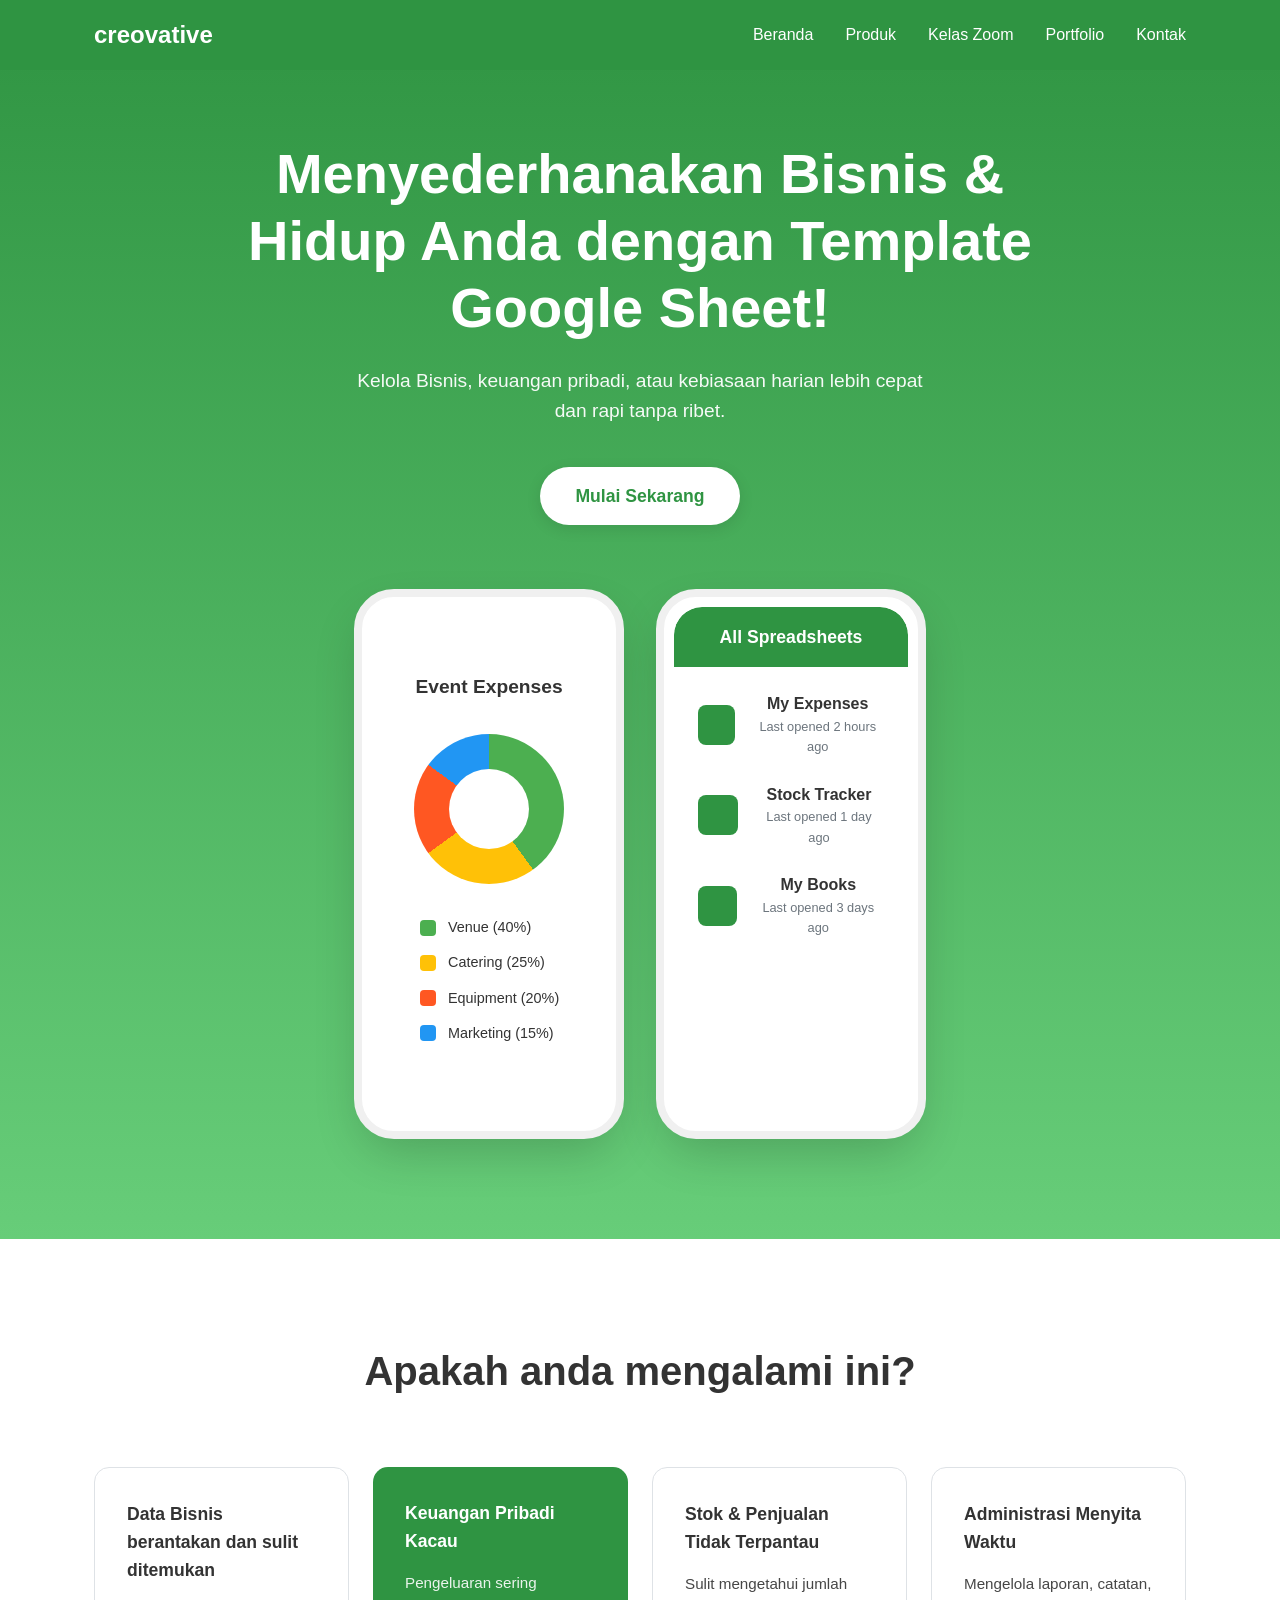
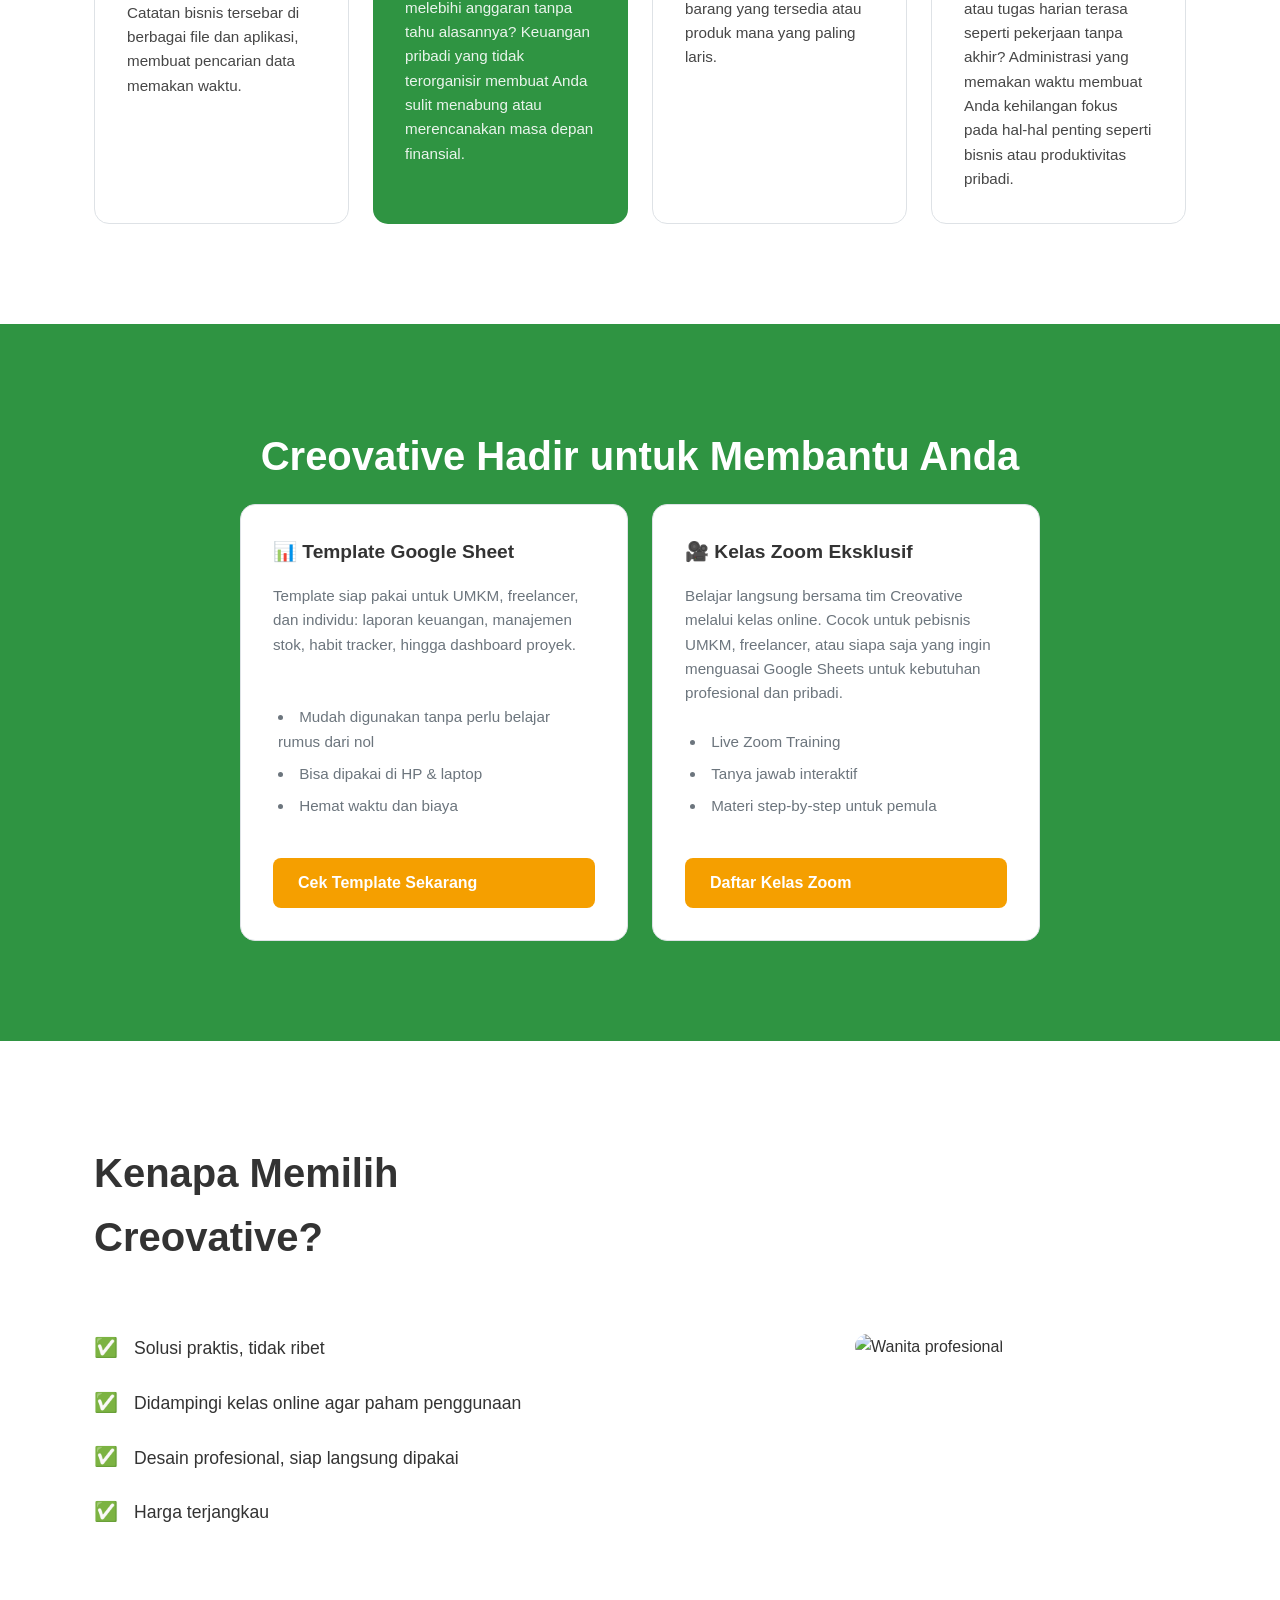
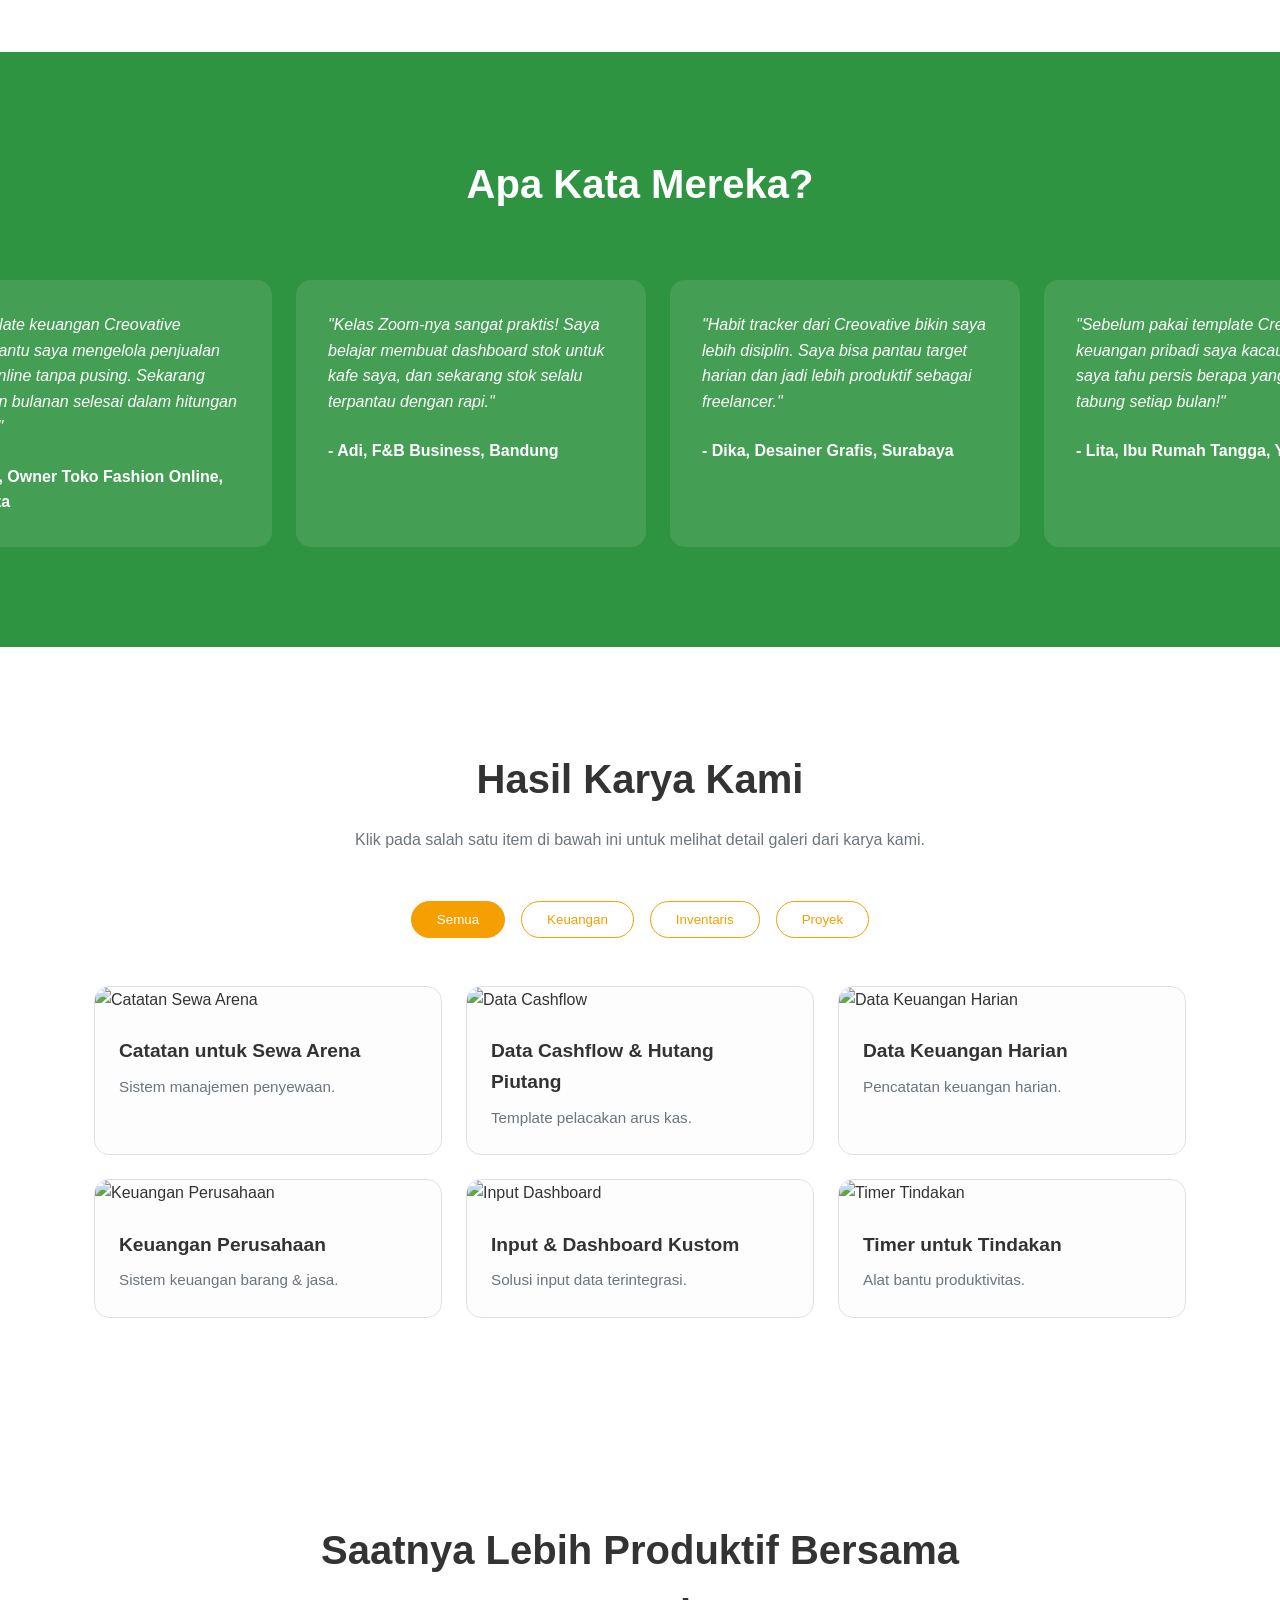
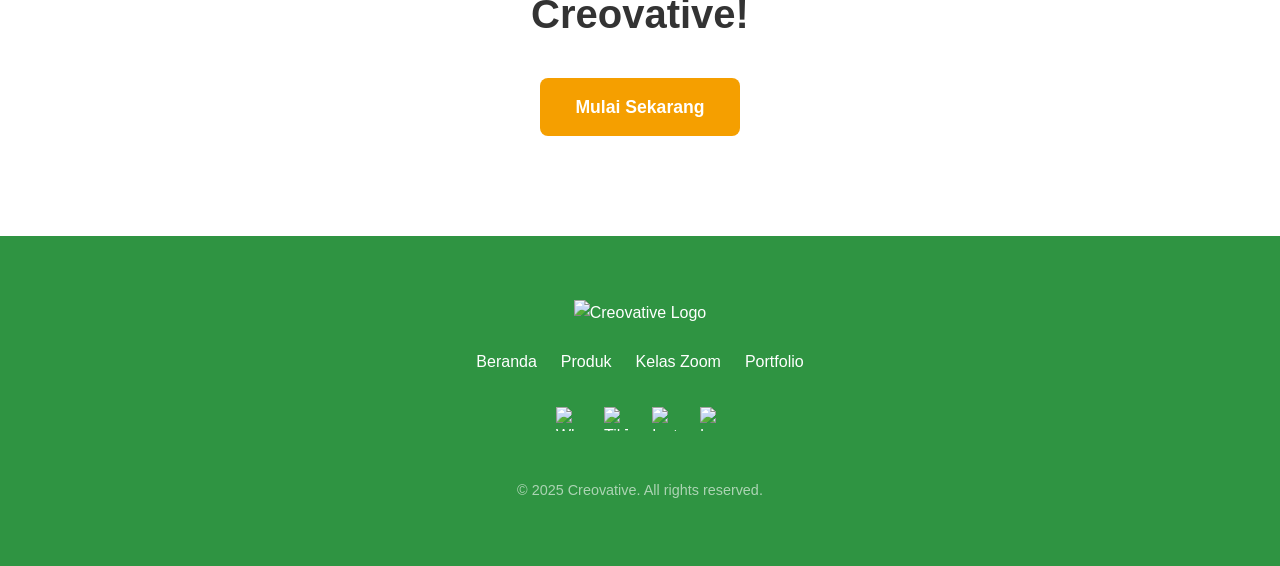
==== index.html @ 4f3e9b24 "Update index.html" ====
<!DOCTYPE html>
<html lang="id">
<head>
    <meta charset="UTF-8">
    <meta name="viewport" content="width=device-width, initial-scale=1.0">
    <title>Creovative - Lebih Produktif Bersama Template Google Sheet & Kelas Zoom</title>
    
    <!-- SEO Meta Tags -->
    <meta name="description" content="Kelola bisnis dengan lebih mudah melalui Template Google Sheet siap pakai dan Kelas Zoom interaktif. Solusi hemat biaya, cepat, dan efisien untuk usaha Anda.">
    <meta name="keywords" content="template google sheet, kelas zoom bisnis, dashboard keuangan, tracking stok, sistem bisnis, UMKM, produktivitas, laporan keuangan otomatis">
    <meta name="author" content="Creovative">
    
    <!-- Favicon & OG Image -->
    <link rel="icon" type="image/webp" href="https://raw.githubusercontent.com/creovative/creovative.github.io/refs/heads/main/img/creovative-logo2.webp">
    <meta property="og:image" content="https://raw.githubusercontent.com/creovative/creovative.github.io/refs/heads/main/img/creovative-logo2.webp">
    <meta name="twitter:image" content="https://raw.githubusercontent.com/creovative/creovative.github.io/refs/heads/main/img/creovative-logo2.webp">

    <style>
        :root {
            --green-dark: #2f9442;
            --orange-accent: #f59f00;
            --text-dark: #333;
            --text-light: #6c757d;
            --border-color: #dee2e6;
            --white: #fff;
        }

        @keyframes spin { from { transform: rotate(0deg); } to { transform: rotate(360deg); } }
        @keyframes modalFadeIn { from { opacity: 0; } to { opacity: 1; } }
        @keyframes modalContentSlideIn { from { transform: translateY(-30px); opacity: 0; } to { transform: translateY(0); opacity: 1; } }

        * { margin: 0; padding: 0; box-sizing: border-box; }
        html { scroll-behavior: smooth; }
        body { font-family: -apple-system, BlinkMacSystemFont, "Segoe UI", Roboto, "Helvetica Neue", Arial, sans-serif; line-height: 1.6; color: var(--text-dark); background-color: var(--white); overflow-x: hidden; }
        body.modal-open { overflow: hidden; }
        .container { max-width: 1140px; margin: 0 auto; padding: 0 1.5rem; }
        section { padding: 100px 0; }
        h2 { font-size: clamp(2rem, 5vw, 2.5rem); font-weight: 700; text-align: center; margin-bottom: 4rem; }

        /* --- HEADER --- */
        header { background: var(--green-dark); color: var(--white); padding: 1rem 0; position: fixed; width: 100%; top: 0; z-index: 1000; transition: box-shadow 0.3s ease; }
        header.scrolled { box-shadow: 0 2px 10px rgba(0,0,0,0.1); }
        nav { display: flex; justify-content: space-between; align-items: center; }
        .brand { font-size: 1.5rem; font-weight: 700; }
        .nav-links { display: flex; list-style: none; gap: 2rem; }
        .nav-links a { color: var(--white); text-decoration: none; font-weight: 500; transition: opacity 0.3s; }
        .nav-links a:hover { opacity: 0.8; }
        .menu-toggle { display: none; background: none; border: none; color: var(--white); font-size: 1.75rem; cursor: pointer; }

        /* --- HERO SECTION --- */
        .hero { background: linear-gradient(180deg, #2f9442 0%, #67cd79 100%); color: var(--white); text-align: center; padding: 140px 0 100px; min-height: 100vh; display: flex; align-items: center; justify-content: center; }
        .hero-content h1 { font-size: clamp(2.5rem, 6vw, 3.5rem); font-weight: 700; line-height: 1.2; margin-bottom: 1.5rem; max-width: 800px; margin-left: auto; margin-right: auto; }
        .hero-content p { font-size: 1.2rem; margin-bottom: 2.5rem; opacity: 0.95; max-width: 600px; margin-left: auto; margin-right: auto; }
        .hero .cta-button { background: var(--white); color: var(--green-dark); padding: 15px 35px; border-radius: 50px; font-size: 1.1rem; font-weight: 600; text-decoration: none; display: inline-block; box-shadow: 0 4px 15px rgba(0,0,0,0.1); transition: all 0.3s ease; }
        .hero .cta-button:hover { transform: translateY(-3px); box-shadow: 0 8px 25px rgba(0,0,0,0.2); }
        .phone-mockups { display: flex; gap: 2rem; margin-top: 4rem; justify-content: center; }
        .phone { width: 270px; height: 550px; background-color: var(--white); border: 8px solid #f0f0f0; border-radius: 40px; box-shadow: 0 20px 50px -10px rgba(0,0,0,0.2); flex-shrink: 0; padding: 10px; }
        .phone-screen { width: 100%; height: 100%; background: var(--white); border-radius: 28px; overflow: hidden; }
        .phone-screen.chart-screen { padding: 2rem; display: flex; flex-direction: column; align-items: center; justify-content: center; text-align: center; }
        .chart-title { font-size: 1.2rem; font-weight: 600; margin-bottom: 2rem; color: var(--text-dark); }
        .donut-chart { width: 150px; height: 150px; border-radius: 50%; background: conic-gradient(#4CAF50 0 144deg, #FFC107 144deg 234deg, #FF5722 234deg 306deg, #2196F3 306deg 360deg); position: relative; animation: spin 15s linear infinite; }
        .donut-chart::before { content: ''; position: absolute; top: 50%; left: 50%; transform: translate(-50%, -50%); width: 80px; height: 80px; background: var(--white); border-radius: 50%; }
        .legend { list-style: none; margin-top: 2rem; width: 100%; text-align: left; padding-left: 1rem; }
        .legend-item { display: flex; align-items: center; margin-bottom: 0.75rem; font-size: 0.9rem; color: var(--text-dark); }
        .legend-color { width: 16px; height: 16px; border-radius: 4px; margin-right: 12px; }
        .phone-screen.app-screen { padding: 0; }
        .app-header { background-color: var(--green-dark); color: var(--white); padding: 1rem 1.5rem; border-radius: 28px 28px 0 0; font-size: 1.1rem; font-weight: 600; text-align: center; }
        .app-content { padding: 1.5rem; }
        .app-item { display: flex; align-items: center; margin-bottom: 1.5rem; }
        .app-icon { width: 40px; height: 40px; background-color: var(--green-dark); border-radius: 8px; margin-right: 1rem; }
        .app-text div:first-child { font-weight: 600; color: var(--text-dark); }
        .app-text div:last-child { font-size: 0.8rem; color: var(--text-light); }
        
        /* --- FEATURES & SOLUTIONS (KONTEN) --- */
        .features { background-color: var(--white); }
        .features-grid { display: grid; grid-template-columns: repeat(4, 1fr); gap: 1.5rem; }
        .feature-card { background: var(--white); padding: 2rem; border-radius: 15px; border: 1px solid var(--border-color); transition: all 0.3s ease; }
        .feature-card:hover { transform: translateY(-5px); box-shadow: 0 10px 25px rgba(0,0,0,0.07); }
        .feature-card.featured { background: var(--green-dark); color: var(--white); border: none; }
        .feature-card h3 { font-size: 1.1rem; margin-bottom: 1rem; font-weight: 600; }
        .feature-card p { font-size: 0.95rem; opacity: 0.9; line-height: 1.6; }
        .solutions { background-color: var(--green-dark); }
        .solutions-content { max-width: 800px; margin: 0 auto; text-align: center; }
        .solutions-content h2 { color: var(--white); margin-bottom: 1rem; }
        .solutions-content p.intro { color: rgba(255, 255, 255, 0.9); font-size: 1.1rem; margin-bottom: 2.5rem; }
        .solution-cards { display: grid; grid-template-columns: 1fr 1fr; gap: 1.5rem; text-align: left; }
        .solution-card { background: var(--white); padding: 2rem; border-radius: 15px; border: 1px solid var(--border-color); transition: all 0.3s ease; display: flex; flex-direction: column; }
        .solution-card:hover { transform: translateY(-5px); box-shadow: 0 10px 25px rgba(0,0,0,0.07); }
        .solution-card h3 { font-size: 1.2rem; margin-bottom: 1rem; font-weight: 600; }
        .solution-card p { font-size: 0.95rem; color: var(--text-light); margin-bottom: 1.5rem; flex-grow: 1; }
        .solution-card ul { list-style-position: inside; padding-left: 5px; margin-bottom: 2rem; }
        .solution-card li { font-size: 0.95rem; color: var(--text-light); margin-bottom: 0.5rem; }
        .btn-orange { background: var(--orange-accent); color: var(--white); padding: 12px 25px; border: none; border-radius: 8px; font-size: 1rem; font-weight: 600; cursor: pointer; text-decoration: none; transition: all 0.3s ease; display: inline-block; }
        .btn-orange:hover { opacity: 0.9; transform: translateY(-2px); }

        /* --- WHY CHOOSE & TESTIMONIALS --- */
        .why-choose { background-color: var(--white); }
        .why-choose .container { display: flex; align-items: center; gap: 4rem; }
        .why-choose-content { flex: 1; }
        .why-choose-content h2 { text-align: left; }
        .benefits-list { list-style: none; }
        .benefits-list li { display: flex; align-items: center; margin-bottom: 1.5rem; font-size: 1.1rem; }
        .check-icon { margin-right: 1rem; font-size: 1.2rem; color: var(--green-dark); }
        .why-choose-image { flex: 1; text-align: center; }
        .why-choose-image img { max-width: 100%; height: auto; border-radius: 15px; }
        .testimonials { background: var(--green-dark); color: var(--white); padding: 100px 0; overflow: hidden; }
        .slider-container { cursor: grab; overflow: hidden; position: relative; width: 100%; user-select: none; }
        .slider-container.active { cursor: grabbing; }
        .slider-track { display: flex; gap: 1.5rem; }
        .testimonial-card { background: rgba(255, 255, 255, 0.1); padding: 2rem; border-radius: 15px; text-align: left; flex-shrink: 0; width: 350px; }
        .testimonial-card p { font-size: 1rem; margin-bottom: 1.5rem; font-style: italic; }
        .testimonial-card .author { font-weight: 600; }

        /* --- PORTFOLIO & MODAL --- */
        .portfolio { background-color: var(--white); }
        .portfolio h2 { margin-bottom: 1rem; }
        .portfolio .subtitle { max-width: 600px; margin: 0 auto 3rem; color: var(--text-light); text-align: center; }
        .portfolio-categories { display: flex; justify-content: center; gap: 1rem; margin-bottom: 3rem; flex-wrap: wrap; }
        .category-btn { background: var(--white); color: var(--orange-accent); border: 1px solid var(--orange-accent); padding: 10px 25px; border-radius: 50px; cursor: pointer; font-weight: 500; transition: all 0.3s ease; flex-shrink: 0; }
        .category-btn.active, .category-btn:hover { background: var(--orange-accent); color: var(--white); }
        .portfolio-grid { display: grid; grid-template-columns: repeat(3, 1fr); gap: 1.5rem; }
        .portfolio-item { border-radius: 15px; overflow: hidden; border: 1px solid var(--border-color); background: #fdfdfd; text-align: left; transition: all 0.4s ease; cursor: pointer; }
        .portfolio-item.hidden { transform: scale(0.8); opacity: 0; font-size: 0; height: 0; padding: 0; margin: 0; border: 0; overflow: hidden; }
        .portfolio-item:hover { transform: translateY(-5px); box-shadow: 0 10px 25px rgba(0,0,0,0.07); }
        .portfolio-item img { width: 100%; height: auto; aspect-ratio: 4 / 3; object-fit: cover; }
        .portfolio-item-content { padding: 1.5rem; }
        .portfolio-item-content h3 { font-size: 1.2rem; margin-bottom: 0.5rem; }
        .portfolio-item-content p { color: var(--text-light); font-size: 0.95rem; }
        .modal { display: none; position: fixed; z-index: 2000; left: 0; top: 0; width: 100%; height: 100%; overflow: auto; background-color: rgba(0,0,0,0.7); backdrop-filter: blur(5px); animation: modalFadeIn 0.3s ease; }
        .modal-content { background-color: var(--white); margin: 5% auto; padding: 2rem; border-radius: 15px; width: 90%; max-width: 800px; position: relative; animation: modalContentSlideIn 0.4s ease; }
        .close-button { color: #aaa; position: absolute; top: 1rem; right: 1.5rem; font-size: 2rem; font-weight: bold; cursor: pointer; }
        .close-button:hover { color: var(--text-dark); }
        #modal-title { margin-bottom: 0.5rem; }
        #modal-description { margin-bottom: 2rem; color: var(--text-light); }
        .gallery-grid { display: grid; grid-template-columns: repeat(2, 1fr); gap: 1rem; }
        .gallery-grid img { width: 100%; border-radius: 8px; }

        /* --- FINAL CTA & FOOTER --- */
        .final-cta { text-align: center; background-color: var(--white); }
        .final-cta .container { max-width: 800px; }
        .final-cta h2 { margin-bottom: 2rem; }
        .final-cta .btn-orange { padding: 15px 35px; font-size: 1.1rem; }
        footer { background: var(--green-dark); color: var(--white); text-align: center; padding: 4rem 1rem; }
        .footer-logo { max-width: 150px; margin-bottom: 1.5rem; }
        .footer-nav { list-style: none; display: flex; justify-content: center; gap: 1.5rem; flex-wrap: wrap; margin-bottom: 2rem; }
        .footer-nav a { color: var(--white); text-decoration: none; transition: opacity 0.3s ease; }
        .footer-nav a:hover { opacity: 0.8; }
        .social-links { display: flex; justify-content: center; align-items: center; gap: 1.5rem; flex-wrap: wrap; }
        .social-link { display: flex; align-items: center; gap: 0.5rem; text-decoration: none; color: var(--white); transition: opacity 0.3s ease; }
        .social-link:hover { opacity: 0.8; }
        .social-icon { width: 24px; height: 24px; }
        .copyright { margin-top: 3rem; font-size: 0.9rem; opacity: 0.6; }

        /* --- RESPONSIVE STYLES --- */
        @media (max-width: 1024px) {
            .container { padding: 0 2rem; }
            .features-grid { grid-template-columns: repeat(2, 1fr); }
            .solution-cards { grid-template-columns: 1fr; }
            .why-choose .container { flex-direction: column; gap: 3rem; }
            .why-choose-content h2 { text-align: center; }
            .why-choose-image { order: -1; }
            .portfolio-grid { grid-template-columns: repeat(2, 1fr); }
        }
        @media (max-width: 768px) {
            section { padding: 60px 0; }
            h2 { margin-bottom: 2.5rem; }
            .container { padding: 0 1rem; }
            .menu-toggle { display: block; }
            .nav-links { display: none; position: absolute; top: 100%; left: 0; width: 100%; background: var(--green-dark); flex-direction: column; padding: 1rem 0; box-shadow: 0 4px 10px rgba(0,0,0,0.1); }
            .nav-links.active { display: flex; }
            .nav-links li { text-align: center; padding: 0.75rem 0; }
            .features-grid, .solution-cards { grid-template-columns: 1fr; }
            .gallery-grid { grid-template-columns: 1fr; }
            
            .hero .container { padding: 0 1rem; }
            .hero-content { width: 100%; }
            .phone.phone2 { display: none; }
            .phone.phone1 { width: 250px; height: auto; border-width: 8px; border-radius: 30px; padding: 8px; }
            
            .portfolio-categories { justify-content: center; }
            .portfolio-grid { grid-template-columns: repeat(2, 1fr); gap: 1rem; }
        }
    </style>
</head>
<body>

    <header id="header">
        <div class="container"><nav><div class="brand">creovative</div><ul class="nav-links"><li><a href="#beranda">Beranda</a></li><li><a href="#produk">Produk</a></li><li><a href="#produk">Kelas Zoom</a></li><li><a href="#portfolio">Portfolio</a></li><li><a href="#kontak">Kontak</a></li></ul><button class="menu-toggle" aria-label="Toggle navigation menu">&#9776;</button></nav></div>
    </header>

    <main>
        <section class="hero" id="beranda">
            <div class="container">
                <div class="hero-content">
                    <h1>Menyederhanakan Bisnis & Hidup Anda dengan Template Google Sheet!</h1>
                    <p>Kelola Bisnis, keuangan pribadi, atau kebiasaan harian lebih cepat dan rapi tanpa ribet.</p>
                    <a href="#produk" class="cta-button">Mulai Sekarang</a>
                    <div class="phone-mockups">
                        <div class="phone phone1">
                            <div class="phone-screen chart-screen">
                                <h3 class="chart-title">Event Expenses</h3>
                                <div class="donut-chart"></div>
                                <ul class="legend">
                                    <li class="legend-item"><div class="legend-color" style="background: #4CAF50;"></div>Venue (40%)</li>
                                    <li class="legend-item"><div class="legend-color" style="background: #FFC107;"></div>Catering (25%)</li>
                                    <li class="legend-item"><div class="legend-color" style="background: #FF5722;"></div>Equipment (20%)</li>
                                    <li class="legend-item"><div class="legend-color" style="background: #2196F3;"></div>Marketing (15%)</li>
                                </ul>
                            </div>
                        </div>
                        <div class="phone phone2">
                            <div class="phone-screen app-screen">
                                <div class="app-header">All Spreadsheets</div>
                                <div class="app-content">
                                    <div class="app-item"><div class="app-icon"></div><div class="app-text"><div>My Expenses</div><div>Last opened 2 hours ago</div></div></div>
                                    <div class="app-item"><div class="app-icon"></div><div class="app-text"><div>Stock Tracker</div><div>Last opened 1 day ago</div></div></div>
                                    <div class="app-item"><div class="app-icon"></div><div class="app-text"><div>My Books</div><div>Last opened 3 days ago</div></div></div>
                                </div>
                            </div>
                        </div>
                    </div>
                </div>
            </div>
        </section>

        <section class="features">
            <div class="container">
                <h2>Apakah anda mengalami ini?</h2>
                <div class="features-grid">
                    <div class="feature-card"><h3>Data Bisnis berantakan dan sulit ditemukan</h3><p>Catatan bisnis tersebar di berbagai file dan aplikasi, membuat pencarian data memakan waktu.</p></div>
                    <div class="feature-card featured"><h3>Keuangan Pribadi Kacau</h3><p>Pengeluaran sering melebihi anggaran tanpa tahu alasannya? Keuangan pribadi yang tidak terorganisir membuat Anda sulit menabung atau merencanakan masa depan finansial.</p></div>
                    <div class="feature-card"><h3>Stok & Penjualan Tidak Terpantau</h3><p>Sulit mengetahui jumlah barang yang tersedia atau produk mana yang paling laris.</p></div>
                    <div class="feature-card"><h3>Administrasi Menyita Waktu</h3><p>Mengelola laporan, catatan, atau tugas harian terasa seperti pekerjaan tanpa akhir? Administrasi yang memakan waktu membuat Anda kehilangan fokus pada hal-hal penting seperti bisnis atau produktivitas pribadi.</p></div>
                </div>
            </div>
        </section>

        <section class="solutions" id="produk">
            <div class="container">
                <div class="solutions-content">
                    <h2>Creovative Hadir untuk Membantu Anda</h2>
                    <div class="solution-cards">
                        <div class="solution-card">
                            <h3>📊 Template Google Sheet</h3>
                            <p>Template siap pakai untuk UMKM, freelancer, dan individu: laporan keuangan, manajemen stok, habit tracker, hingga dashboard proyek.</p>
                            <ul>
                                <li>Mudah digunakan tanpa perlu belajar rumus dari nol</li>
                                <li>Bisa dipakai di HP & laptop</li>
                                <li>Hemat waktu dan biaya</li>
                            </ul>
                            <a href="https://lynk.id/creovative" target="_blank" class="btn-orange">Cek Template Sekarang</a>
                        </div>
                        <div class="solution-card">
                            <h3>🎥 Kelas Zoom Eksklusif</h3>
                            <p>Belajar langsung bersama tim Creovative melalui kelas online. Cocok untuk pebisnis UMKM, freelancer, atau siapa saja yang ingin menguasai Google Sheets untuk kebutuhan profesional dan pribadi.</p>
                            <ul>
                                <li>Live Zoom Training</li>
                                <li>Tanya jawab interaktif</li>
                                <li>Materi step-by-step untuk pemula</li>
                            </ul>
                            <a href="https://wa.me/62881080606200?text=Halo%20Creovative%2C%20saya%20mau%20mendaftar%20Kelas%20Zoom%20Eksklusif.%20Bagaimana%20caranya%20ya%3F" target="_blank" class="btn-orange">Daftar Kelas Zoom</a>
                        </div>
                    </div>
                </div>
            </div>
        </section>
        
        <section class="why-choose" id="tentang-kami">
            <div class="container"><div class="why-choose-content"><h2>Kenapa Memilih Creovative?</h2><ul class="benefits-list"><li><span class="check-icon">✅</span><span>Solusi praktis, tidak ribet</span></li><li><span class="check-icon">✅</span><span>Didampingi kelas online agar paham penggunaan</span></li><li><span class="check-icon">✅</span><span>Desain profesional, siap langsung dipakai</span></li><li><span class="check-icon">✅</span><span>Harga terjangkau</span></li></ul></div><div class="why-choose-image"><img src="https://raw.githubusercontent.com/creovative/creovative.github.io/refs/heads/main/img/model.png" alt="Wanita profesional"></div></div>
        </section>

        <section class="testimonials">
            <div class="container"><h2>Apa Kata Mereka?</h2></div>
            <div class="slider-container">
                <div class="slider-track">
                    <div class="testimonial-card"><p>"Template keuangan Creovative membantu saya mengelola penjualan toko online tanpa pusing. Sekarang laporan bulanan selesai dalam hitungan menit!"</p><div class="author">- Rina, Owner Toko Fashion Online, Jakarta</div></div>
                    <div class="testimonial-card"><p>"Kelas Zoom-nya sangat praktis! Saya belajar membuat dashboard stok untuk kafe saya, dan sekarang stok selalu terpantau dengan rapi."</p><div class="author">- Adi, F&B Business, Bandung</div></div>
                    <div class="testimonial-card"><p>"Habit tracker dari Creovative bikin saya lebih disiplin. Saya bisa pantau target harian dan jadi lebih produktif sebagai freelancer."</p><div class="author">- Dika, Desainer Grafis, Surabaya</div></div>
                    <div class="testimonial-card"><p>"Sebelum pakai template Creovative, keuangan pribadi saya kacau. Sekarang saya tahu persis berapa yang saya tabung setiap bulan!"</p><div class="author">- Lita, Ibu Rumah Tangga, Yogyakarta</div></div>
                    <div class="testimonial-card"><p>"Template proyek Creovative membantu saya mengatur deadline klien dengan mudah. Tidak ada lagi proyek yang terlambat!"</p><div class="author">- Fajar, Konsultan Digital Marketing, Bali</div></div>
                    <div class="testimonial-card"><p>"Kelas Zoom Creovative sangat interaktif. Saya belajar cara bikin laporan keuangan otomatis untuk UMKM saya. Hemat waktu banget!"</p><div class="author">- Siti, F&B Business, Semarang</div></div>
                    <div class="testimonial-card"><p>"Template stok dari Creovative bikin bisnis saya lebih teratur. Saya tahu kapan harus restock tanpa takut kehabisan barang."</p><div class="author">- Bima, Owner Toko Grosir, Medan</div></div>
                    <div class="testimonial-card"><p>"Saya pakai template keuangan pribadi untuk ngatur anggaran bulanan. Sekarang saya bisa sisihkan dana untuk liburan!"</p><div class="author">- Maya, Karyawan Swasta, Makassar</div></div>
                    <div class="testimonial-card"><p>"Creovative membantu saya mengelola tugas harian dengan habit tracker. Produktivitas saya meningkat drastis!"</p><div class="author">- Arif, Content Creator, Surabaya</div></div>
                    <div class="testimonial-card"><p>"Template dan kelas Zoom Creovative bikin administrasi UMKM saya jauh lebih cepat. Sekarang saya fokus ke strategi bisnis!"</p><div class="author">- Dewi, Owner Katering, Solo</div></div>
                </div>
            </div>
        </section>

        <section class="portfolio" id="portfolio">
            <div class="container">
                <h2>Hasil Karya Kami</h2>
                <p class="subtitle">Klik pada salah satu item di bawah ini untuk melihat detail galeri dari karya kami.</p>
                <div class="portfolio-categories">
                    <button class="category-btn active" data-category="all">Semua</button>
                    <button class="category-btn" data-category="keuangan">Keuangan</button>
                    <button class="category-btn" data-category="inventaris">Inventaris</button>
                    <button class="category-btn" data-category="proyek">Proyek</button>
                </div>
                <!-- REVISI: Konten portofolio diperbarui -->
                <div class="portfolio-grid">
                    <div class="portfolio-item" data-category="proyek" data-title="Catatan untuk Sewa Arena" data-description="Sistem pencatatan dan manajemen untuk penyewaan arena atau tempat." data-images="https://raw.githubusercontent.com/creovative/creovative.github.io/refs/heads/main/img/porto%20img/CATATAN%20UNTUK%20SEWA%20ARENA/UNTUK%20PORTO_Screenshot%202025-08-23%20212642.jpg,https://raw.githubusercontent.com/creovative/creovative.github.io/refs/heads/main/img/porto%20img/CATATAN%20UNTUK%20SEWA%20ARENA/UNTUK%20PORTO_Screenshot%202025-08-23%20212709.jpg,https://raw.githubusercontent.com/creovative/creovative.github.io/refs/heads/main/img/porto%20img/CATATAN%20UNTUK%20SEWA%20ARENA/UNTUK%20PORTO_Screenshot%202025-08-23%20212723.jpg">
                        <img src="https://raw.githubusercontent.com/creovative/creovative.github.io/refs/heads/main/img/porto%20img/CATATAN%20UNTUK%20SEWA%20ARENA/UNTUK%20PORTO_Screenshot%202025-08-23%20212642.jpg" alt="Catatan Sewa Arena"><div class="portfolio-item-content"><h3>Catatan untuk Sewa Arena</h3><p>Sistem manajemen penyewaan.</p></div></div>
                    <div class="portfolio-item" data-category="keuangan" data-title="Data Cashflow & Hutang Piutang" data-description="Template komprehensif untuk melacak arus kas, hutang, dan piutang bisnis." data-images="https://raw.githubusercontent.com/creovative/creovative.github.io/refs/heads/main/img/porto%20img/DATA%20CASHFLOW%20HUTANG%20PIUTANG/UNTUK%20PORTO_Screenshot%202025-08-23%20214024.jpg,https://raw.githubusercontent.com/creovative/creovative.github.io/refs/heads/main/img/porto%20img/DATA%20CASHFLOW%20HUTANG%20PIUTANG/UNTUK%20PORTO_Screenshot%202025-08-23%20214010.jpg">
                        <img src="https://raw.githubusercontent.com/creovative/creovative.github.io/refs/heads/main/img/porto%20img/DATA%20CASHFLOW%20HUTANG%20PIUTANG/UNTUK%20PORTO_Screenshot%202025-08-23%20214024.jpg" alt="Data Cashflow"><div class="portfolio-item-content"><h3>Data Cashflow & Hutang Piutang</h3><p>Template pelacakan arus kas.</p></div></div>
                    <div class="portfolio-item" data-category="keuangan" data-title="Data Keuangan Harian" data-description="Pencatatan keuangan harian yang simpel dan mudah digunakan untuk personal atau bisnis." data-images="https://raw.githubusercontent.com/creovative/creovative.github.io/refs/heads/main/img/porto%20img/DATA%20KEUANGAN%20HARIAN/UNTUK%20PORTO_Screenshot%202025-08-23%20214422.jpg,https://raw.githubusercontent.com/creovative/creovative.github.io/refs/heads/main/img/porto%20img/DATA%20KEUANGAN%20HARIAN/UNTUK%20PORTO_Screenshot%202025-08-23%20214435.jpg,https://raw.githubusercontent.com/creovative/creovative.github.io/refs/heads/main/img/porto%20img/DATA%20KEUANGAN%20HARIAN/UNTUK%20PORTO_Screenshot%202025-08-23%20214449.jpg">
                        <img src="https://raw.githubusercontent.com/creovative/creovative.github.io/refs/heads/main/img/porto%20img/DATA%20KEUANGAN%20HARIAN/UNTUK%20PORTO_Screenshot%202025-08-23%20214422.jpg" alt="Data Keuangan Harian"><div class="portfolio-item-content"><h3>Data Keuangan Harian</h3><p>Pencatatan keuangan harian.</p></div></div>
                    <div class="portfolio-item" data-category="keuangan" data-title="Keuangan Perusahaan Barang & Jasa" data-description="Sistem keuangan lengkap untuk perusahaan yang bergerak di bidang barang dan jasa." data-images="https://raw.githubusercontent.com/creovative/creovative.github.io/refs/heads/main/img/porto%20img/DATA%20KEUANGAN%20PERUSAHAAN%20BARANG-JASA/UNTUK%20PORTO_Screenshot%202025-08-23%20212300.jpg,https://raw.githubusercontent.com/creovative/creovative.github.io/refs/heads/main/img/porto%20img/DATA%20KEUANGAN%20PERUSAHAAN%20BARANG-JASA/UNTUK%20PORTO_Screenshot%202025-08-23%20212314.jpg,https://raw.githubusercontent.com/creovative/creovative.github.io/refs/heads/main/img/porto%20img/DATA%20KEUANGAN%20PERUSAHAAN%20BARANG-JASA/UNTUK%20PORTO_Screenshot%202025-08-23%20212324.jpg,https://raw.githubusercontent.com/creovative/creovative.github.io/refs/heads/main/img/porto%20img/DATA%20KEUANGAN%20PERUSAHAAN%20BARANG-JASA/UNTUK%20PORTO_Screenshot%202025-08-23%20212349.jpg">
                        <img src="https://raw.githubusercontent.com/creovative/creovative.github.io/refs/heads/main/img/porto%20img/DATA%20KEUANGAN%20PERUSAHAAN%20BARANG-JASA/UNTUK%20PORTO_Screenshot%202025-08-23%20212300.jpg" alt="Keuangan Perusahaan"><div class="portfolio-item-content"><h3>Keuangan Perusahaan</h3><p>Sistem keuangan barang & jasa.</p></div></div>
                    <div class="portfolio-item" data-category="proyek" data-title="Input & Dashboard Kustom" data-description="Solusi input data yang terintegrasi dengan dashboard visual untuk monitoring." data-images="https://raw.githubusercontent.com/creovative/creovative.github.io/refs/heads/main/img/porto%20img/INPUT-DASHBOARD/UNTUK%20PORTO_Screenshot%202025-08-23%20215615.jpg,https://raw.githubusercontent.com/creovative/creovative.github.io/refs/heads/main/img/porto%20img/INPUT-DASHBOARD/UNTUK%20PORTO_Screenshot%202025-08-23%20215442.jpg,https://raw.githubusercontent.com/creovative/creovative.github.io/refs/heads/main/img/porto%20img/INPUT-DASHBOARD/UNTUK%20PORTO_Screenshot%202025-08-23%20215435.jpg">
                        <img src="https://raw.githubusercontent.com/creovative/creovative.github.io/refs/heads/main/img/porto%20img/INPUT-DASHBOARD/UNTUK%20PORTO_Screenshot%202025-08-23%20215615.jpg" alt="Input Dashboard"><div class="portfolio-item-content"><h3>Input & Dashboard Kustom</h3><p>Solusi input data terintegrasi.</p></div></div>
                    <div class="portfolio-item" data-category="proyek" data-title="Timer untuk Tindakan" data-description="Alat bantu produktivitas untuk melacak waktu pada setiap tindakan atau tugas." data-images="https://raw.githubusercontent.com/creovative/creovative.github.io/refs/heads/main/img/porto%20img/TIMER%20UNTUK%20TINDAKAN/UNTUK%20PORTO_Screenshot%202025-08-23%20211038.jpg,https://raw.githubusercontent.com/creovative/creovative.github.io/refs/heads/main/img/porto%20img/TIMER%20UNTUK%20TINDAKAN/UNTUK%20PORTO_Screenshot%202025-08-23%20211053.jpg,https://raw.githubusercontent.com/creovative/creovative.github.io/refs/heads/main/img/porto%20img/TIMER%20UNTUK%20TINDAKAN/UNTUK%20PORTO_Screenshot%202025-08-23%20211810.jpg,https://raw.githubusercontent.com/creovative/creovative.github.io/refs/heads/main/img/porto%20img/TIMER%20UNTUK%20TINDAKAN/UNTUK%20PORTO_Screenshot%202025-08-23%20211022.jpg">
                        <img src="https://raw.githubusercontent.com/creovative/creovative.github.io/refs/heads/main/img/porto%20img/TIMER%20UNTUK%20TINDAKAN/UNTUK%20PORTO_Screenshot%202025-08-23%20211038.jpg" alt="Timer Tindakan"><div class="portfolio-item-content"><h3>Timer untuk Tindakan</h3><p>Alat bantu produktivitas.</p></div></div>
                </div>
            </div>
        </section>

        <section class="final-cta">
             <div class="container"><h2 >Saatnya Lebih Produktif Bersama Creovative!</h2><a href="https://creovative.art/form-customer/" class="btn-orange">Mulai Sekarang</a></div>
        </section>
    </main>

    <footer id="kontak">
        <div class="container">
            <img src="https://raw.githubusercontent.com/creovative/creovative.github.io/refs/heads/main/img/creo-land.webp" alt="Creovative Logo" class="footer-logo">
            <ul class="footer-nav">
                <li><a href="#beranda">Beranda</a></li>
                <li><a href="#produk">Produk</a></li>
                <li><a href="#produk">Kelas Zoom</a></li>
                <li><a href="#portfolio">Portfolio</a></li>
            </ul>
            <div class="social-links">
                <a href="https://wa.me/62881080606200?text=hai%20kak%20saya%20mau%20konsultasi%20spreadsheet" target="_blank" class="social-link">
                    <img src="https://raw.githubusercontent.com/creovative/creovative.github.io/refs/heads/main/img/logo-wa.webp" alt="WhatsApp" class="social-icon">
                </a>
                <a href="https://www.tiktok.com/@creovativee" target="_blank" class="social-link">
                    <img src="https://raw.githubusercontent.com/creovative/creovative.github.io/refs/heads/main/img/logo-tiktok.webp" alt="TikTok" class="social-icon">
                </a>
                <a href="https://www.instagram.com/creovative_/" target="_blank" class="social-link">
                    <img src="https://raw.githubusercontent.com/creovative/creovative.github.io/refs/heads/main/img/logo-ig.webp" alt="Instagram" class="social-icon">
                </a>
                <a href="https://lynk.id/creovative" target="_blank" class="social-link">
                    <img src="https://raw.githubusercontent.com/creovative/creovative.github.io/refs/heads/main/img/logo-lynk.webp" alt="Lynk.id" class="social-icon">
                </a>
            </div>
            <div class="copyright">&copy; 2025 Creovative. All rights reserved.</div>
        </div>
    </footer>

    <div id="portfolio-modal" class="modal">
        <div class="modal-content"><span class="close-button">&times;</span><h3 id="modal-title"></h3><p id="modal-description"></p><div id="modal-gallery" class="gallery-grid"></div></div>
    </div>

    <script>
        document.addEventListener('DOMContentLoaded', function() {
            // --- Efek scroll pada header & Menu Mobile ---
            const header = document.getElementById('header');
            window.addEventListener('scroll', () => { header.classList.toggle('scrolled', window.scrollY > 50); });
            const menuToggle = document.querySelector('.menu-toggle');
            const navLinks = document.querySelector('.nav-links');
            menuToggle.addEventListener('click', () => { navLinks.classList.toggle('active'); });
            document.querySelectorAll('.nav-links a').forEach(link => {
                link.addEventListener('click', () => { if (navLinks.classList.contains('active')) { navLinks.classList.remove('active'); } });
            });

            // --- Fungsionalitas Slider Testimoni (Otomatis & Manual) ---
            const sliderContainer = document.querySelector('.slider-container');
            if (sliderContainer) {
                const sliderTrack = sliderContainer.querySelector('.slider-track');
                let isDown = false;
                let startX;
                let scrollLeft;
                let autoScrollInterval;

                // Duplikasi item untuk loop
                sliderTrack.innerHTML += sliderTrack.innerHTML;
                const items = sliderTrack.querySelectorAll('.testimonial-card');
                const itemWidth = items[0].offsetWidth + parseFloat(getComputedStyle(items[0]).marginRight || 0);
                const totalWidth = itemWidth * (items.length / 2);

                const startAutoScroll = () => {
                    stopAutoScroll(); // Hentikan interval sebelumnya
                    autoScrollInterval = setInterval(() => {
                        sliderContainer.scrollLeft += 1;
                        if (sliderContainer.scrollLeft >= totalWidth) {
                            sliderContainer.scrollLeft = 0;
                        }
                    }, 25); // Kecepatan scroll
                };

                const stopAutoScroll = () => {
                    clearInterval(autoScrollInterval);
                };

                const handleInteractionStart = (e) => {
                    isDown = true;
                    sliderContainer.classList.add('active');
                    startX = (e.pageX || e.touches[0].pageX) - sliderContainer.offsetLeft;
                    scrollLeft = sliderContainer.scrollLeft;
                    stopAutoScroll();
                };

                const handleInteractionEnd = () => {
                    isDown = false;
                    sliderContainer.classList.remove('active');
                    setTimeout(startAutoScroll, 3000); // Mulai lagi setelah 3 detik
                };

                const handleInteractionMove = (e) => {
                    if (!isDown) return;
                    e.preventDefault();
                    const x = (e.pageX || e.touches[0].pageX) - sliderContainer.offsetLeft;
                    const walk = (x - startX) * 2;
                    sliderContainer.scrollLeft = scrollLeft - walk;
                };

                sliderContainer.addEventListener('mousedown', handleInteractionStart);
                sliderContainer.addEventListener('mouseleave', handleInteractionEnd);
                sliderContainer.addEventListener('mouseup', handleInteractionEnd);
                sliderContainer.addEventListener('mousemove', handleInteractionMove);
                sliderContainer.addEventListener('touchstart', handleInteractionStart, { passive: true });
                sliderContainer.addEventListener('touchend', handleInteractionEnd);
                sliderContainer.addEventListener('touchmove', handleInteractionMove, { passive: true });
                
                startAutoScroll();
            }


            // --- Fungsionalitas Filter Portofolio ---
            const filterButtons = document.querySelectorAll('.category-btn');
            const portfolioItems = document.querySelectorAll('.portfolio-item');
            if(filterButtons.length > 0 && portfolioItems.length > 0) {
                filterButtons.forEach(button => {
                    button.addEventListener('click', () => {
                        const category = button.getAttribute('data-category');
                        filterButtons.forEach(btn => btn.classList.remove('active'));
                        button.classList.add('active');
                        portfolioItems.forEach(item => {
                            const itemCategory = item.getAttribute('data-category');
                            if (category === 'all' || itemCategory === category) {
                                item.classList.remove('hidden');
                            } else {
                                item.classList.add('hidden');
                            }
                        });
                    });
                });
            }

            // --- Fungsionalitas Modal Galeri Portofolio ---
            const modal = document.getElementById('portfolio-modal');
            const modalTitle = document.getElementById('modal-title');
            const modalDescription = document.getElementById('modal-description');
            const modalGallery = document.getElementById('modal-gallery');
            const closeButton = document.querySelector('.close-button');
            
            if (modal) {
                portfolioItems.forEach(item => {
                    item.addEventListener('click', () => {
                        const title = item.getAttribute('data-title');
                        const description = item.getAttribute('data-description');
                        const imagesAttr = item.getAttribute('data-images');
                        if (!title || !description || !imagesAttr) return;

                        const images = imagesAttr.split(',');
                        modalTitle.textContent = title;
                        modalDescription.textContent = description;
                        modalGallery.innerHTML = '';
                        images.forEach(imgUrl => {
                            const imgElement = document.createElement('img');
                            imgElement.src = imgUrl.trim();
                            imgElement.alt = "Gambar Galeri " + title;
                            modalGallery.appendChild(imgElement);
                        });
                        modal.style.display = 'block';
                        document.body.classList.add('modal-open');
                    });
                });
                const closeModal = () => {
                    modal.style.display = 'none';
                    document.body.classList.remove('modal-open');
                };
                closeButton.addEventListener('click', closeModal);
                modal.addEventListener('click', (event) => {
                    if (event.target === modal) { closeModal(); }
                });
            }
        });
    </script>

</body>
</html>
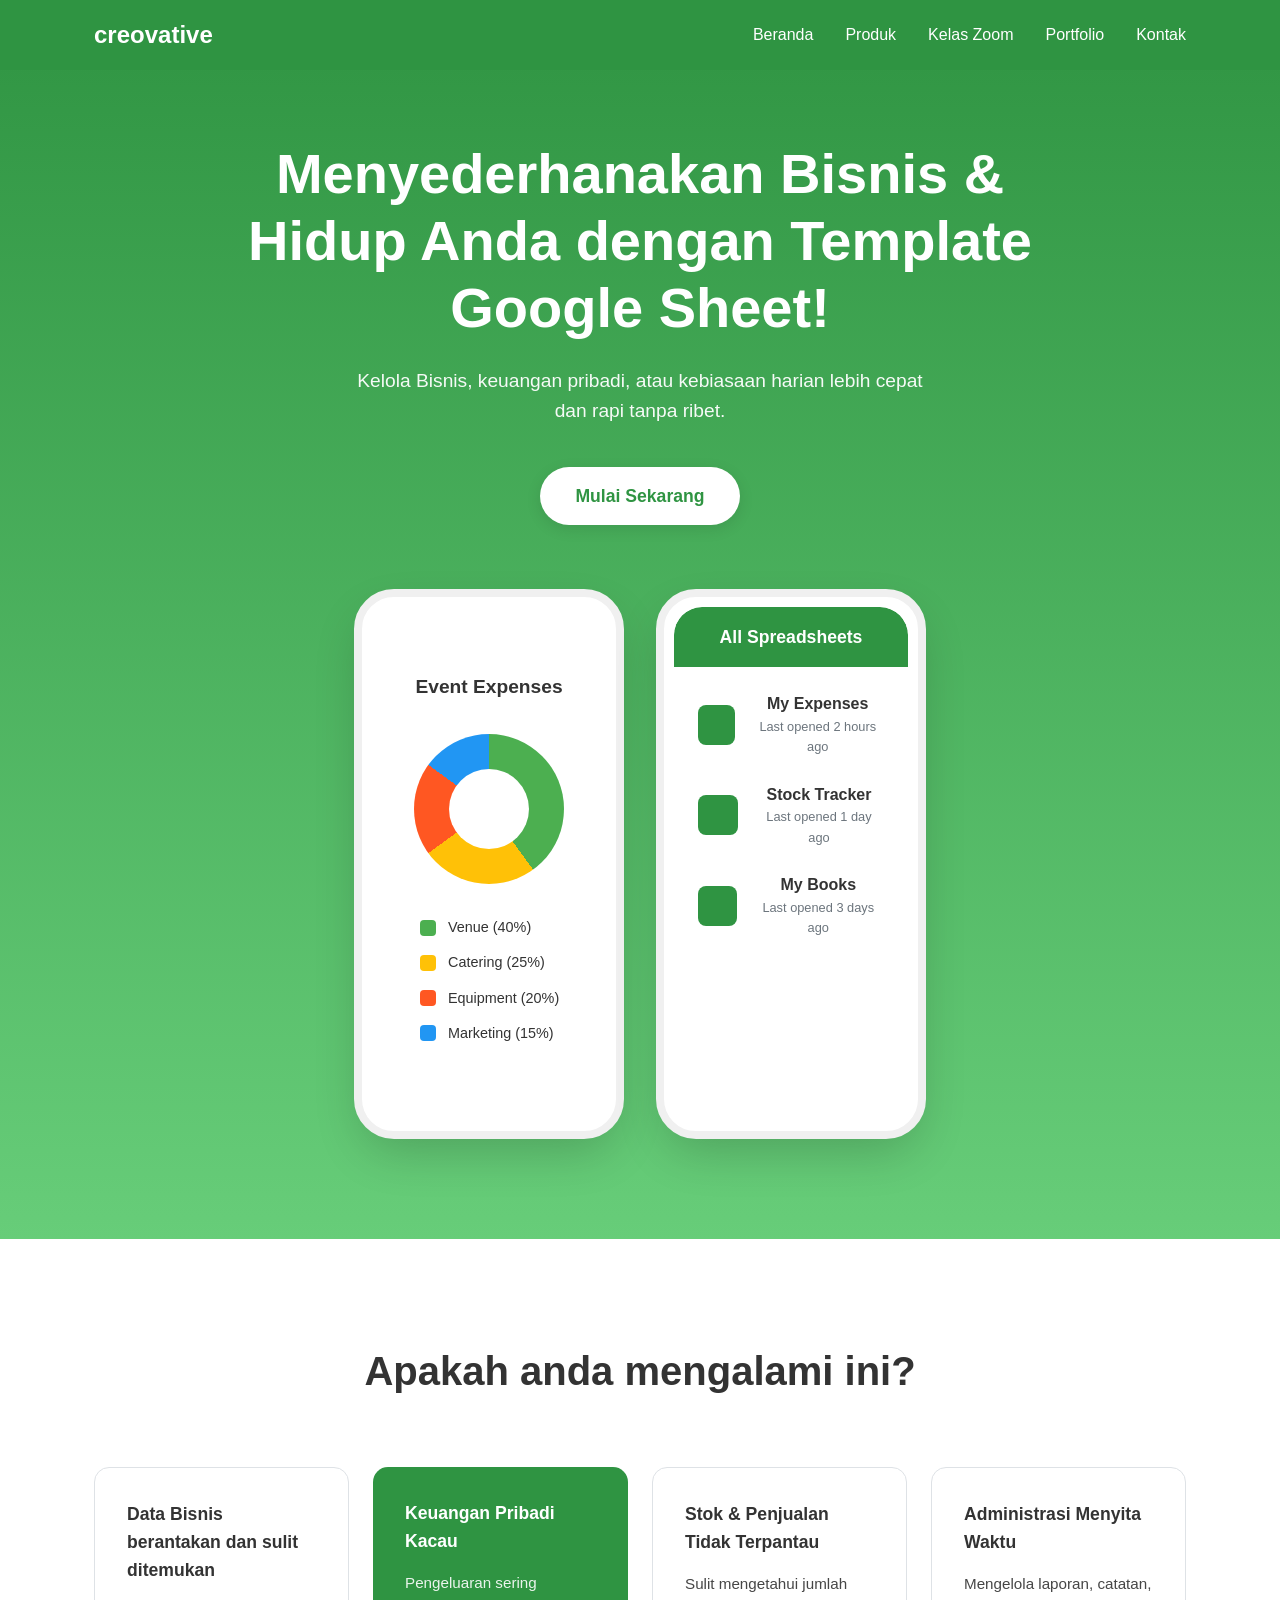
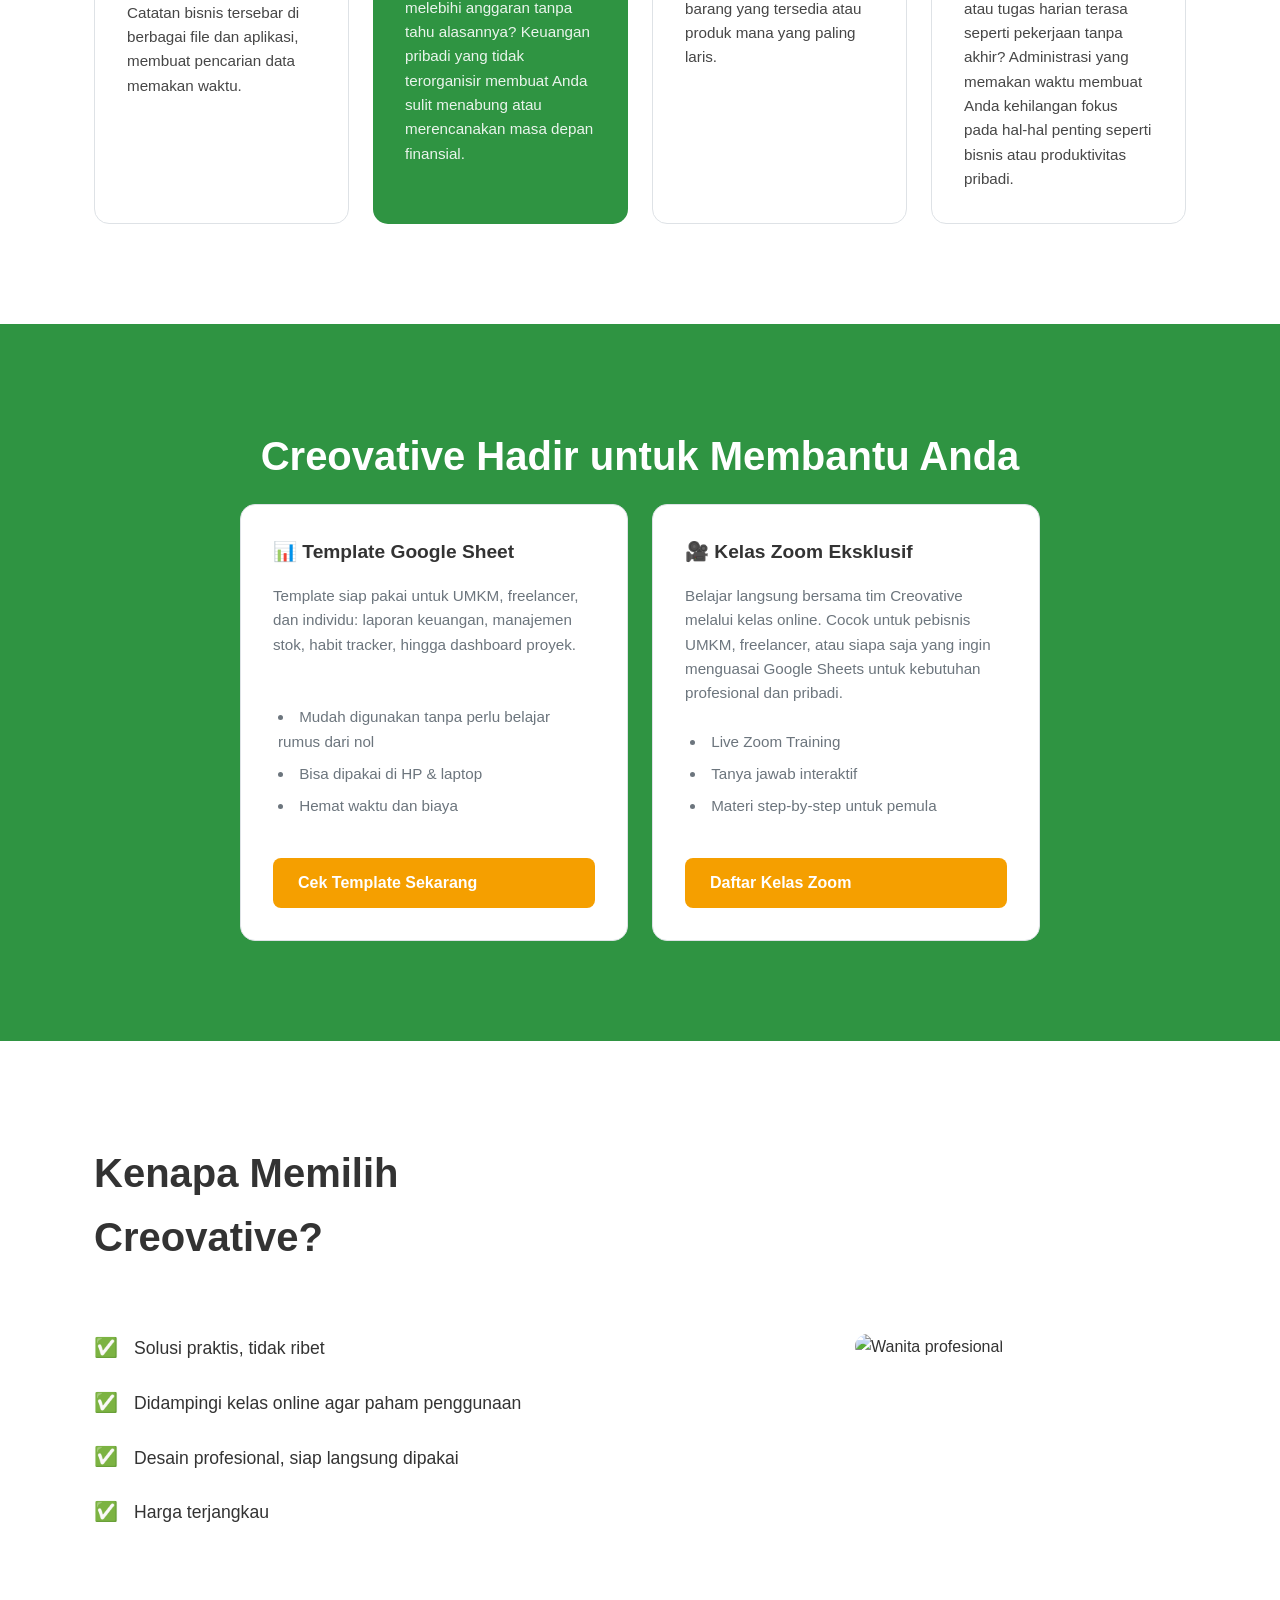
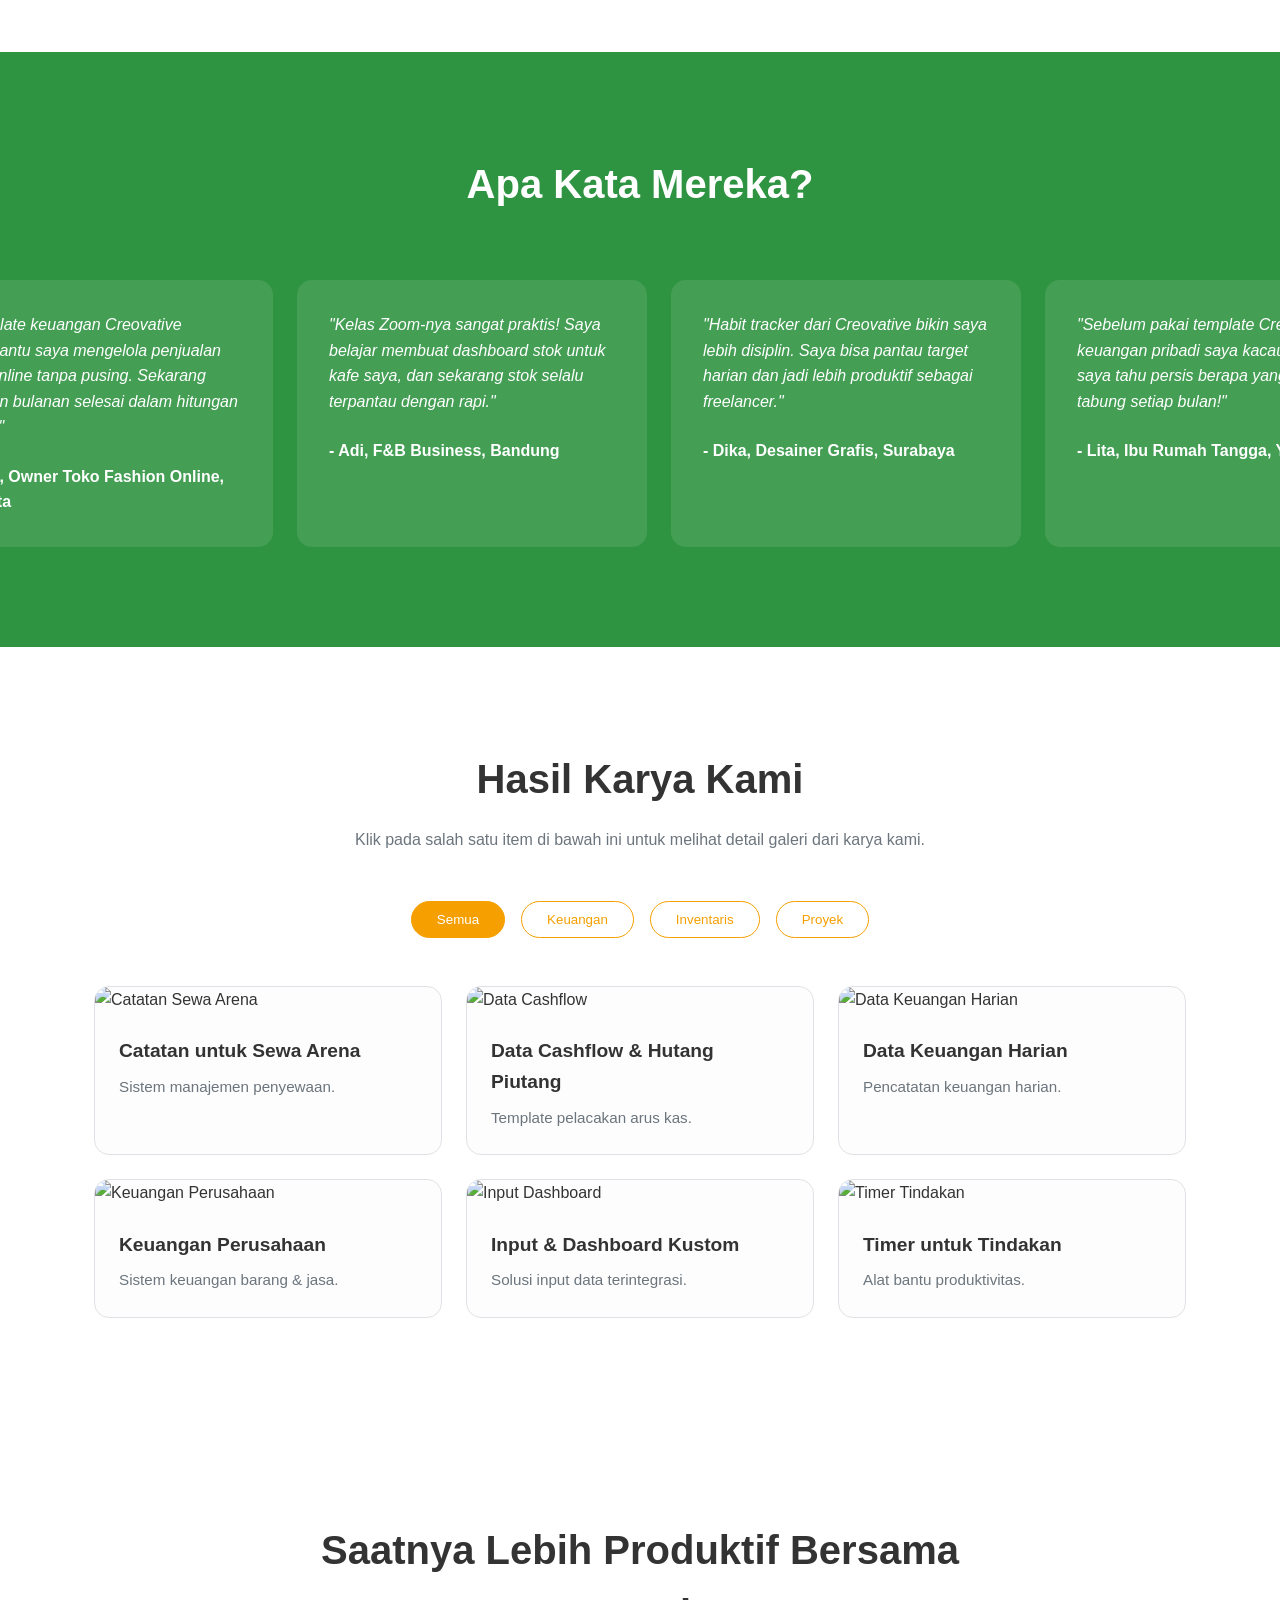
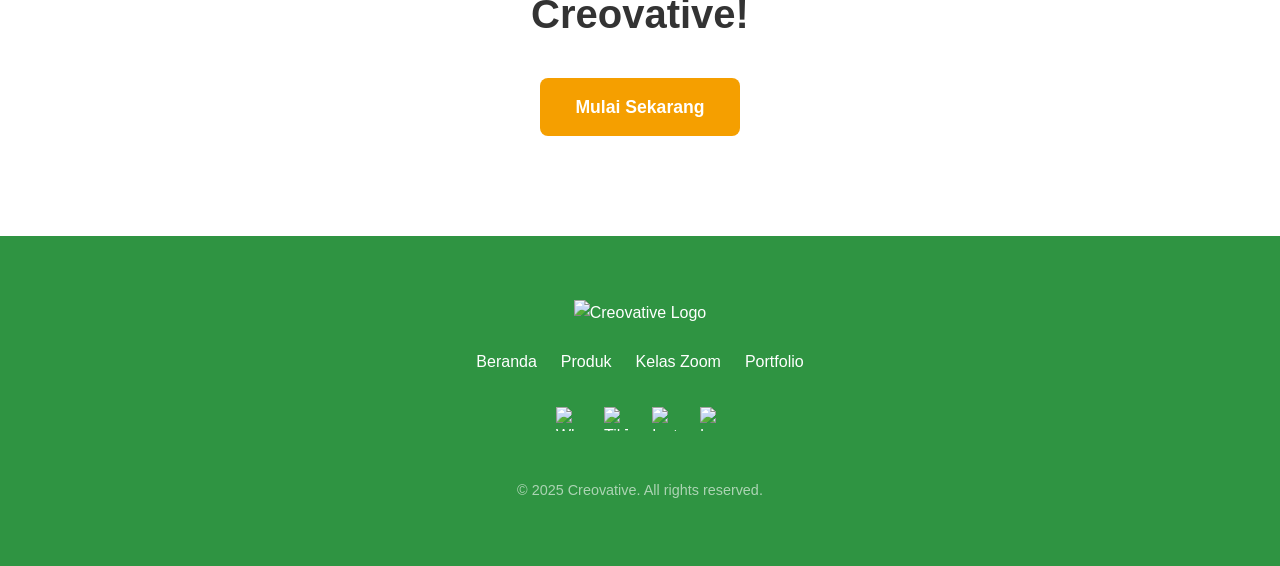
==== commit 4edbeab3: "Update index.html" ====
--- a/index.html
+++ b/index.html
@@ -9,6 +9,11 @@
     <meta name="description" content="Kelola bisnis dengan lebih mudah melalui Template Google Sheet siap pakai dan Kelas Zoom interaktif. Solusi hemat biaya, cepat, dan efisien untuk usaha Anda.">
     <meta name="keywords" content="template google sheet, kelas zoom bisnis, dashboard keuangan, tracking stok, sistem bisnis, UMKM, produktivitas, laporan keuangan otomatis">
     <meta name="author" content="Creovative">
+
+    <!-- Meta tags untuk warna UI browser mobile -->
+    <meta name="theme-color" content="#2f9442"/> 
+    <meta name="apple-mobile-web-app-status-bar-style" content="black-translucent"/> 
+    <meta name="msapplication-navbutton-color" content="#2f9442"/>
     
     <!-- Favicon & OG Image -->
     <link rel="icon" type="image/webp" href="https://raw.githubusercontent.com/creovative/creovative.github.io/refs/heads/main/img/creovative-logo2.webp">
@@ -490,3 +495,4 @@
 
 </body>
 </html>
+
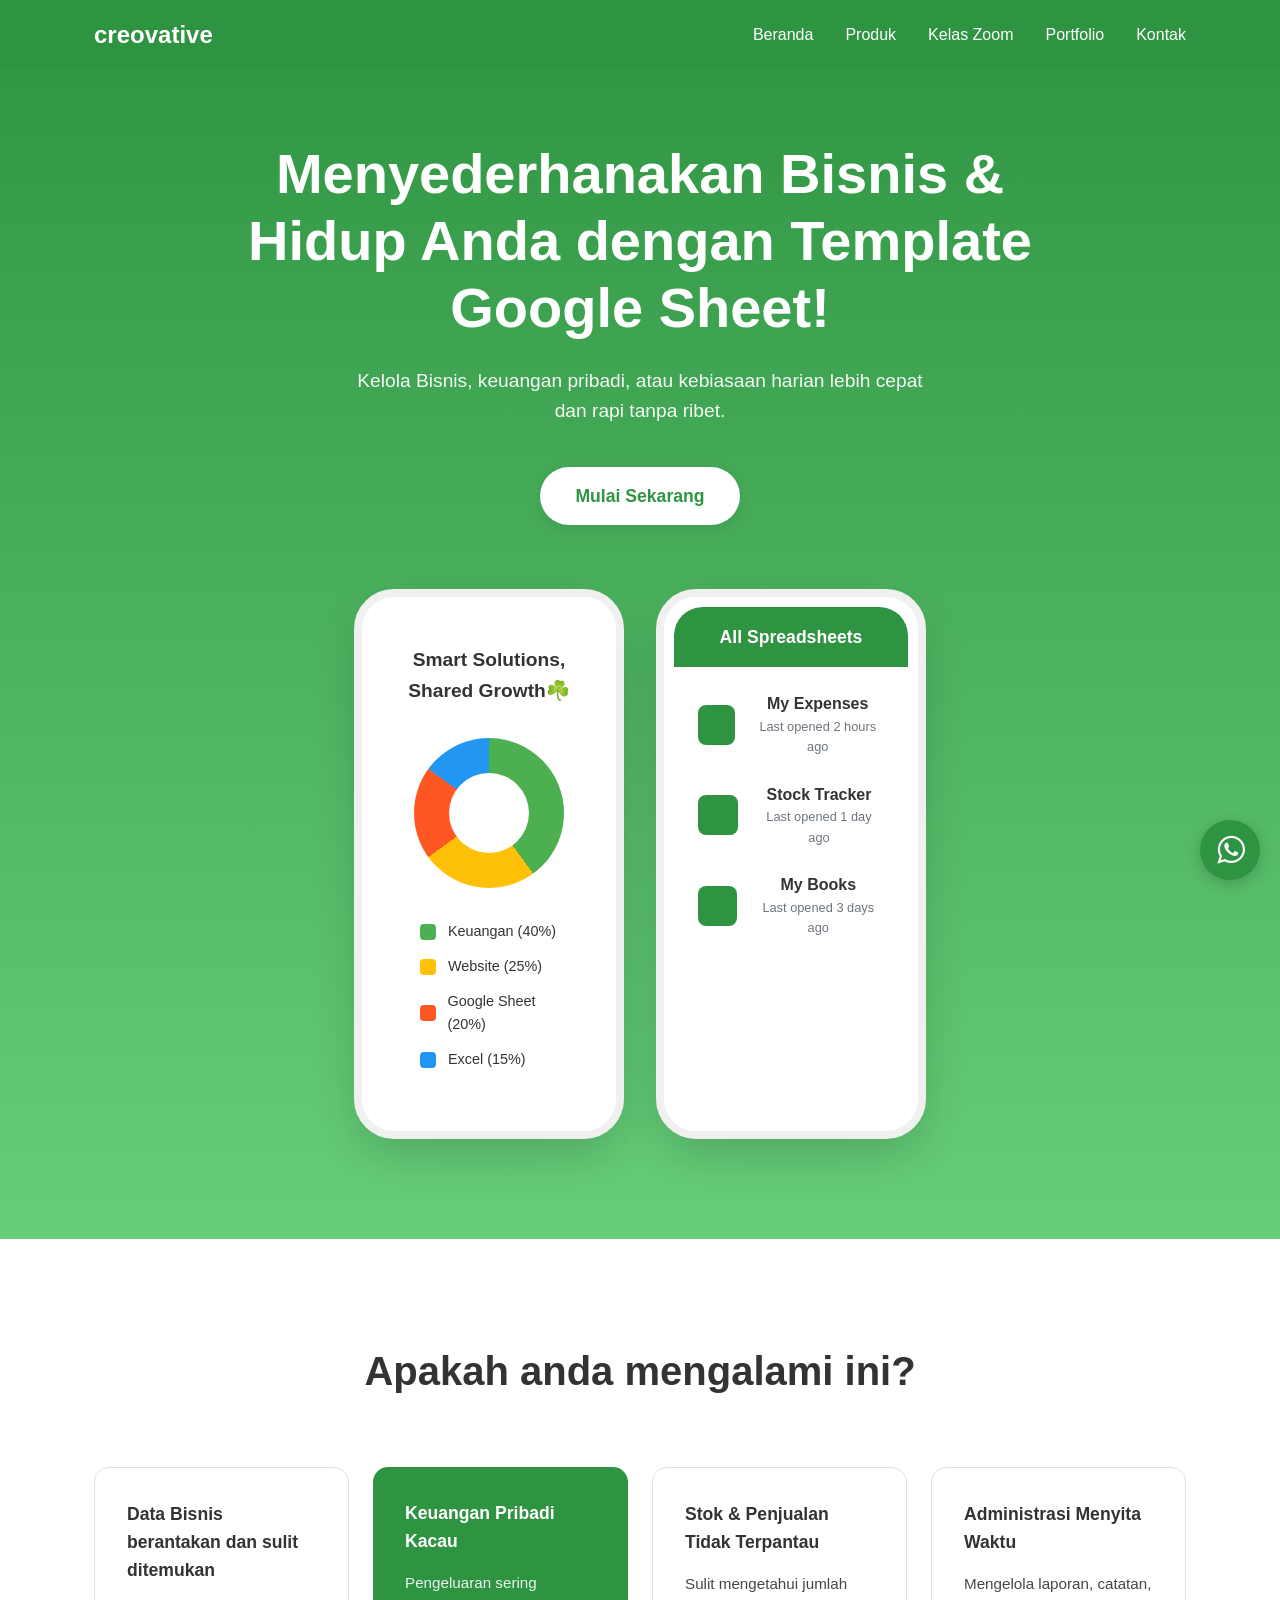
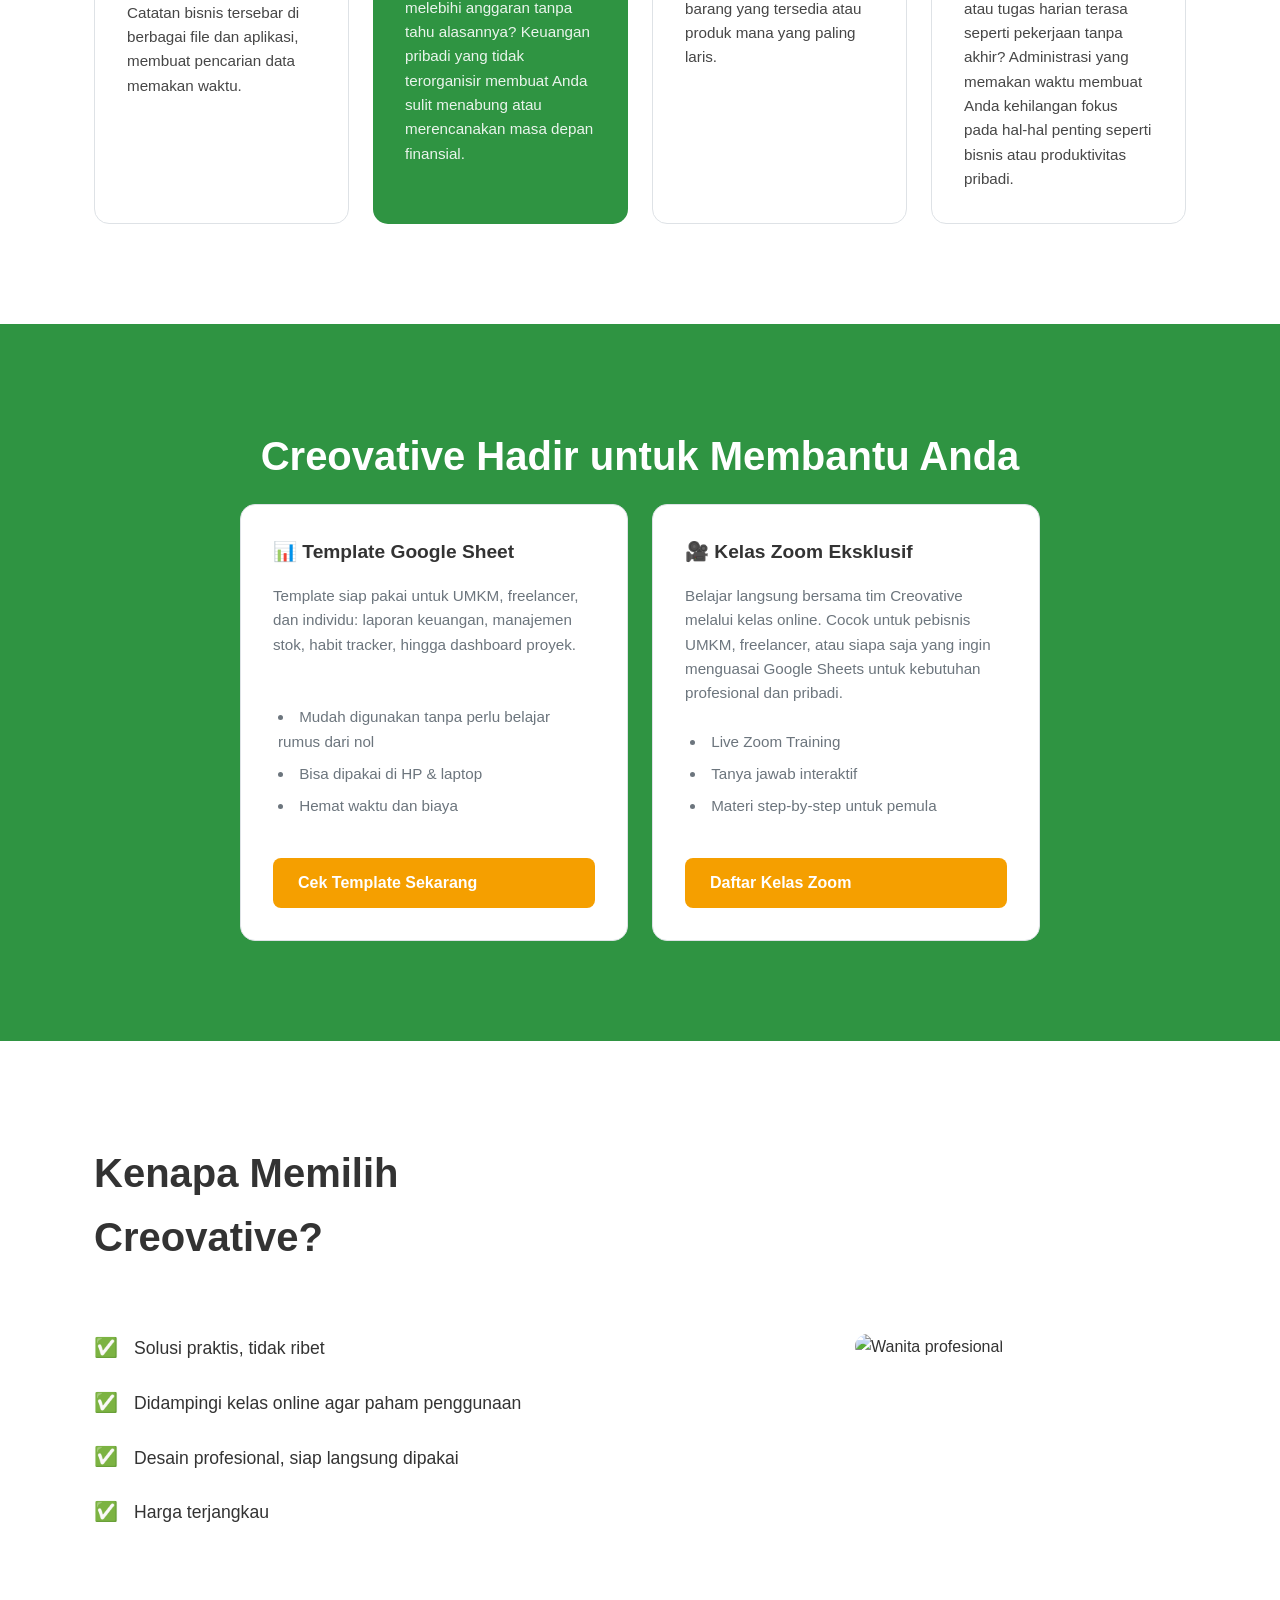
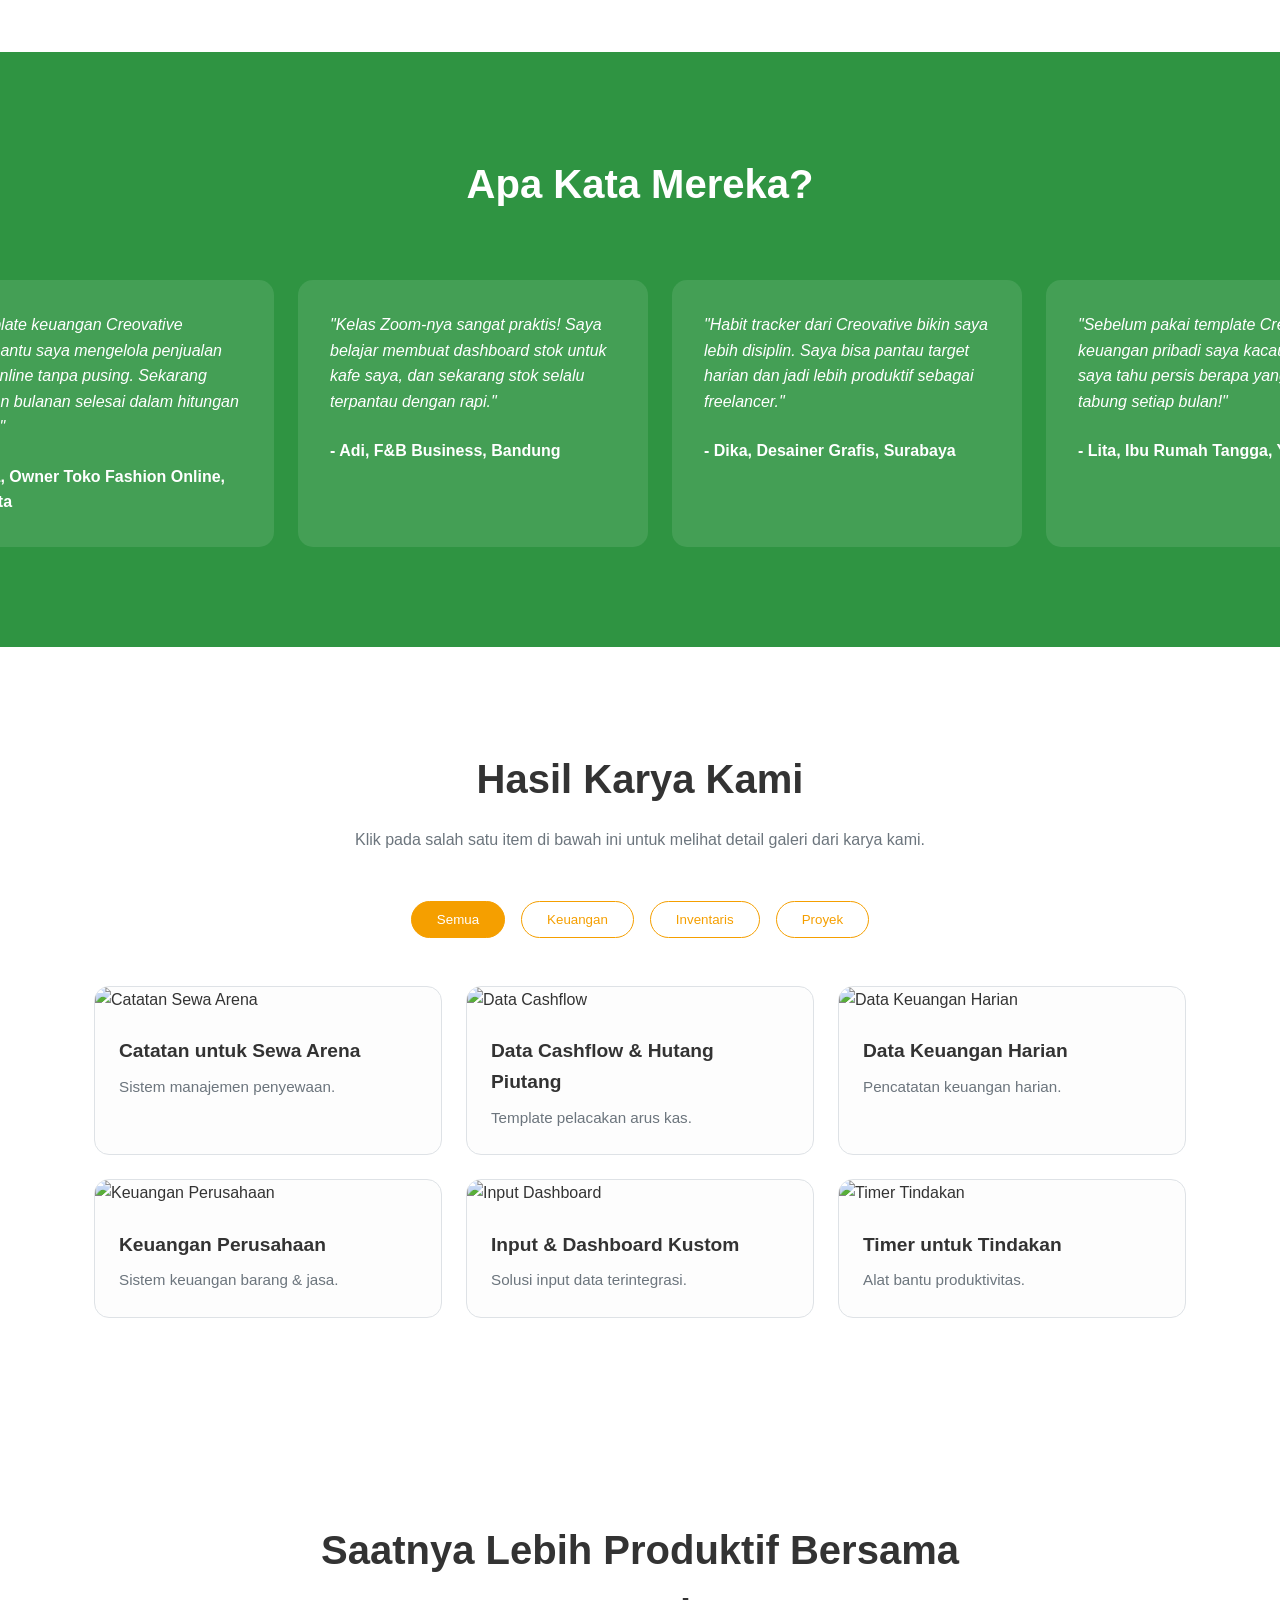
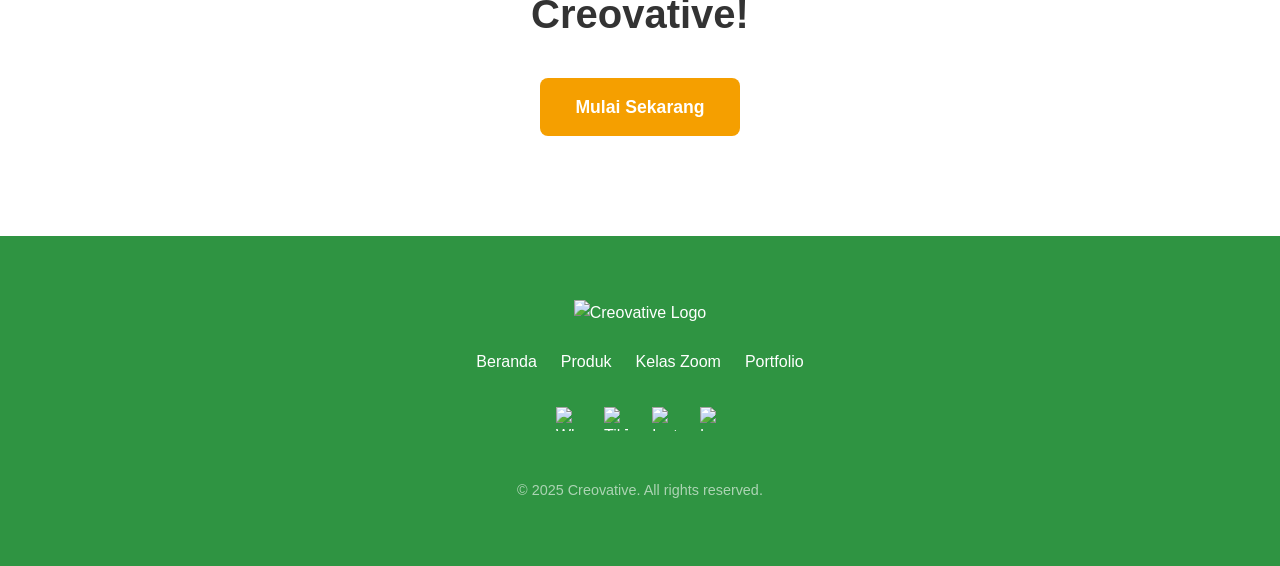
==== commit 1cb33433: "Update index.html" ====
--- a/index.html
+++ b/index.html
@@ -3,13 +3,13 @@
 <head>
     <meta charset="UTF-8">
     <meta name="viewport" content="width=device-width, initial-scale=1.0">
-    <title>Creovative - Lebih Produktif Bersama Template Google Sheet & Kelas Zoom</title>
+    <title>Creovative - Keuangan, Google Sheet, Website Dev</title>
     
     <!-- SEO Meta Tags -->
-    <meta name="description" content="Kelola bisnis dengan lebih mudah melalui Template Google Sheet siap pakai dan Kelas Zoom interaktif. Solusi hemat biaya, cepat, dan efisien untuk usaha Anda.">
+    <meta name="description" content="Kelola bisnis dengan lebih mudah melalui Template Google Sheet siap pakai. Solusi hemat biaya, cepat, dan efisien untuk usaha Anda.">
     <meta name="keywords" content="template google sheet, kelas zoom bisnis, dashboard keuangan, tracking stok, sistem bisnis, UMKM, produktivitas, laporan keuangan otomatis">
     <meta name="author" content="Creovative">
-
+    
     <!-- Meta tags untuk warna UI browser mobile -->
     <meta name="theme-color" content="#2f9442"/> 
     <meta name="apple-mobile-web-app-status-bar-style" content="black-translucent"/> 
@@ -20,6 +20,9 @@
     <meta property="og:image" content="https://raw.githubusercontent.com/creovative/creovative.github.io/refs/heads/main/img/creovative-logo2.webp">
     <meta name="twitter:image" content="https://raw.githubusercontent.com/creovative/creovative.github.io/refs/heads/main/img/creovative-logo2.webp">
 
+    <!-- REVISI: Font Awesome Stylesheet ditambahkan -->
+    <link rel="stylesheet" href="https://cdnjs.cloudflare.com/ajax/libs/font-awesome/4.7.0/css/font-awesome.min.css">
+
     <style>
         :root {
             --green-dark: #2f9442;
@@ -33,6 +36,9 @@
         @keyframes spin { from { transform: rotate(0deg); } to { transform: rotate(360deg); } }
         @keyframes modalFadeIn { from { opacity: 0; } to { opacity: 1; } }
         @keyframes modalContentSlideIn { from { transform: translateY(-30px); opacity: 0; } to { transform: translateY(0); opacity: 1; } }
+        /* Animasi untuk chat widget */
+        @keyframes widgetFadeIn { from { opacity: 0; transform: translateY(20px); } to { opacity: 1; transform: translateY(0); } }
+
 
         * { margin: 0; padding: 0; box-sizing: border-box; }
         html { scroll-behavior: smooth; }
@@ -156,6 +162,78 @@
         .social-icon { width: 24px; height: 24px; }
         .copyright { margin-top: 3rem; font-size: 0.9rem; opacity: 0.6; }
 
+        /* --- WHATSAPP CHAT WIDGET --- */
+        .whatsapp-fab {
+            position: fixed;
+            bottom: 20px;
+            right: 20px;
+            background-color: var(--green-dark);
+            color: var(--white);
+            width: 60px;
+            height: 60px;
+            border-radius: 50%;
+            display: flex;
+            align-items: center;
+            justify-content: center;
+            box-shadow: 0 4px 15px rgba(0,0,0,0.2);
+            cursor: pointer;
+            z-index: 1001;
+            transition: transform 0.3s ease;
+        }
+        .whatsapp-fab:hover { transform: scale(1.1); }
+        .whatsapp-fab .fa { font-size: 32px; } /* REVISI: Ukuran ikon Font Awesome */
+
+        .chat-widget {
+            position: fixed;
+            bottom: 100px;
+            right: 20px;
+            width: 350px;
+            background-color: var(--white);
+            border-radius: 15px;
+            box-shadow: 0 5px 25px rgba(0,0,0,0.15);
+            overflow: hidden;
+            z-index: 1000;
+            display: none; /* Hidden by default */
+            animation: widgetFadeIn 0.3s ease-out;
+        }
+        .chat-widget.active { display: block; }
+        .chat-header {
+            background-color: var(--green-dark);
+            color: var(--white);
+            padding: 1rem;
+            display: flex;
+            justify-content: space-between;
+            align-items: center;
+        }
+        .chat-header h3 { font-size: 1.1rem; margin: 0; }
+        .chat-close-btn { background: none; border: none; color: var(--white); font-size: 1.5rem; cursor: pointer; line-height: 1; }
+        .chat-body { padding: 1.5rem; }
+        .chat-body textarea {
+            width: 100%;
+            height: 100px;
+            padding: 10px;
+            border: 1px solid var(--border-color);
+            border-radius: 8px;
+            resize: none;
+            font-family: inherit;
+            font-size: 1rem;
+            margin-bottom: 1rem;
+        }
+        .chat-body textarea:focus { outline: none; border-color: var(--green-dark); box-shadow: 0 0 8px rgba(47, 148, 66, 0.2); }
+        .chat-body .btn-send {
+            background-color: var(--green-dark);
+            color: var(--white);
+            border: none;
+            padding: 12px 20px;
+            width: 100%;
+            border-radius: 8px;
+            font-size: 1rem;
+            font-weight: 600;
+            cursor: pointer;
+            transition: opacity 0.3s ease;
+        }
+        .chat-body .btn-send:hover { opacity: 0.9; }
+
         /* --- RESPONSIVE STYLES --- */
         @media (max-width: 1024px) {
             .container { padding: 0 2rem; }
@@ -184,6 +262,8 @@
             
             .portfolio-categories { justify-content: center; }
             .portfolio-grid { grid-template-columns: repeat(2, 1fr); gap: 1rem; }
+
+            .chat-widget { width: calc(100% - 40px); }
         }
     </style>
 </head>
@@ -203,13 +283,13 @@
                     <div class="phone-mockups">
                         <div class="phone phone1">
                             <div class="phone-screen chart-screen">
-                                <h3 class="chart-title">Event Expenses</h3>
+                                <h3 class="chart-title">Smart Solutions, Shared Growth☘️</h3>
                                 <div class="donut-chart"></div>
                                 <ul class="legend">
-                                    <li class="legend-item"><div class="legend-color" style="background: #4CAF50;"></div>Venue (40%)</li>
-                                    <li class="legend-item"><div class="legend-color" style="background: #FFC107;"></div>Catering (25%)</li>
-                                    <li class="legend-item"><div class="legend-color" style="background: #FF5722;"></div>Equipment (20%)</li>
-                                    <li class="legend-item"><div class="legend-color" style="background: #2196F3;"></div>Marketing (15%)</li>
+                                    <li class="legend-item"><div class="legend-color" style="background: #4CAF50;"></div>Keuangan (40%)</li>
+                                    <li class="legend-item"><div class="legend-color" style="background: #FFC107;"></div>Website (25%)</li>
+                                    <li class="legend-item"><div class="legend-color" style="background: #FF5722;"></div>Google Sheet (20%)</li>
+                                    <li class="legend-item"><div class="legend-color" style="background: #2196F3;"></div>Excel (15%)</li>
                                 </ul>
                             </div>
                         </div>
@@ -263,7 +343,7 @@
                                 <li>Tanya jawab interaktif</li>
                                 <li>Materi step-by-step untuk pemula</li>
                             </ul>
-                            <a href="https://wa.me/62881080606200?text=Halo%20Creovative%2C%20saya%20mau%20mendaftar%20Kelas%20Zoom%20Eksklusif.%20Bagaimana%20caranya%20ya%3F" target="_blank" class="btn-orange">Daftar Kelas Zoom</a>
+                            <a href="https://wa.me/62881080606200?text=Hai%20kak%20saya%20mau%20konsultasi%20kelas%20zoom%20eksklusif" target="_blank" class="btn-orange">Daftar Kelas Zoom</a>
                         </div>
                     </div>
                 </div>
@@ -302,7 +382,6 @@
                     <button class="category-btn" data-category="inventaris">Inventaris</button>
                     <button class="category-btn" data-category="proyek">Proyek</button>
                 </div>
-                <!-- REVISI: Konten portofolio diperbarui -->
                 <div class="portfolio-grid">
                     <div class="portfolio-item" data-category="proyek" data-title="Catatan untuk Sewa Arena" data-description="Sistem pencatatan dan manajemen untuk penyewaan arena atau tempat." data-images="https://raw.githubusercontent.com/creovative/creovative.github.io/refs/heads/main/img/porto%20img/CATATAN%20UNTUK%20SEWA%20ARENA/UNTUK%20PORTO_Screenshot%202025-08-23%20212642.jpg,https://raw.githubusercontent.com/creovative/creovative.github.io/refs/heads/main/img/porto%20img/CATATAN%20UNTUK%20SEWA%20ARENA/UNTUK%20PORTO_Screenshot%202025-08-23%20212709.jpg,https://raw.githubusercontent.com/creovative/creovative.github.io/refs/heads/main/img/porto%20img/CATATAN%20UNTUK%20SEWA%20ARENA/UNTUK%20PORTO_Screenshot%202025-08-23%20212723.jpg">
                         <img src="https://raw.githubusercontent.com/creovative/creovative.github.io/refs/heads/main/img/porto%20img/CATATAN%20UNTUK%20SEWA%20ARENA/UNTUK%20PORTO_Screenshot%202025-08-23%20212642.jpg" alt="Catatan Sewa Arena"><div class="portfolio-item-content"><h3>Catatan untuk Sewa Arena</h3><p>Sistem manajemen penyewaan.</p></div></div>
@@ -356,6 +435,24 @@
         <div class="modal-content"><span class="close-button">&times;</span><h3 id="modal-title"></h3><p id="modal-description"></p><div id="modal-gallery" class="gallery-grid"></div></div>
     </div>
 
+    <!-- Tombol dan Widget Chat WhatsApp -->
+    <div class="whatsapp-fab" id="whatsapp-fab">
+        <!-- REVISI: Ikon SVG diganti dengan Font Awesome -->
+        <i class="fa fa-whatsapp"></i>
+    </div>
+
+    <div class="chat-widget" id="chat-widget">
+        <div class="chat-header">
+            <h3>Hai, ada yang bisa kami bantu?</h3>
+            <button class="chat-close-btn" id="chat-close-btn">&times;</button>
+        </div>
+        <div class="chat-body">
+            <textarea id="chat-message" placeholder="hai kak saya pengen order sheet"></textarea>
+            <button class="btn-send" id="send-chat-btn">Mulai Chat</button>
+        </div>
+    </div>
+
+
     <script>
         document.addEventListener('DOMContentLoaded', function() {
             // --- Efek scroll pada header & Menu Mobile ---
@@ -490,9 +587,33 @@
                     if (event.target === modal) { closeModal(); }
                 });
             }
+
+            // --- Fungsionalitas Chat Widget ---
+            const fab = document.getElementById('whatsapp-fab');
+            const widget = document.getElementById('chat-widget');
+            const closeWidgetBtn = document.getElementById('chat-close-btn');
+            const sendChatBtn = document.getElementById('send-chat-btn');
+            const chatMessage = document.getElementById('chat-message');
+
+            fab.addEventListener('click', () => {
+                widget.classList.toggle('active');
+            });
+
+            closeWidgetBtn.addEventListener('click', () => {
+                widget.classList.remove('active');
+            });
+
+            sendChatBtn.addEventListener('click', () => {
+                const message = chatMessage.value.trim();
+                if (message) {
+                    const whatsappNumber = '62881080606200';
+                    const whatsappUrl = `https://wa.me/${whatsappNumber}?text=${encodeURIComponent(message)}`;
+                    window.open(whatsappUrl, '_blank');
+                    widget.classList.remove('active');
+                }
+            });
         });
     </script>
 
 </body>
 </html>
-
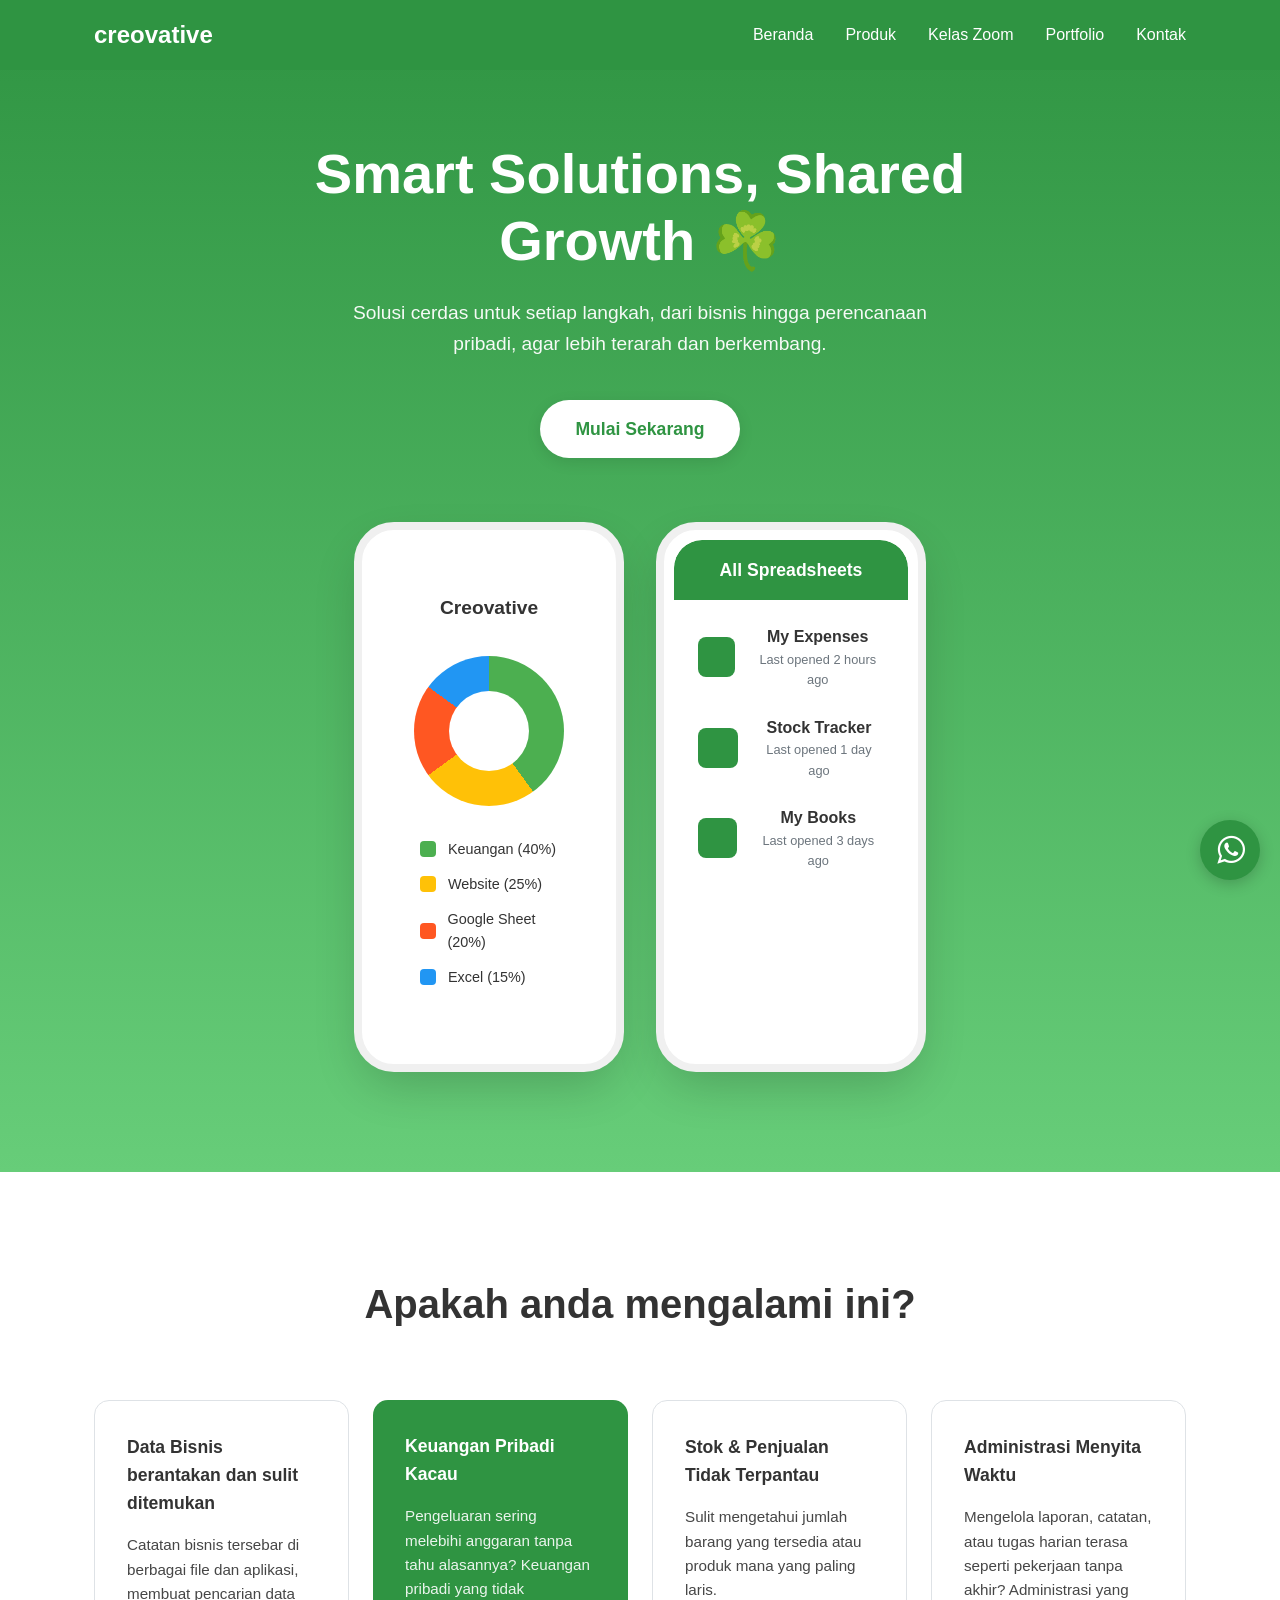
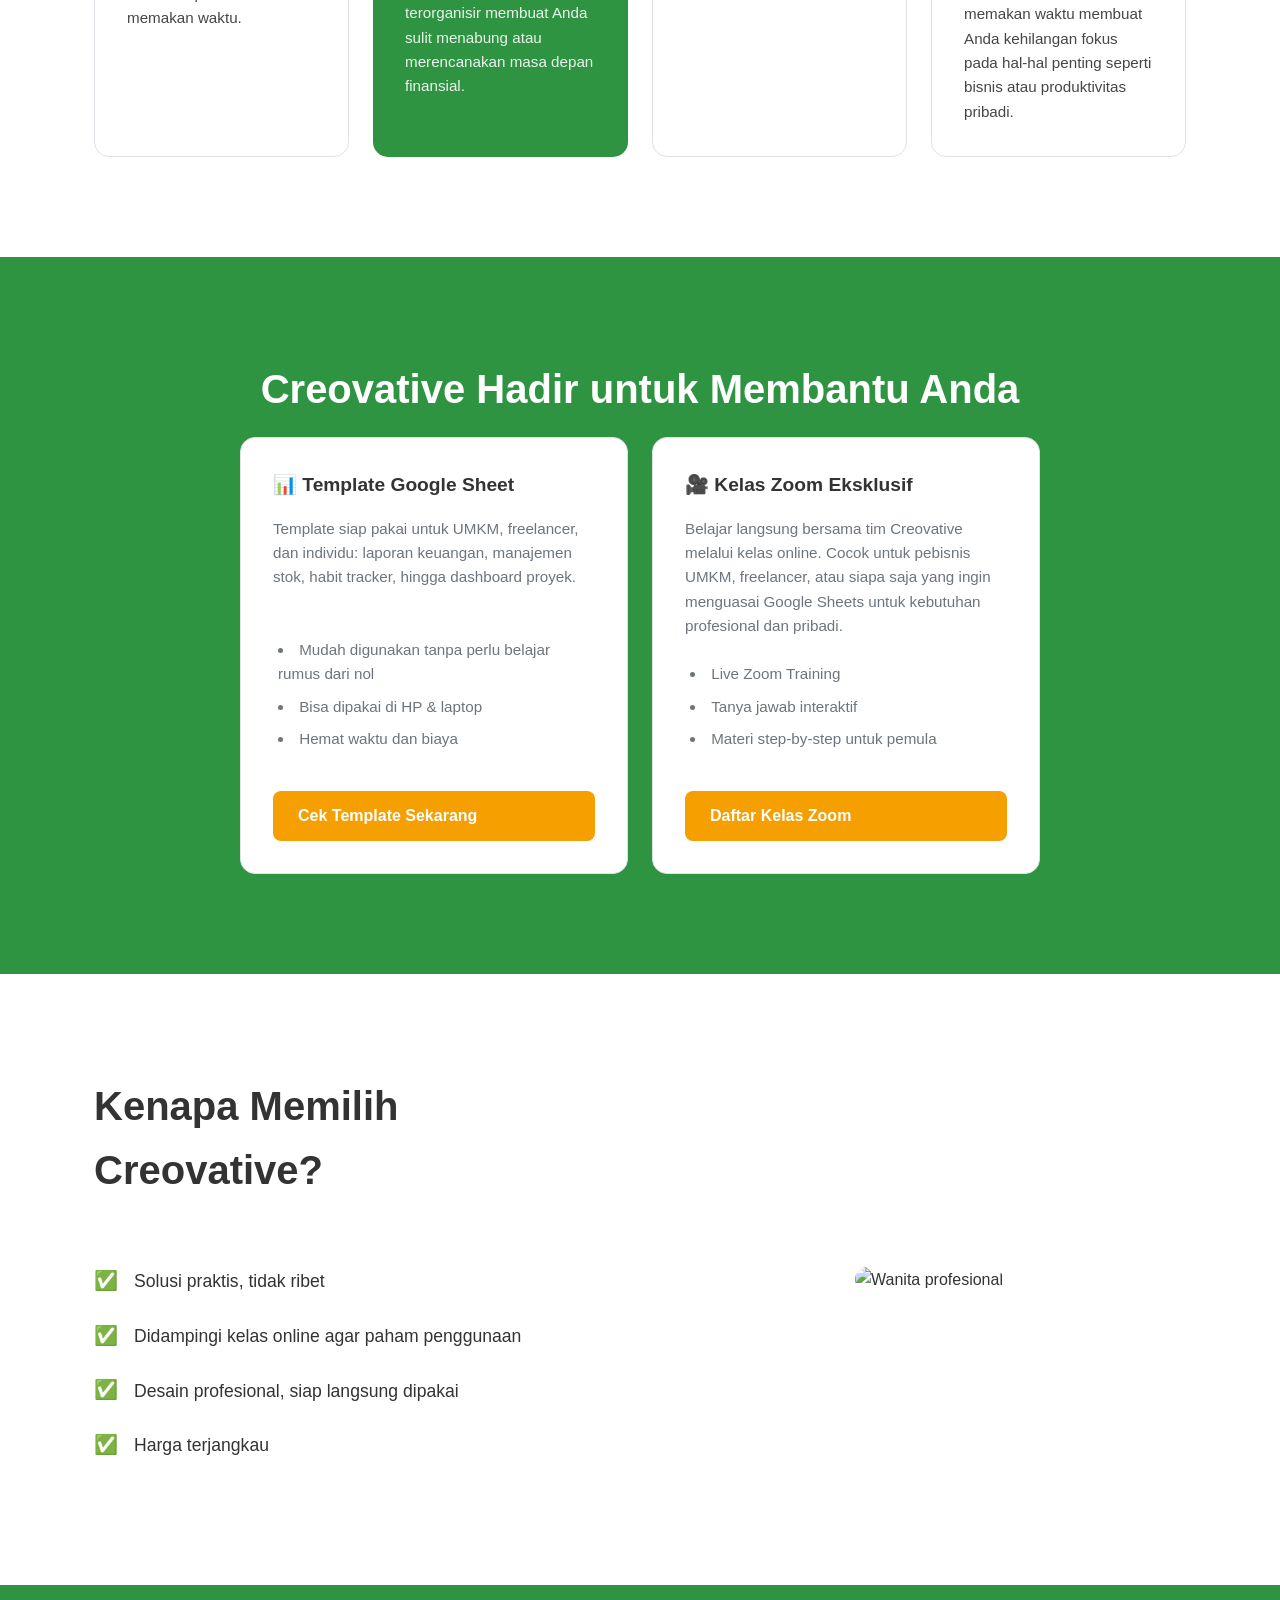
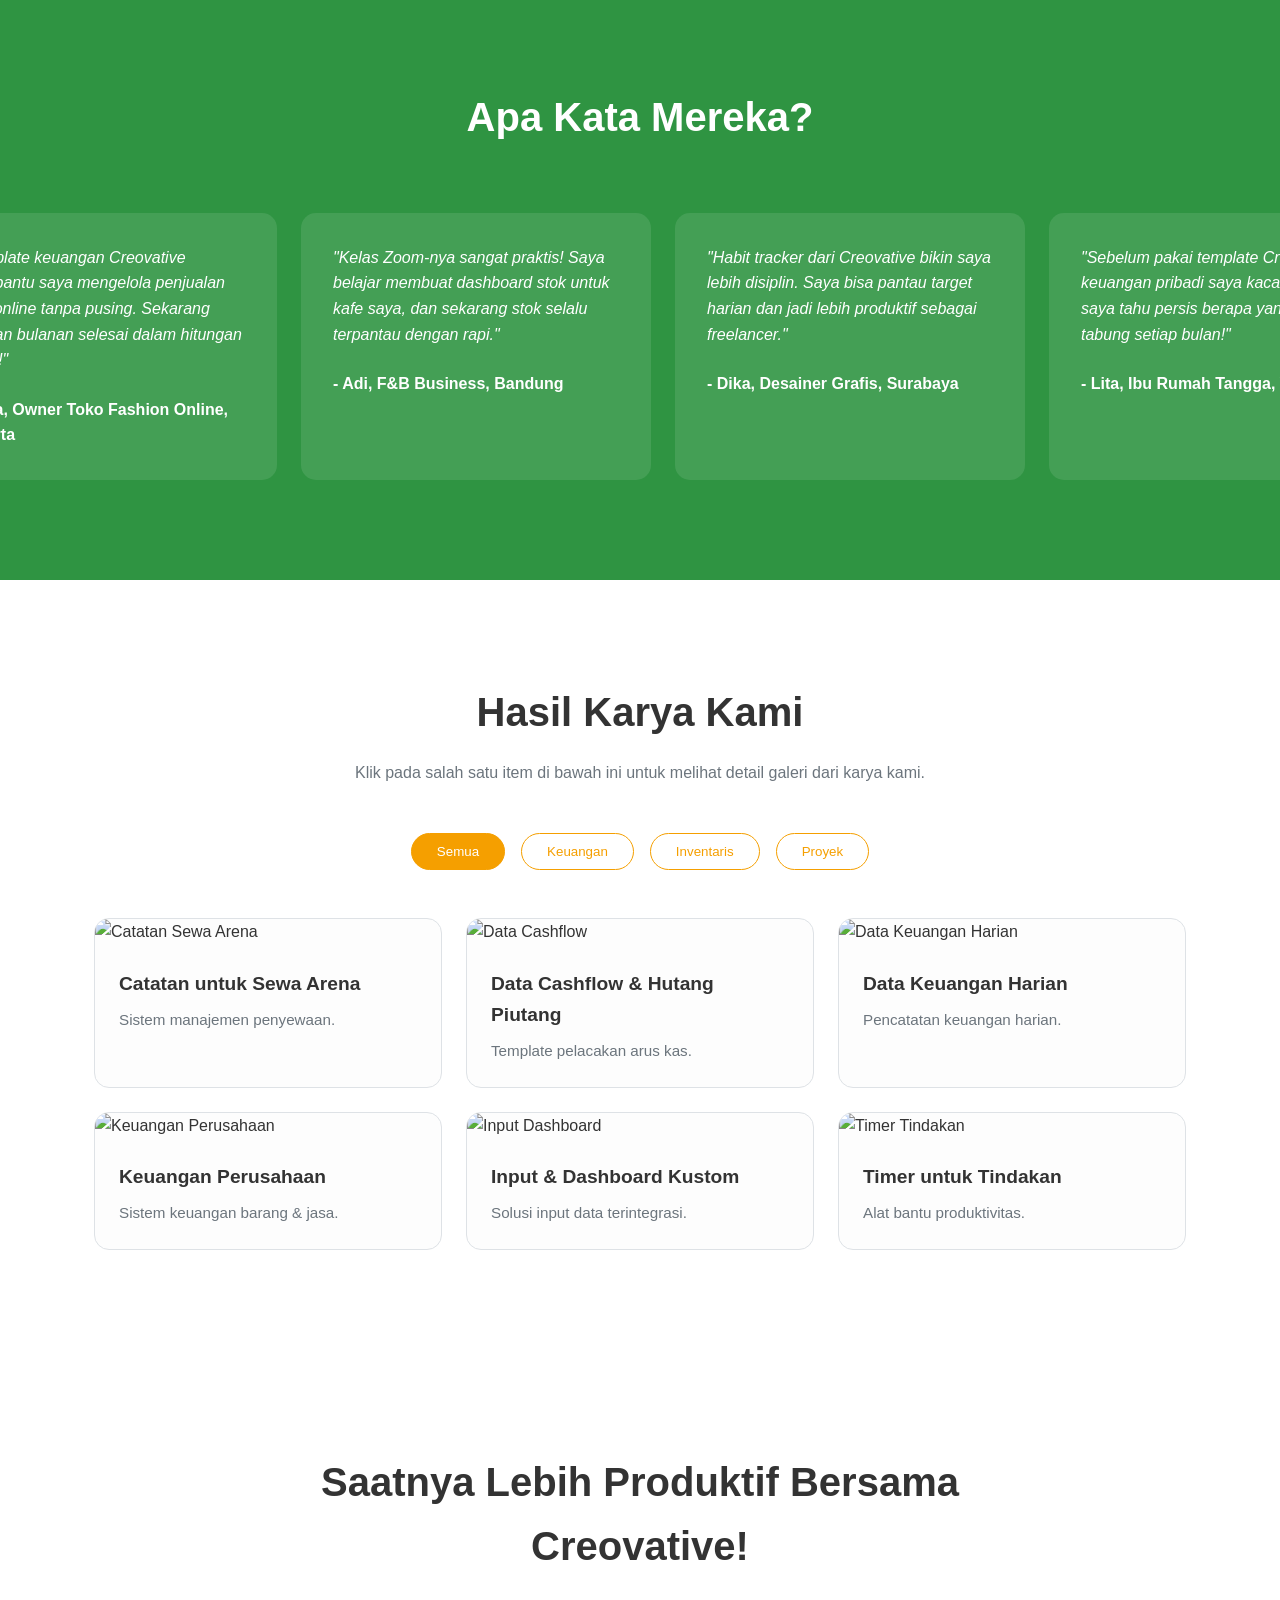
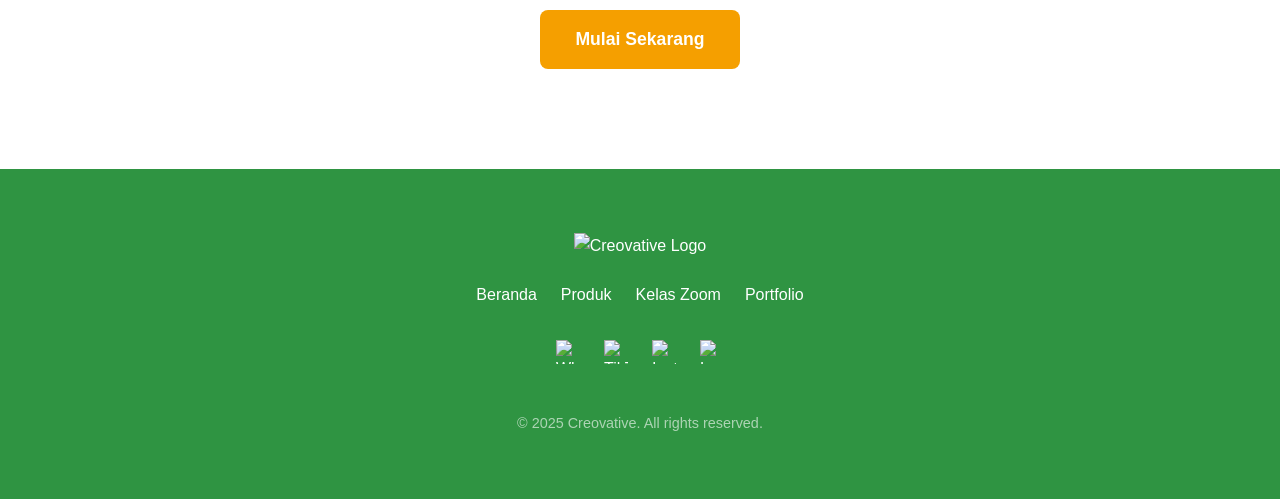
==== commit cf99d468: "Update index.html" ====
--- a/index.html
+++ b/index.html
@@ -277,13 +277,13 @@
         <section class="hero" id="beranda">
             <div class="container">
                 <div class="hero-content">
-                    <h1>Menyederhanakan Bisnis & Hidup Anda dengan Template Google Sheet!</h1>
-                    <p>Kelola Bisnis, keuangan pribadi, atau kebiasaan harian lebih cepat dan rapi tanpa ribet.</p>
+                    <h1>Smart Solutions, Shared Growth ☘️</h1>
+                    <p>Solusi cerdas untuk setiap langkah, dari bisnis hingga perencanaan pribadi, agar lebih terarah dan berkembang.</p>
                     <a href="#produk" class="cta-button">Mulai Sekarang</a>
                     <div class="phone-mockups">
                         <div class="phone phone1">
                             <div class="phone-screen chart-screen">
-                                <h3 class="chart-title">Smart Solutions, Shared Growth☘️</h3>
+                                <h3 class="chart-title">Creovative</h3>
                                 <div class="donut-chart"></div>
                                 <ul class="legend">
                                     <li class="legend-item"><div class="legend-color" style="background: #4CAF50;"></div>Keuangan (40%)</li>
@@ -617,3 +617,4 @@
 
 </body>
 </html>
+
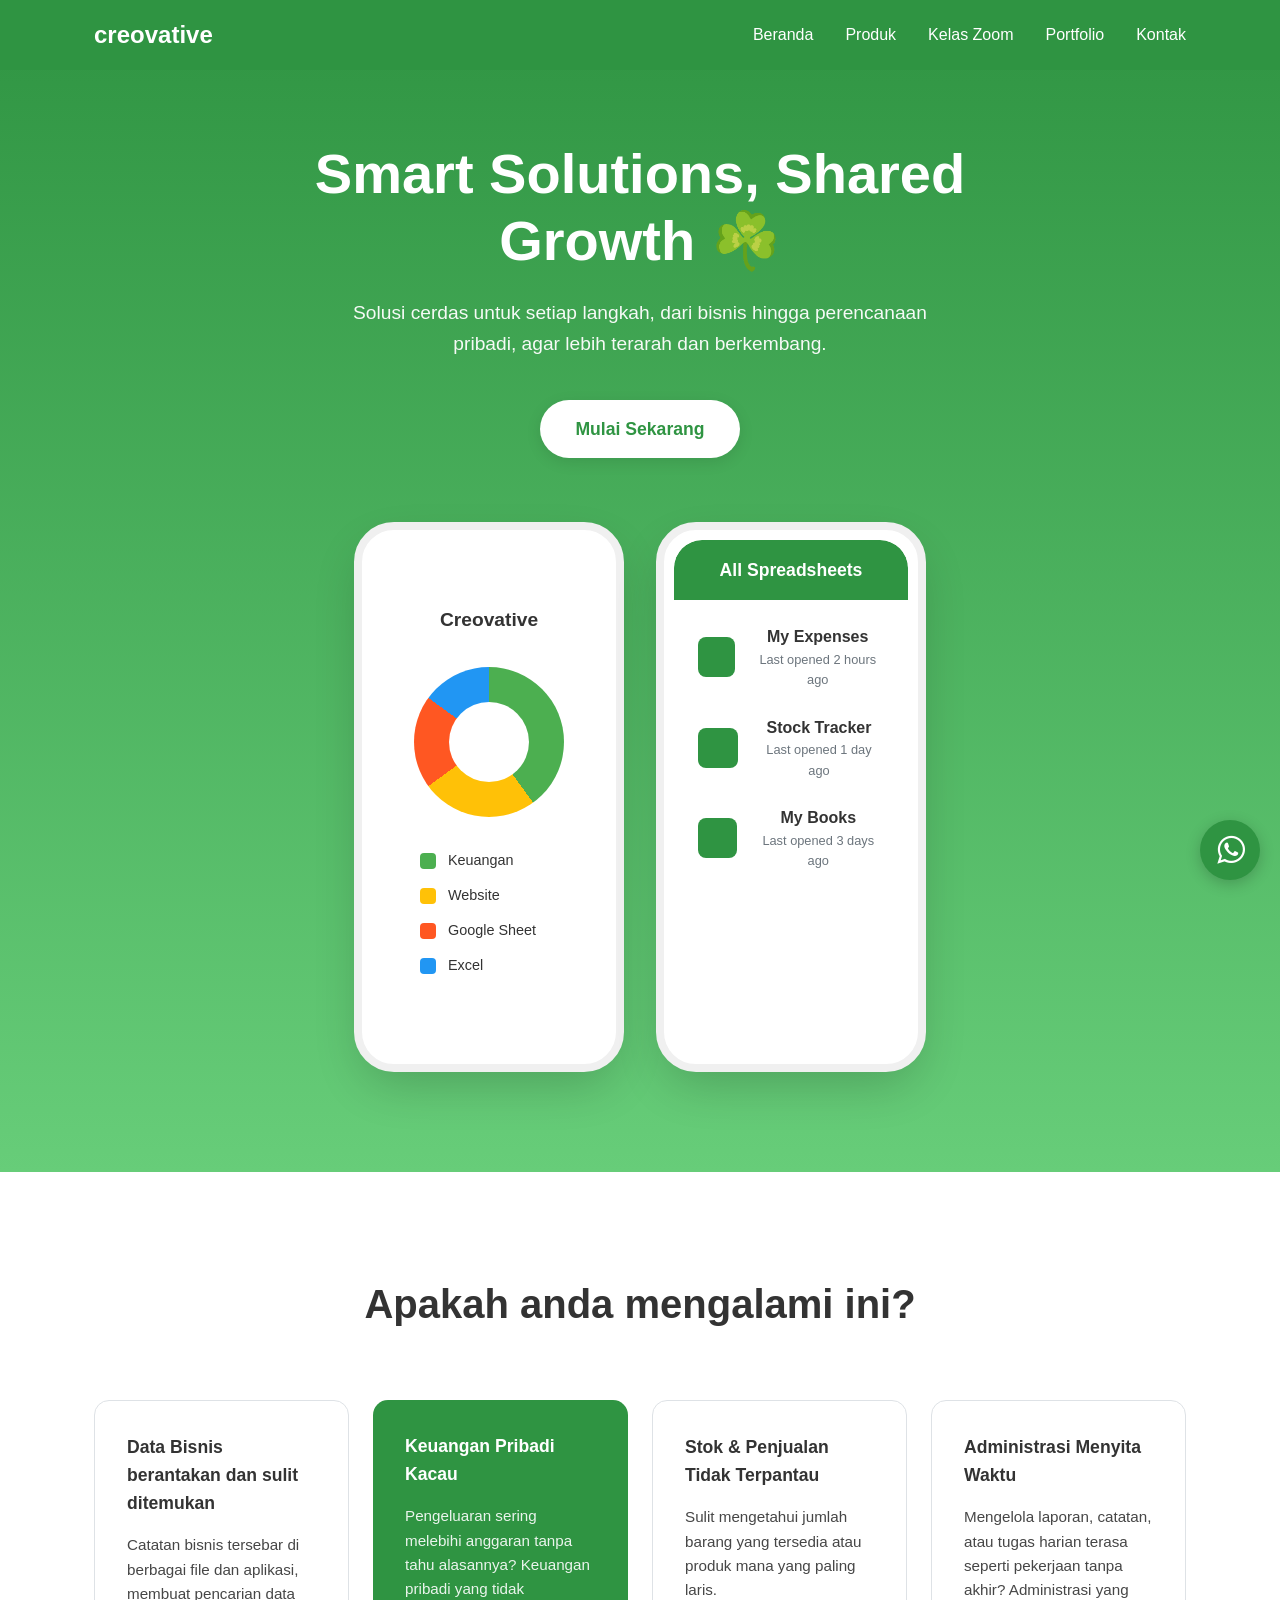
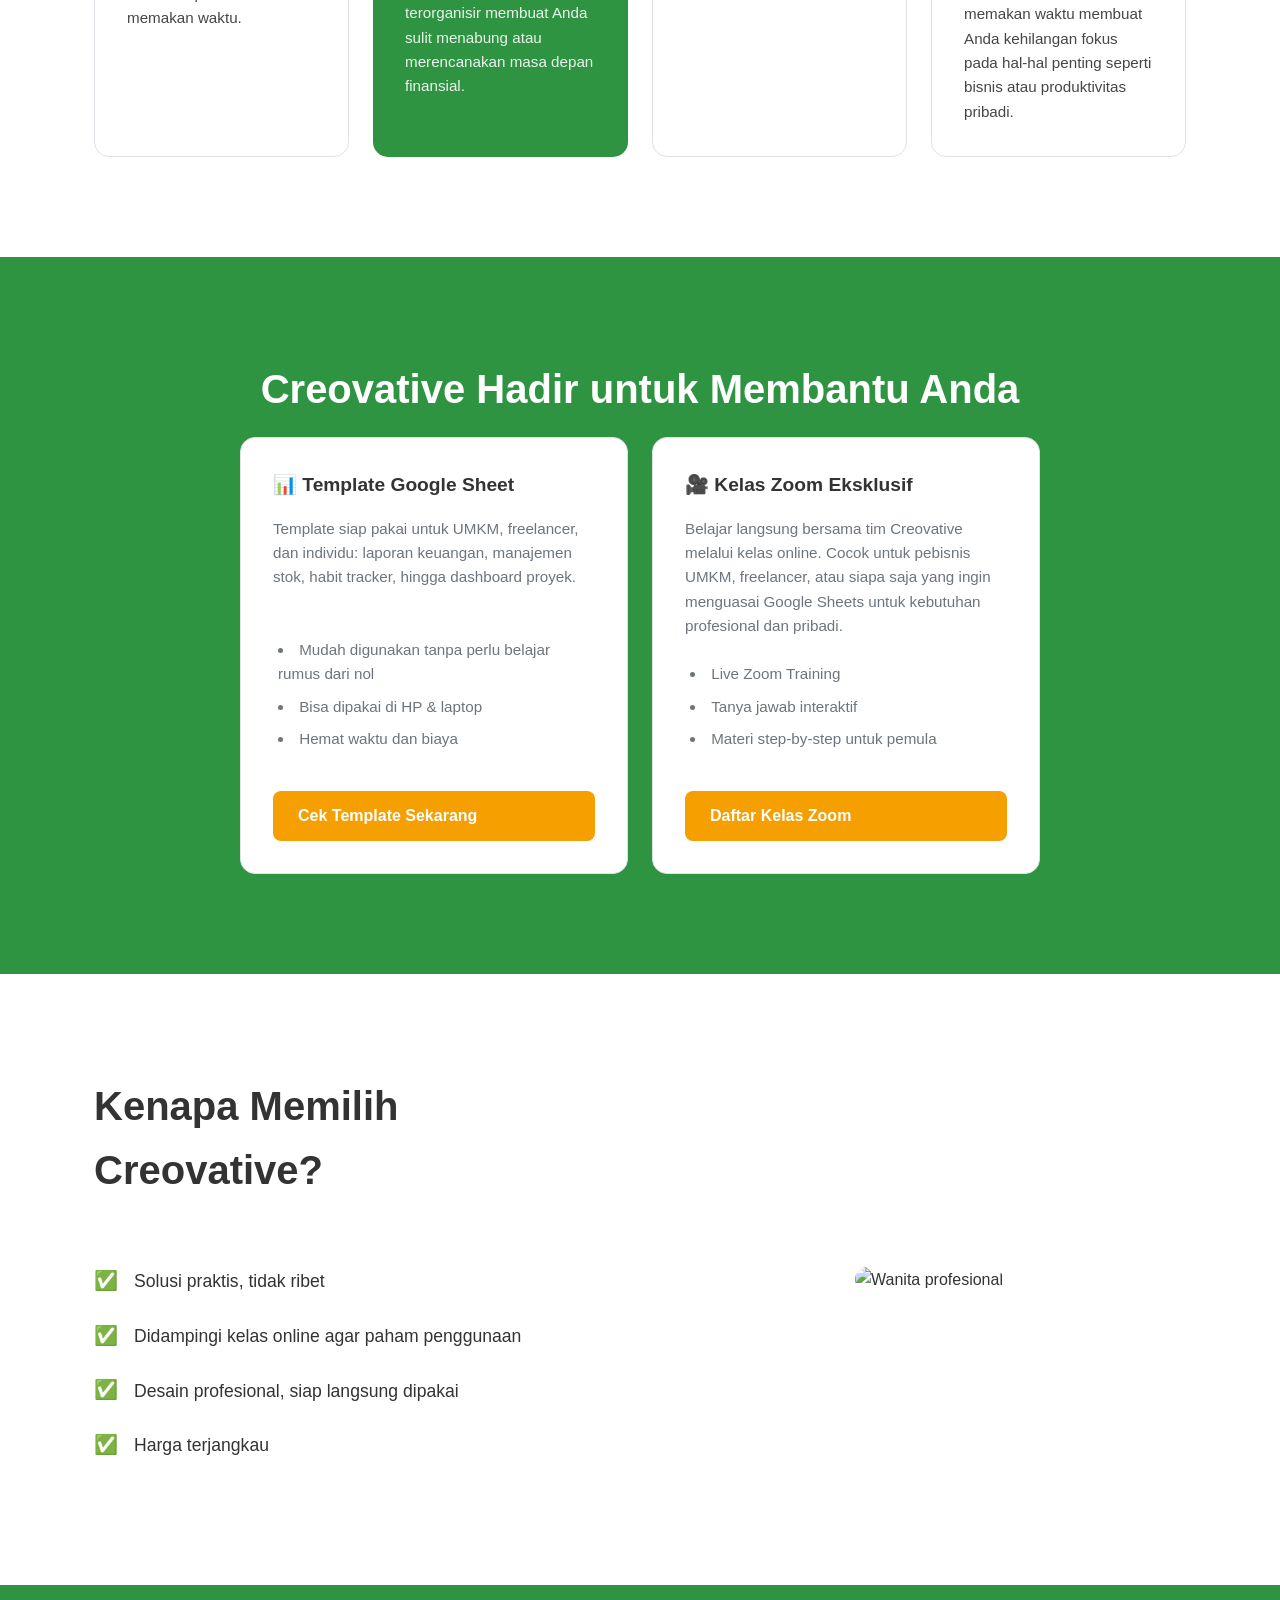
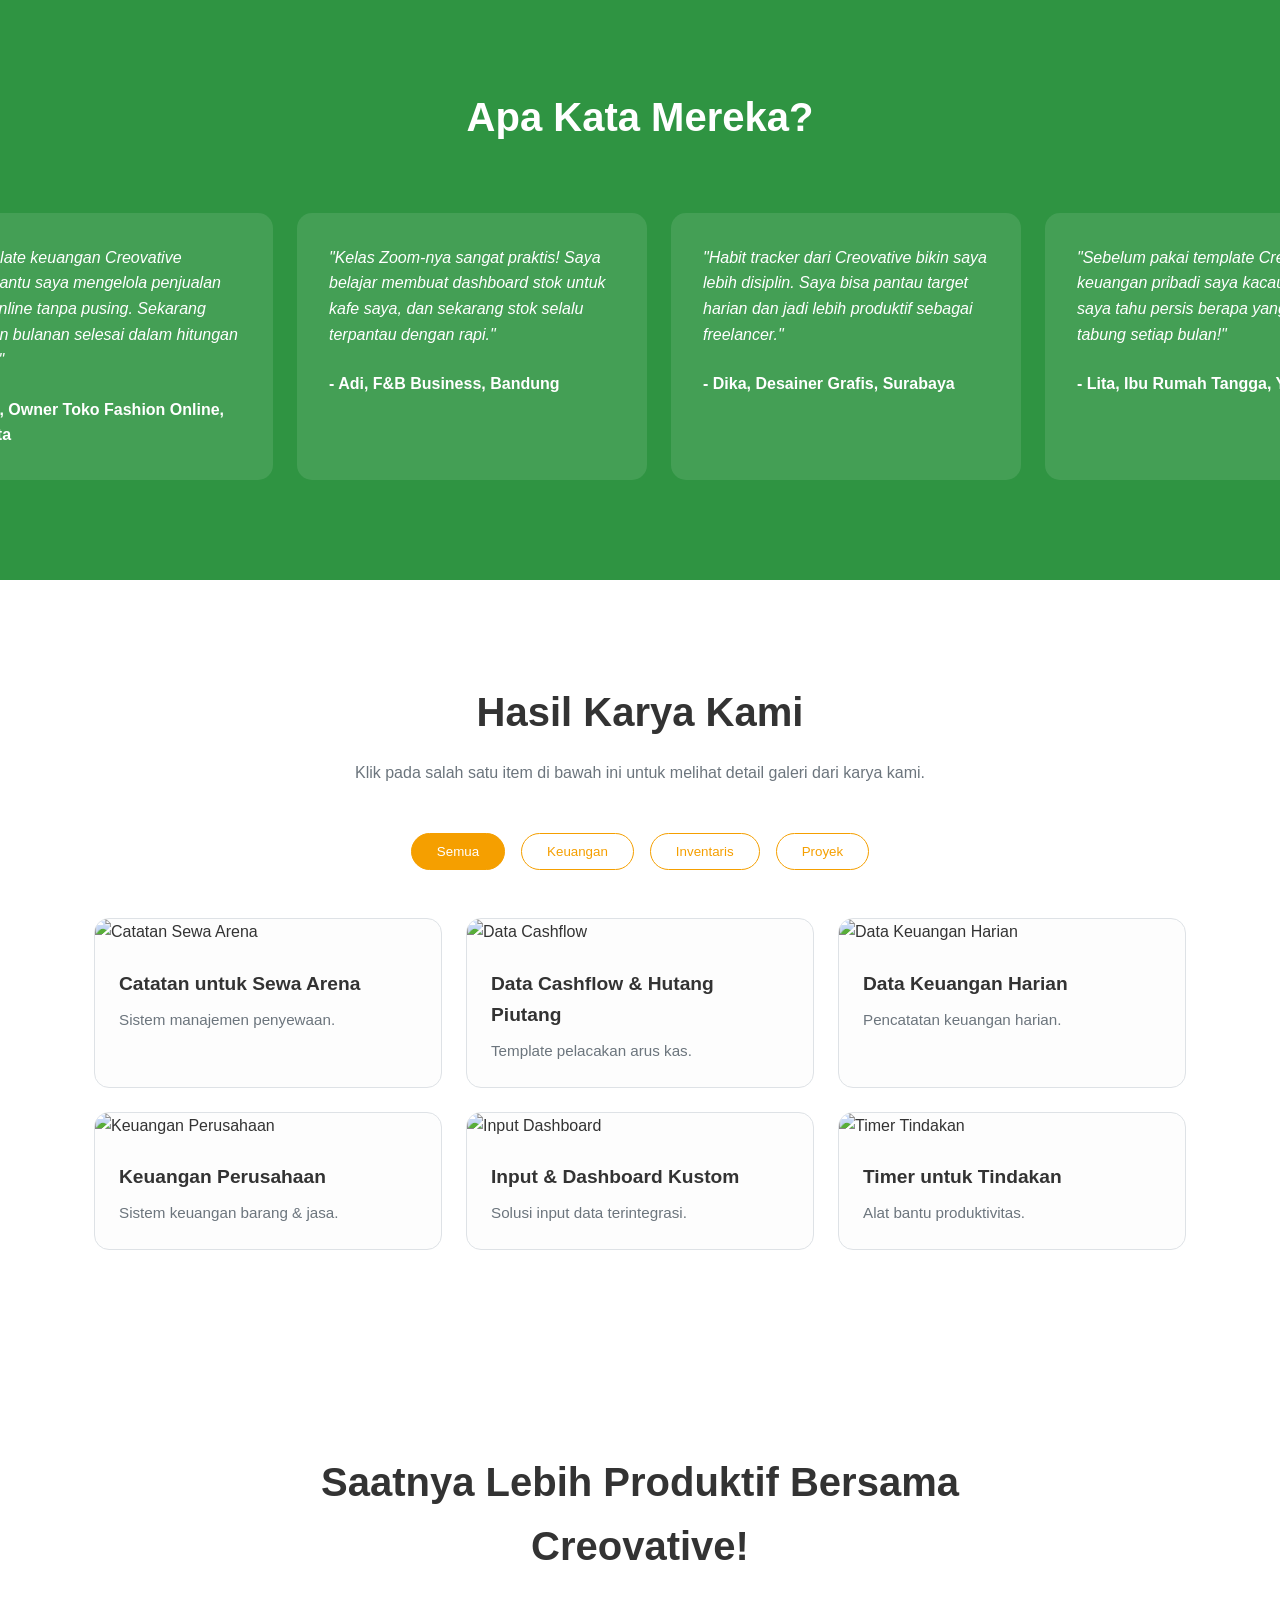
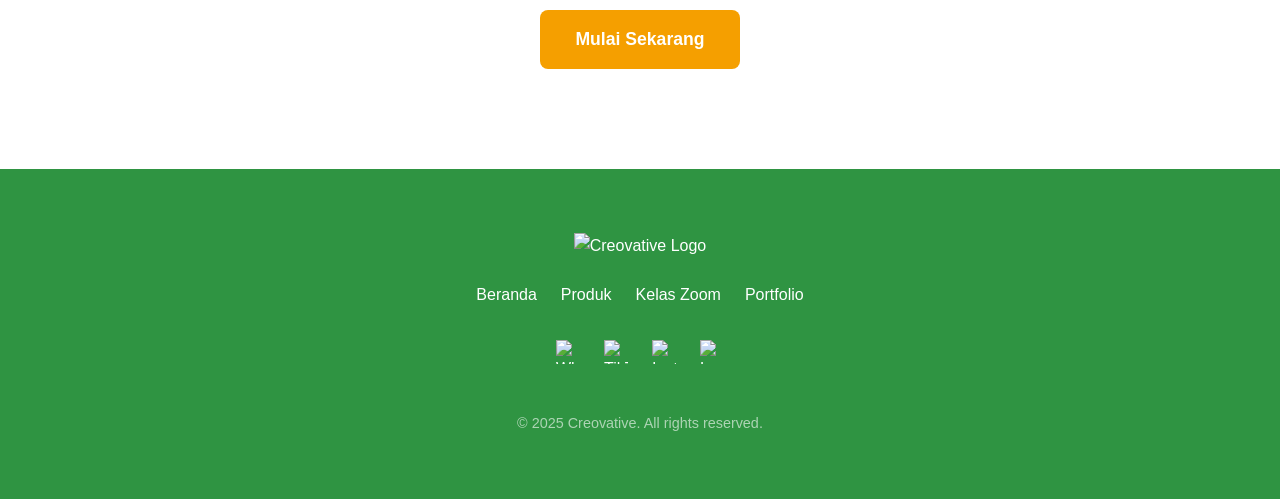
==== commit b4ac40f0: "Update index.html" ====
--- a/index.html
+++ b/index.html
@@ -286,10 +286,10 @@
                                 <h3 class="chart-title">Creovative</h3>
                                 <div class="donut-chart"></div>
                                 <ul class="legend">
-                                    <li class="legend-item"><div class="legend-color" style="background: #4CAF50;"></div>Keuangan (40%)</li>
-                                    <li class="legend-item"><div class="legend-color" style="background: #FFC107;"></div>Website (25%)</li>
-                                    <li class="legend-item"><div class="legend-color" style="background: #FF5722;"></div>Google Sheet (20%)</li>
-                                    <li class="legend-item"><div class="legend-color" style="background: #2196F3;"></div>Excel (15%)</li>
+                                    <li class="legend-item"><div class="legend-color" style="background: #4CAF50;"></div>Keuangan</li>
+                                    <li class="legend-item"><div class="legend-color" style="background: #FFC107;"></div>Website</li>
+                                    <li class="legend-item"><div class="legend-color" style="background: #FF5722;"></div>Google Sheet</li>
+                                    <li class="legend-item"><div class="legend-color" style="background: #2196F3;"></div>Excel</li>
                                 </ul>
                             </div>
                         </div>
@@ -618,3 +618,4 @@
 </body>
 </html>
 
+
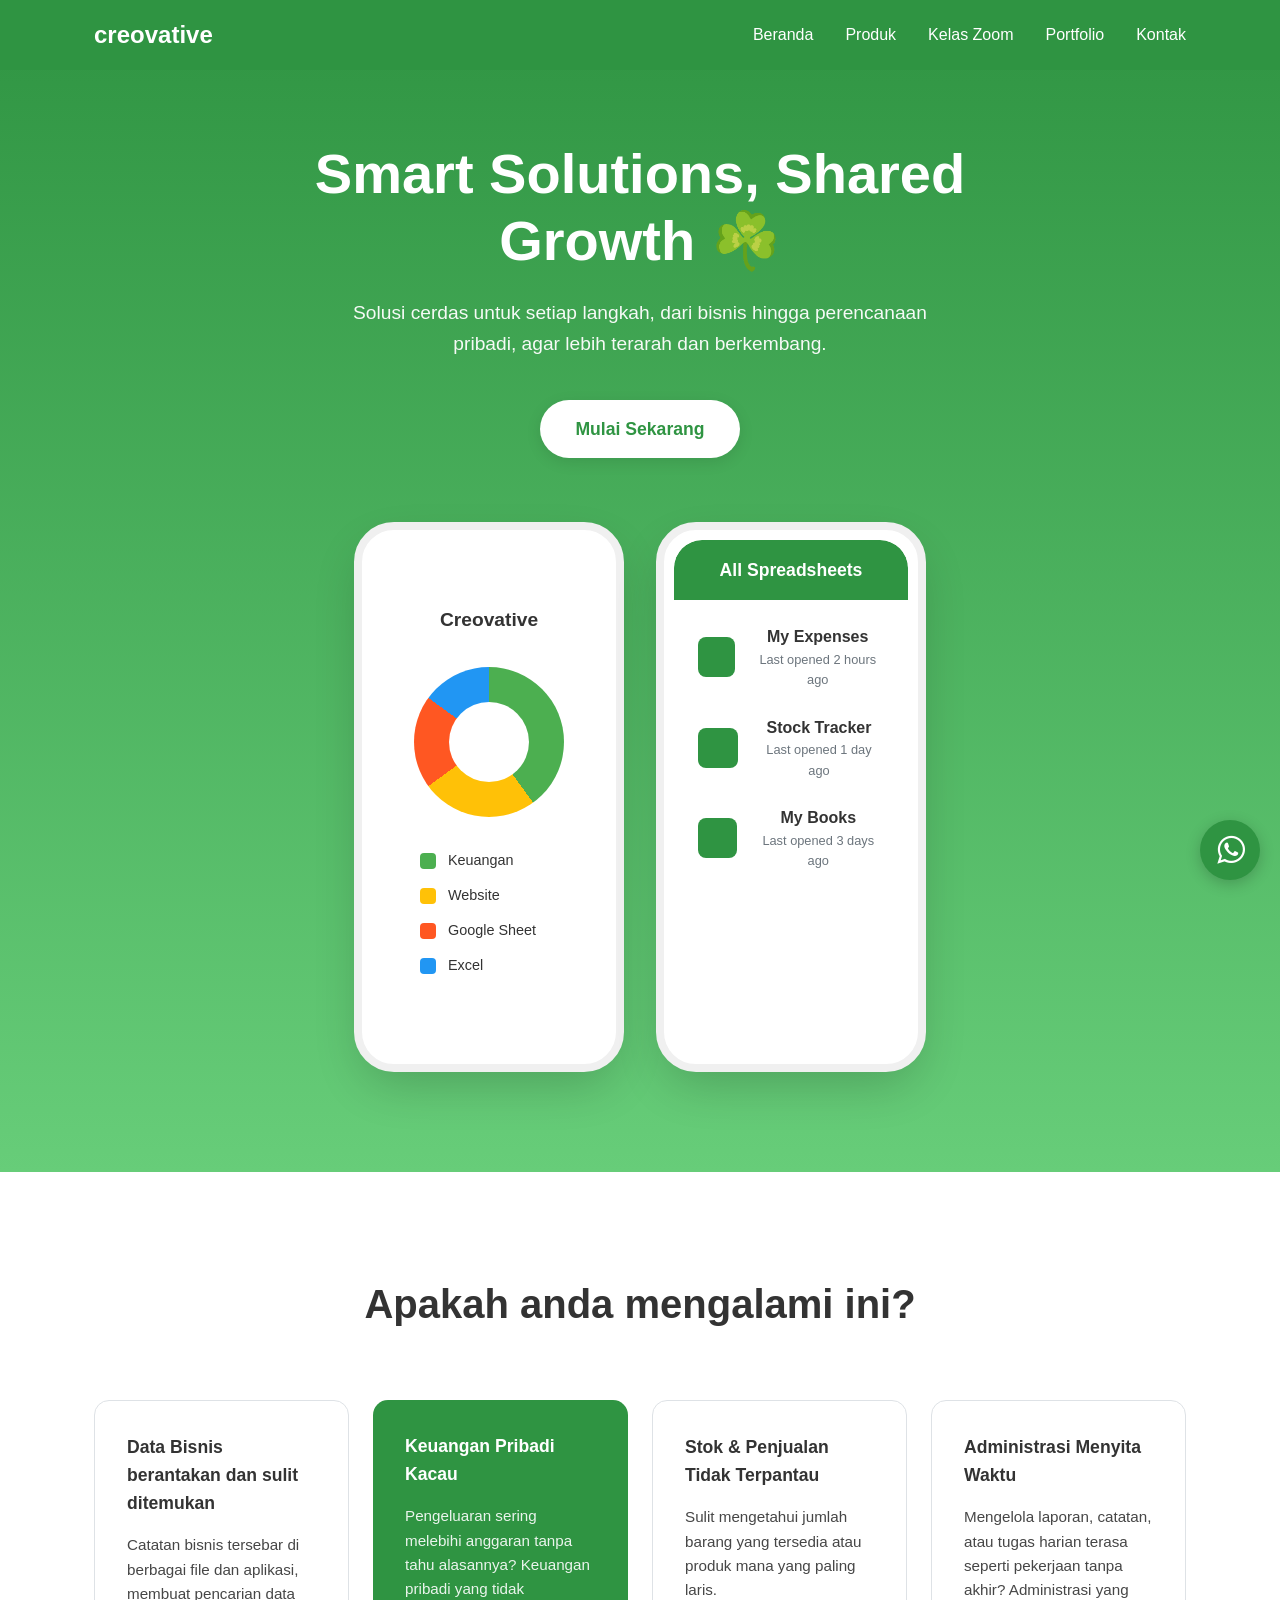
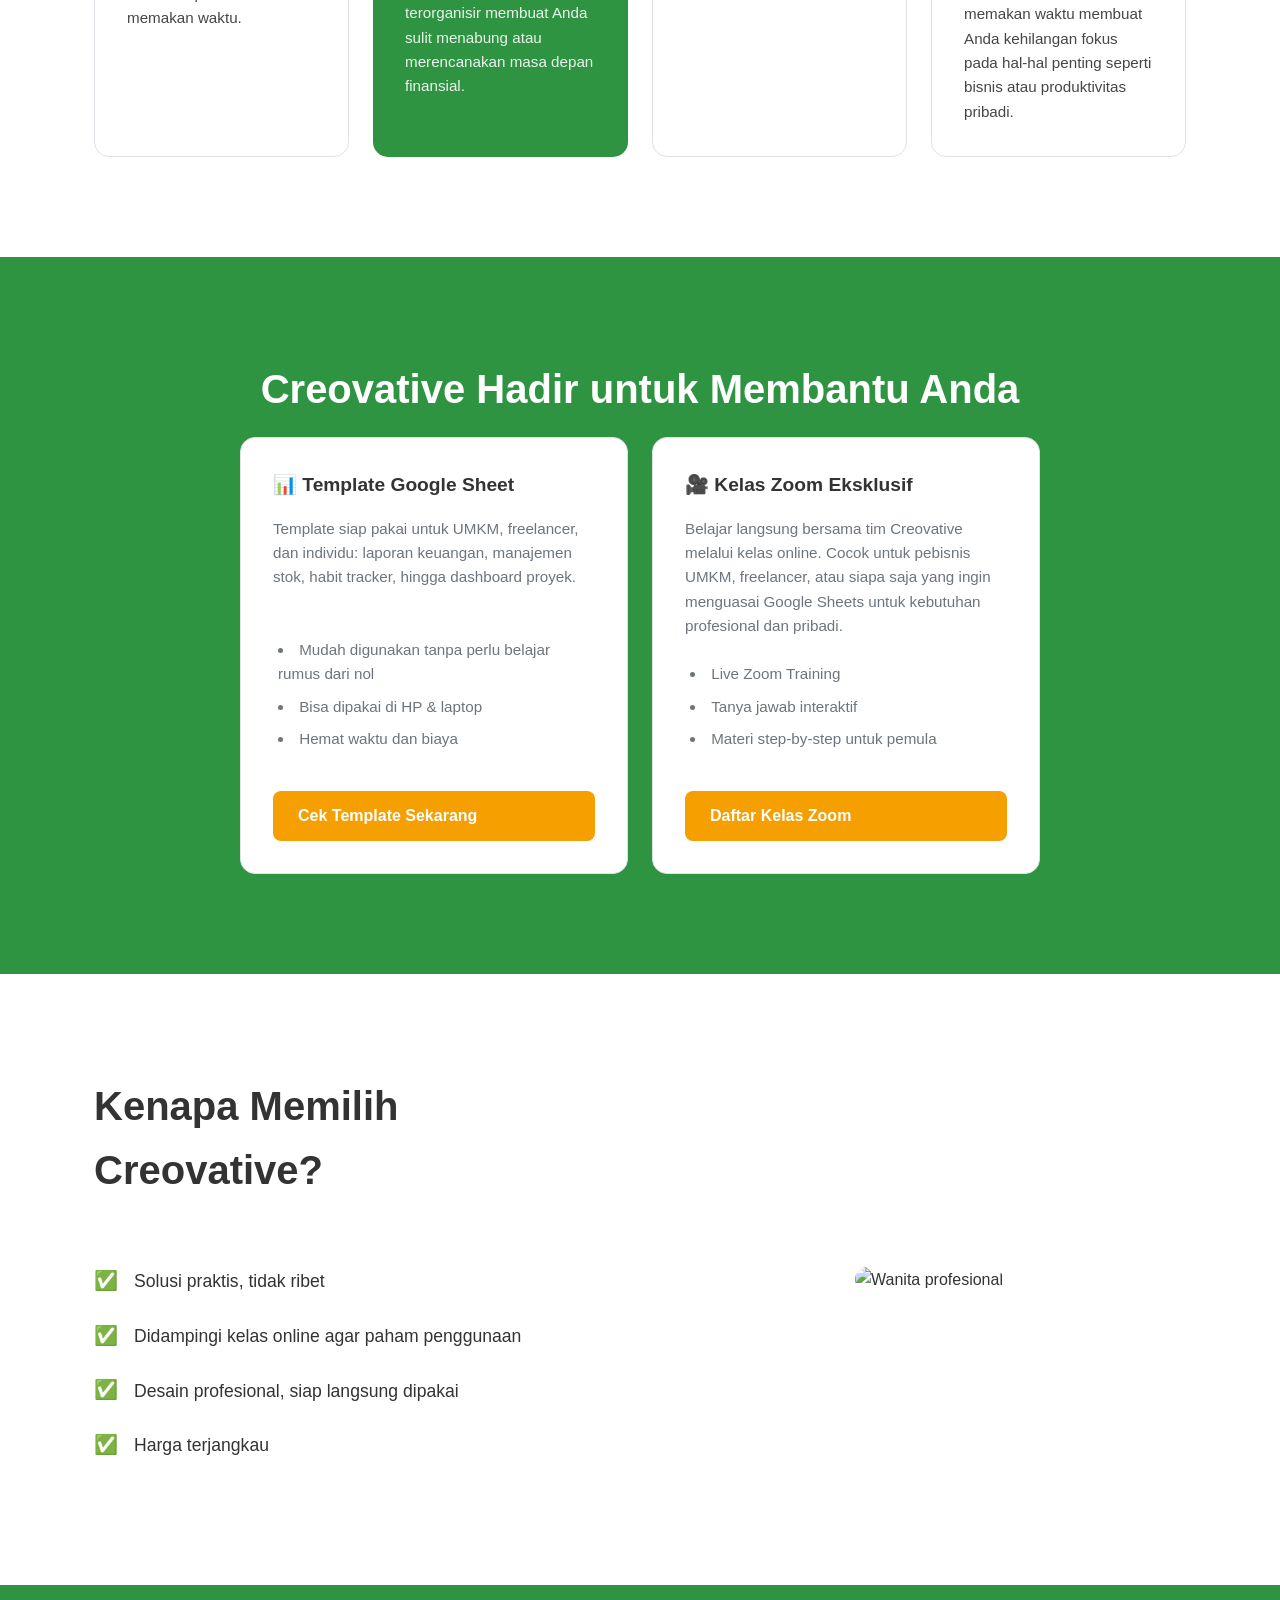
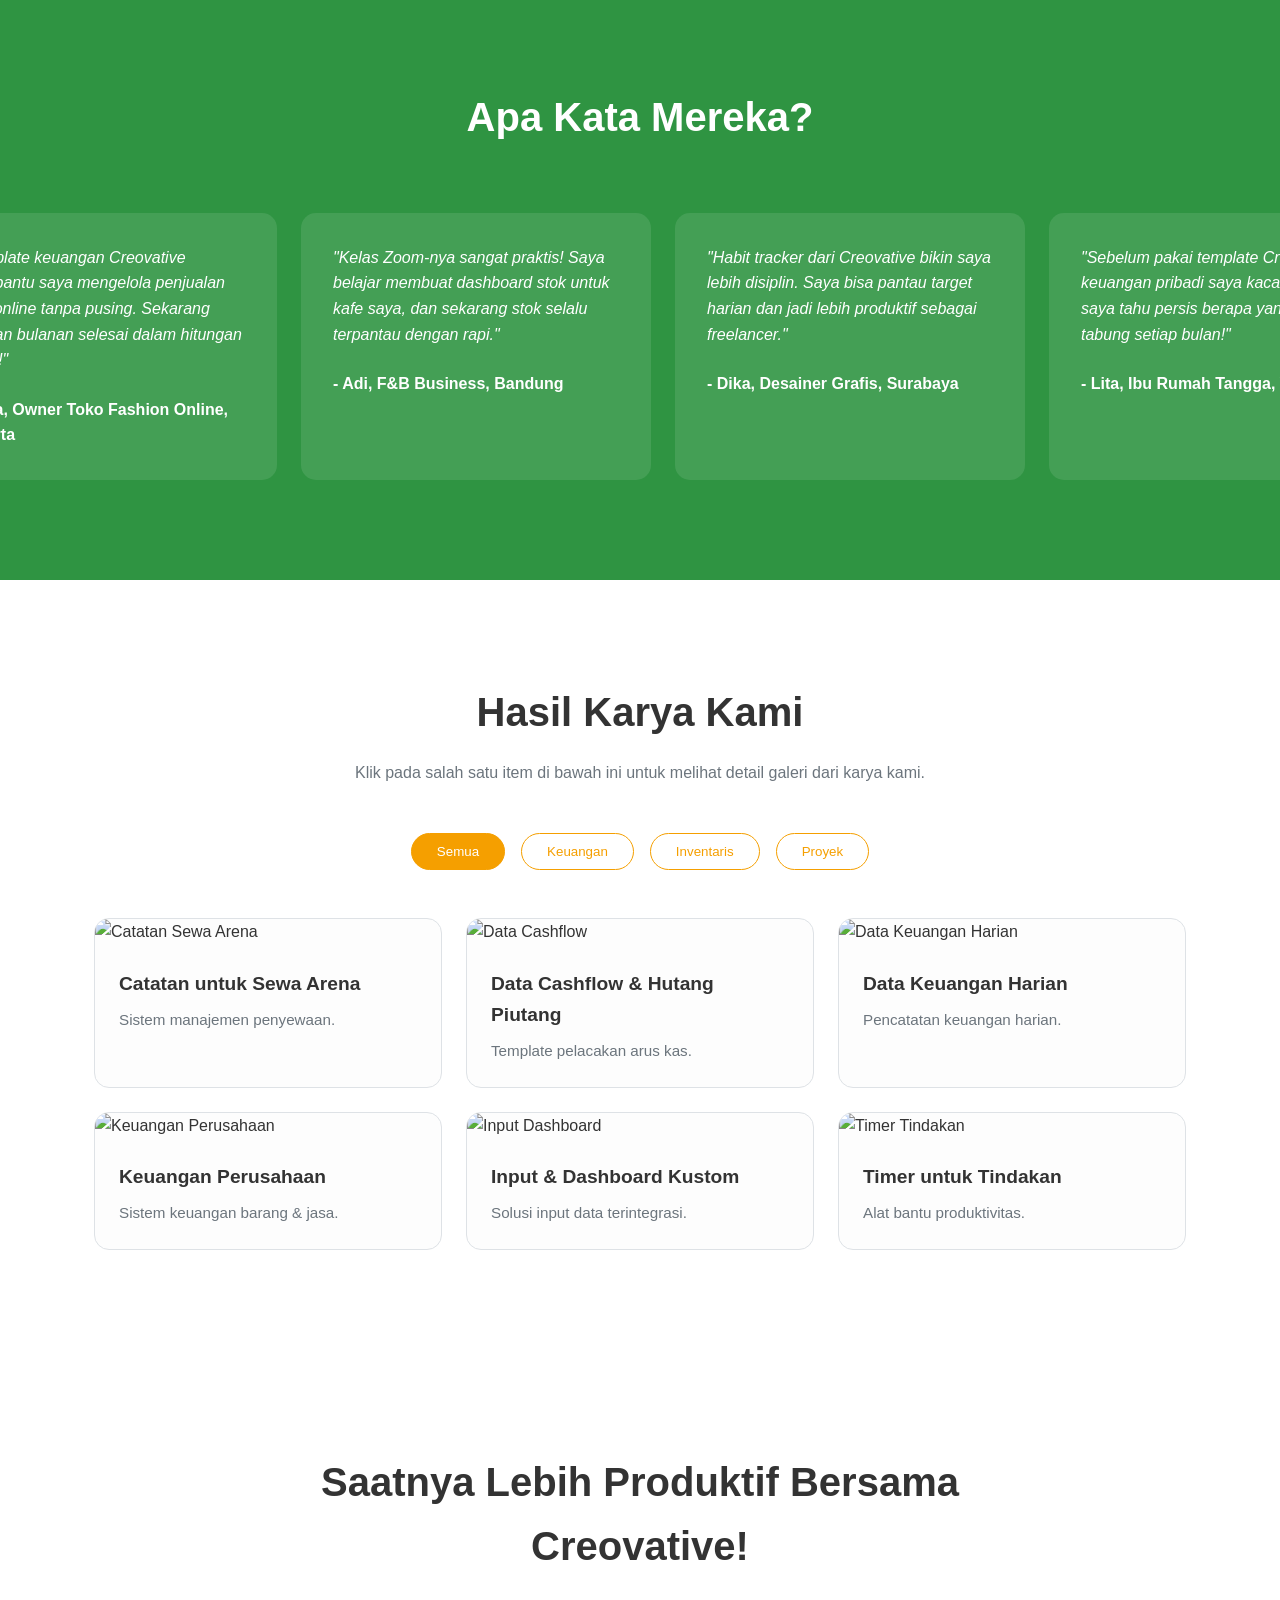
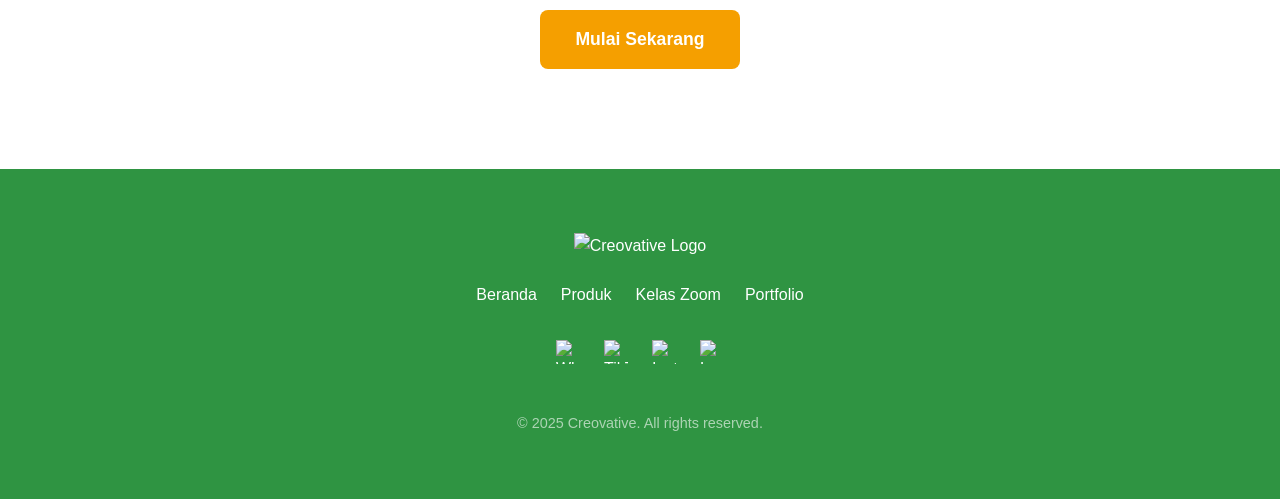
==== commit 3c8d0149: "Update index.html" ====
--- a/index.html
+++ b/index.html
@@ -333,7 +333,7 @@
                                 <li>Bisa dipakai di HP & laptop</li>
                                 <li>Hemat waktu dan biaya</li>
                             </ul>
-                            <a href="https://lynk.id/creovative" target="_blank" class="btn-orange">Cek Template Sekarang</a>
+                            <a href="https://creovative.art/produk-kami/" target="_blank" class="btn-orange">Cek Template Sekarang</a>
                         </div>
                         <div class="solution-card">
                             <h3>🎥 Kelas Zoom Eksklusif</h3>
@@ -619,3 +619,4 @@
 </html>
 
 
+
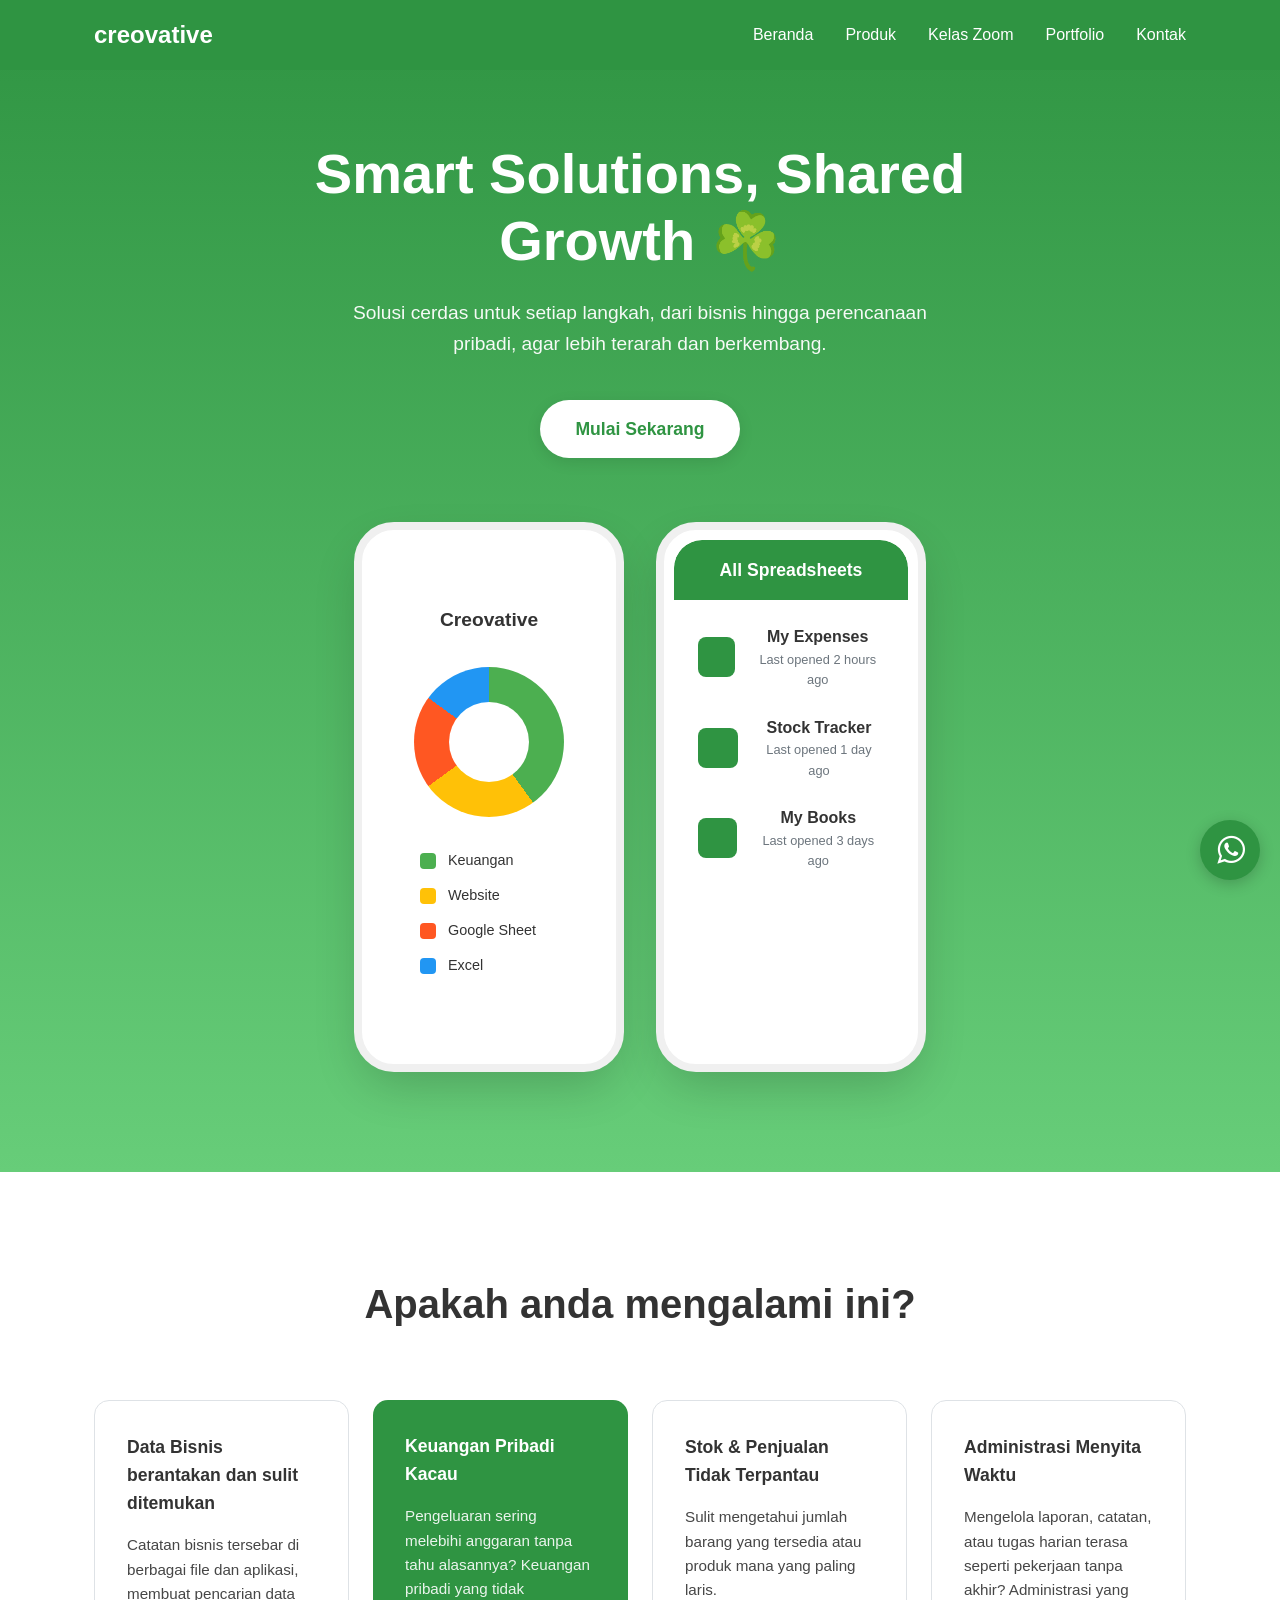
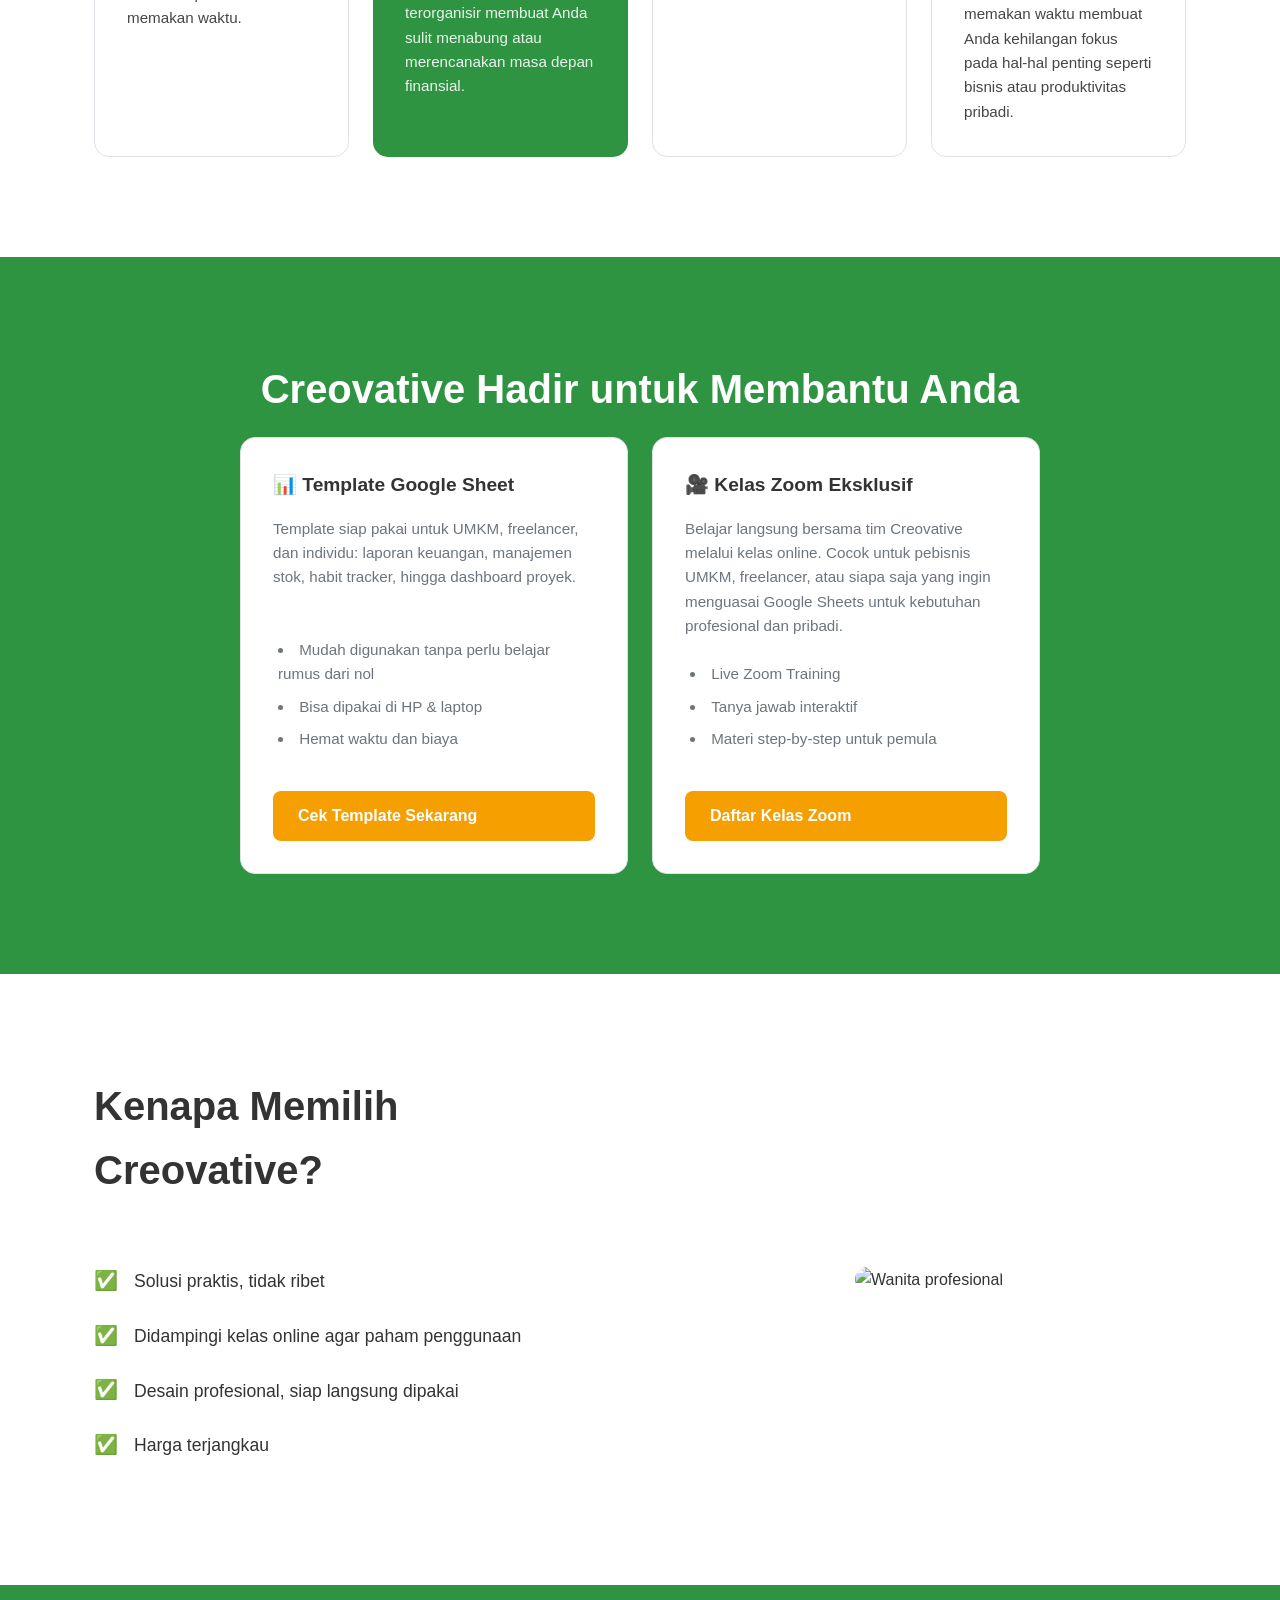
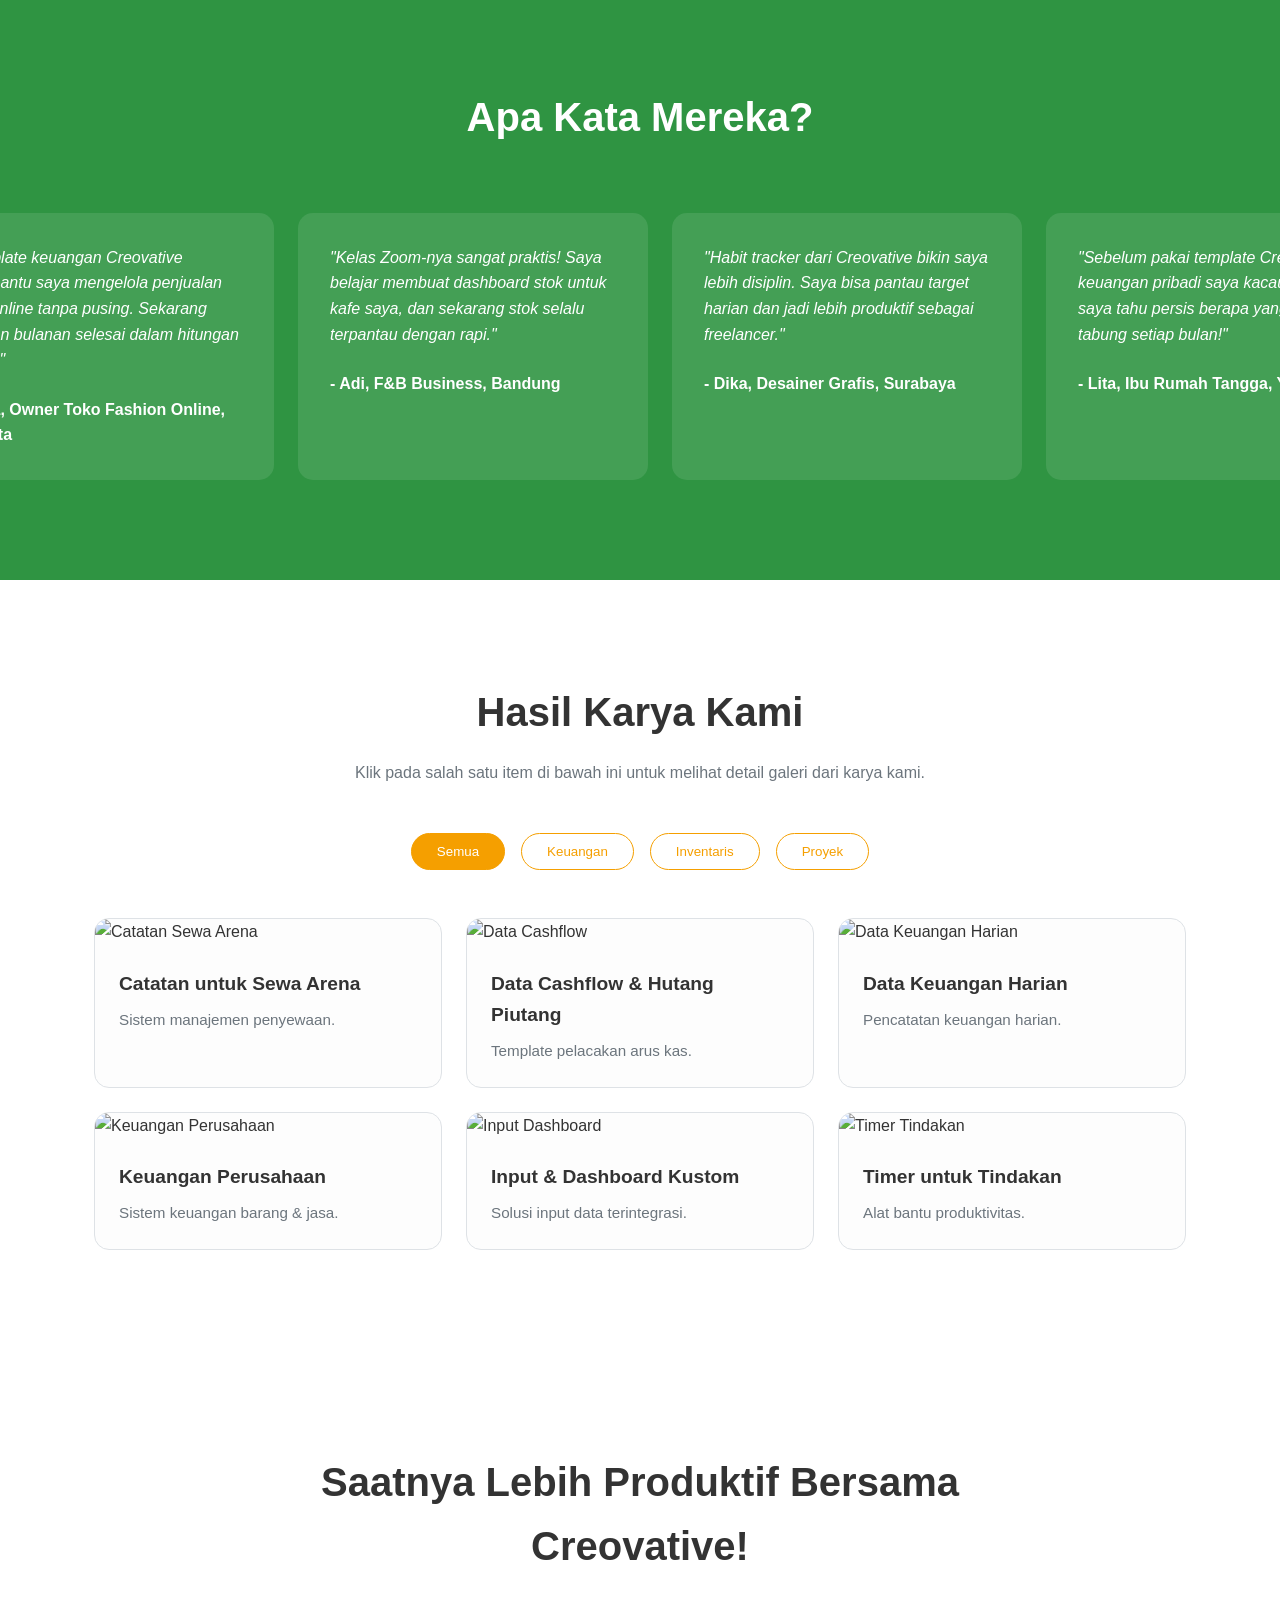
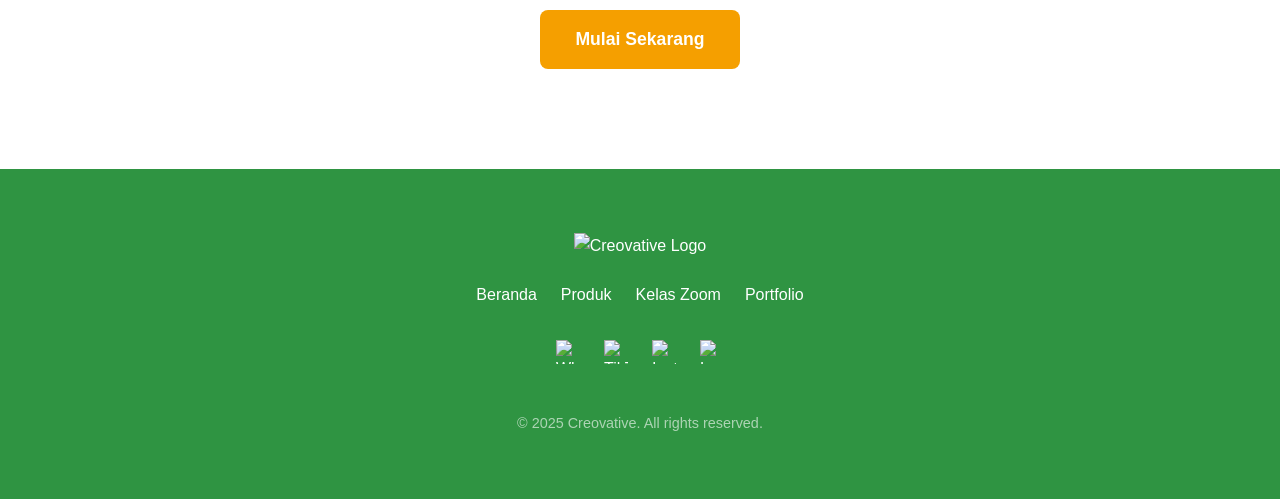
==== commit b64d28a0: "Update index.html" ====
--- a/index.html
+++ b/index.html
@@ -447,7 +447,7 @@
             <button class="chat-close-btn" id="chat-close-btn">&times;</button>
         </div>
         <div class="chat-body">
-            <textarea id="chat-message" placeholder="hai kak saya pengen order sheet"></textarea>
+            <textarea id="chat-message" placeholder="hai kak, Saya ingin belajar membuat dashboard data penjualan dengan PivotTable dan grafik. Atau: Saya butuh spreadsheet untuk melacak inventaris toko online saya."></textarea>
             <button class="btn-send" id="send-chat-btn">Mulai Chat</button>
         </div>
     </div>
@@ -620,3 +620,4 @@
 
 
 
+
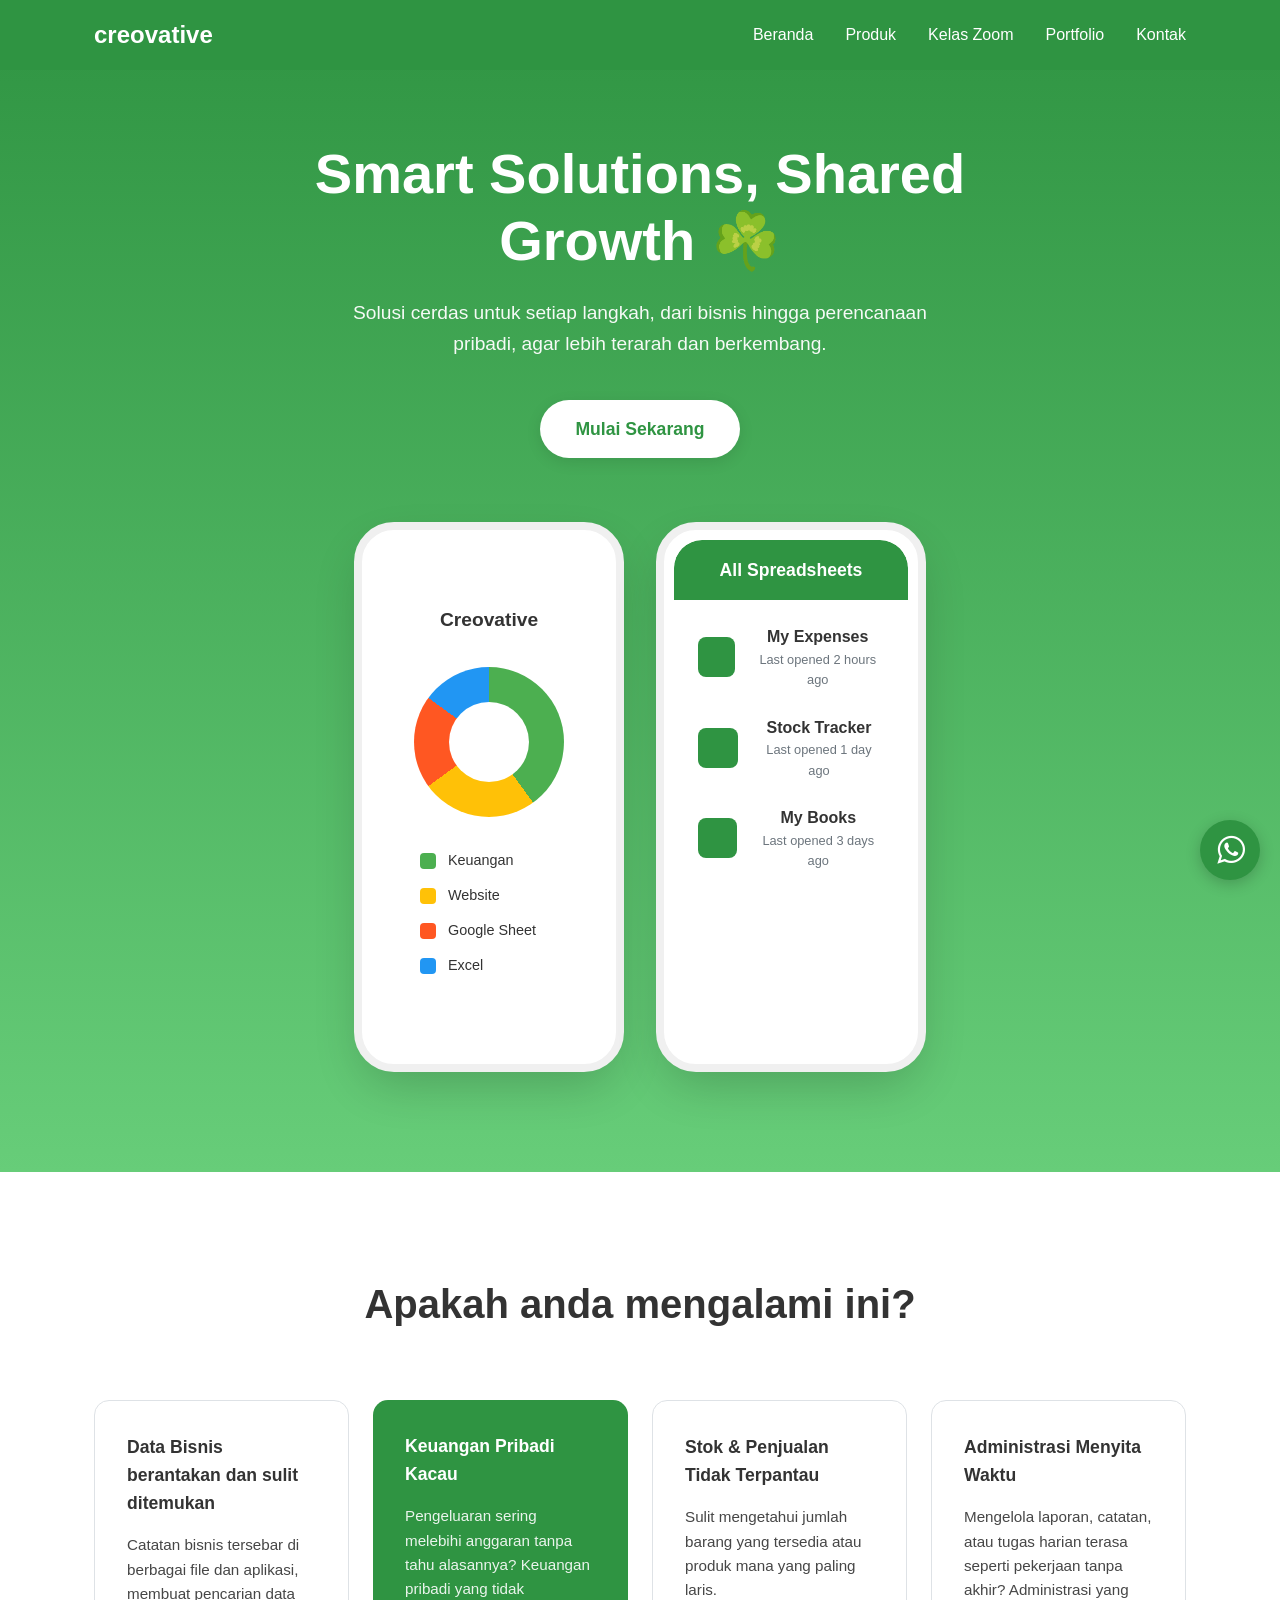
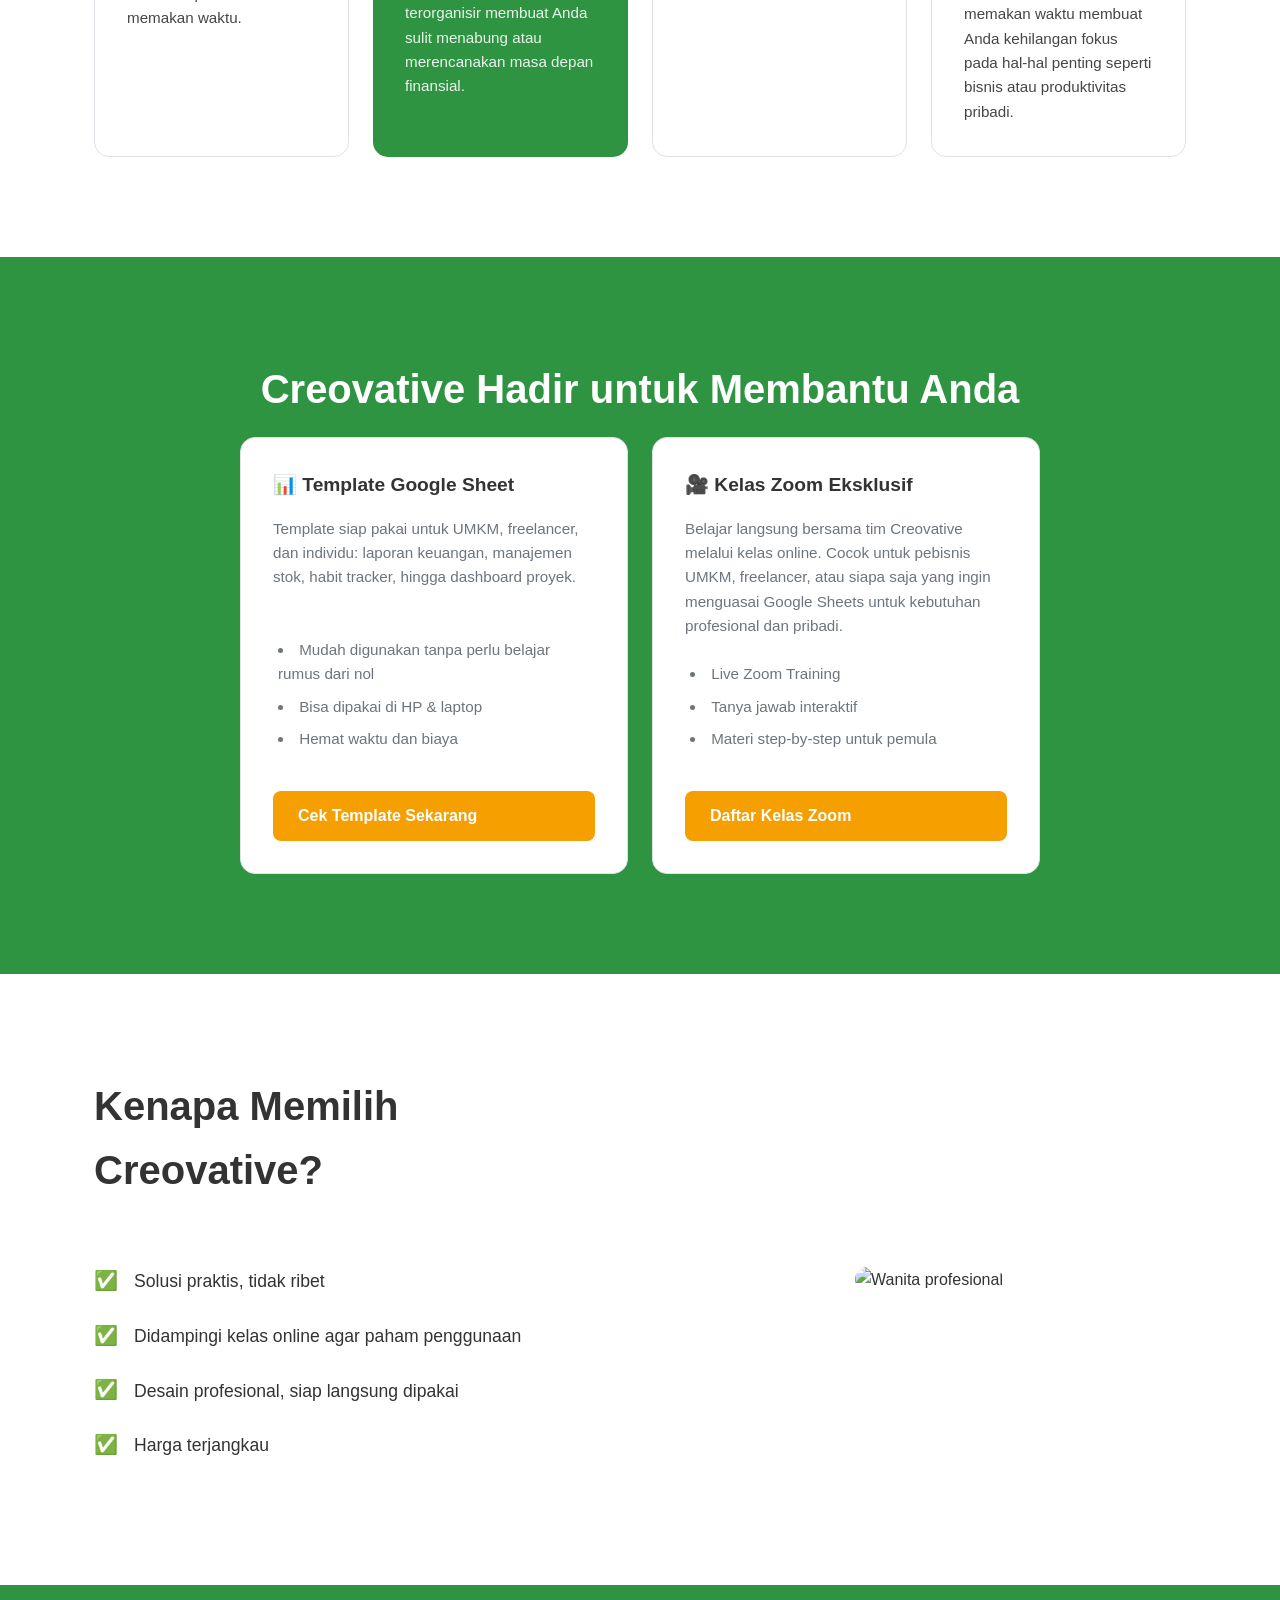
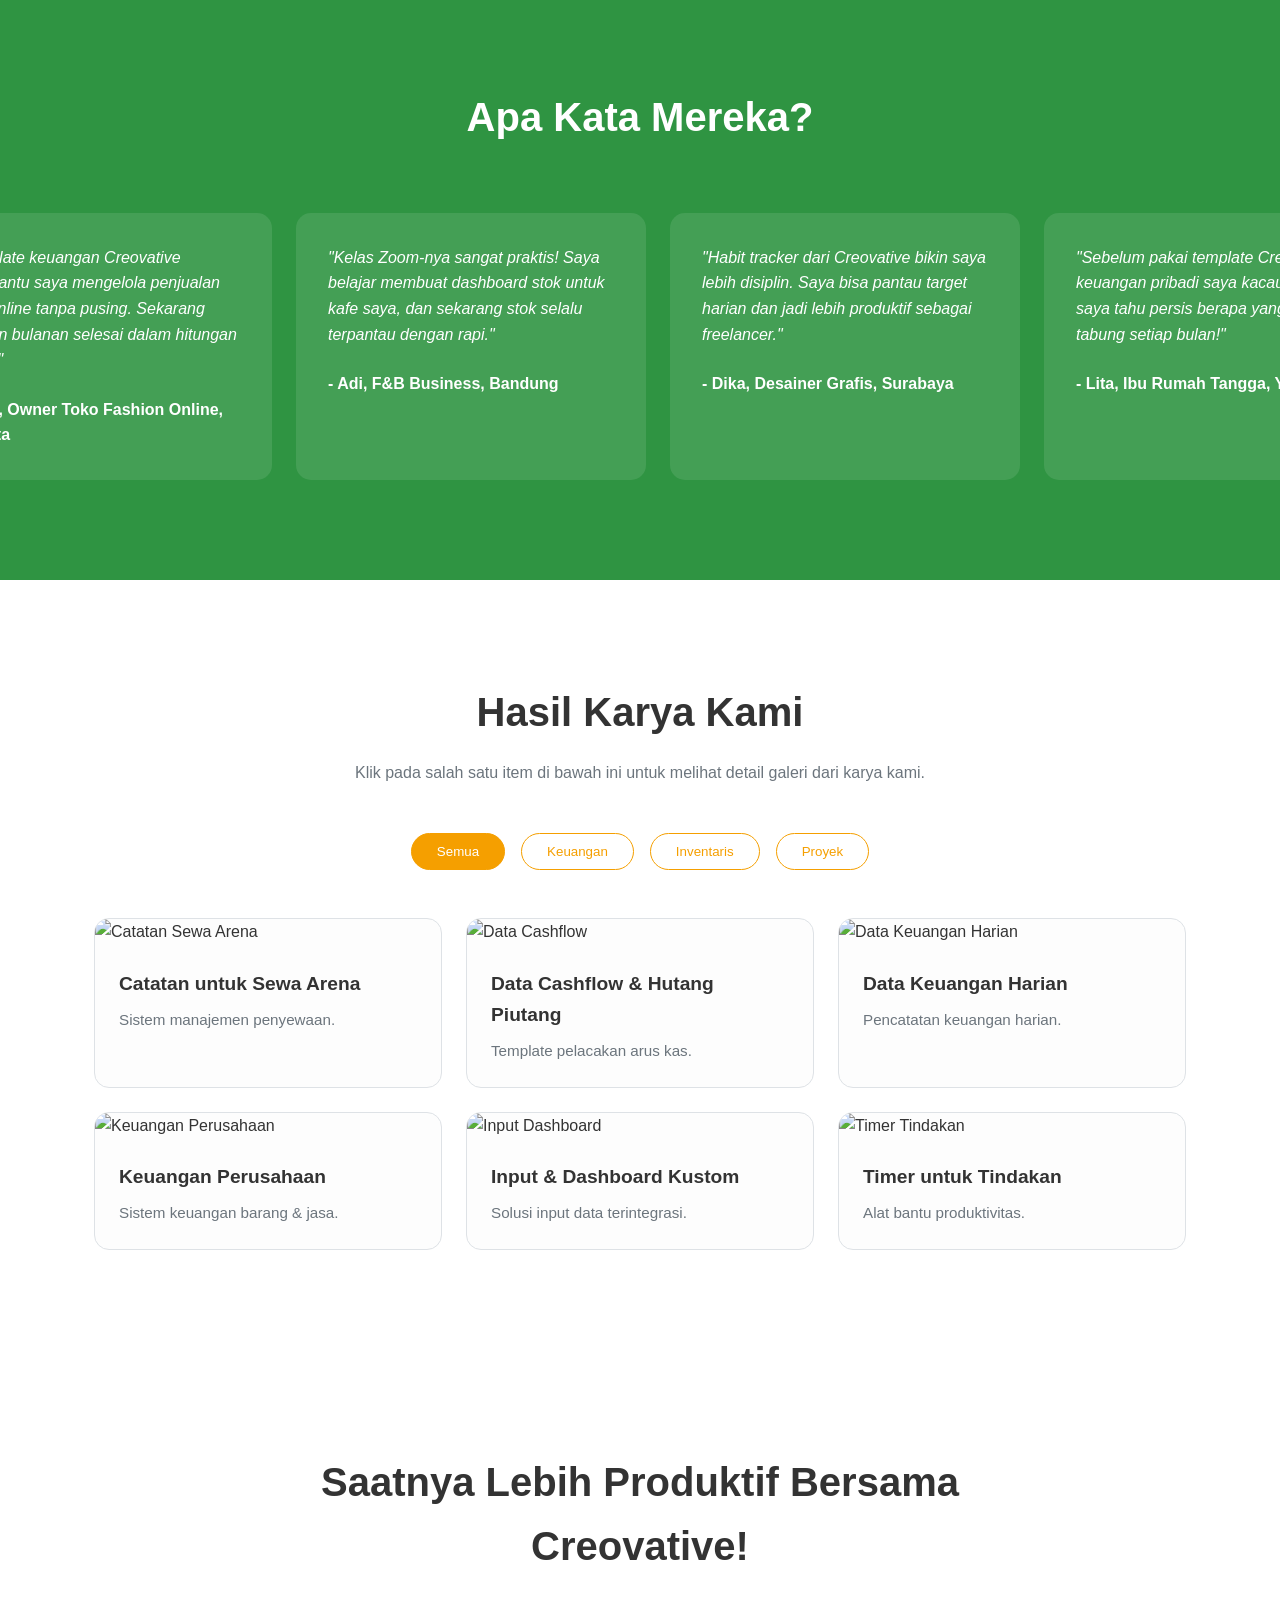
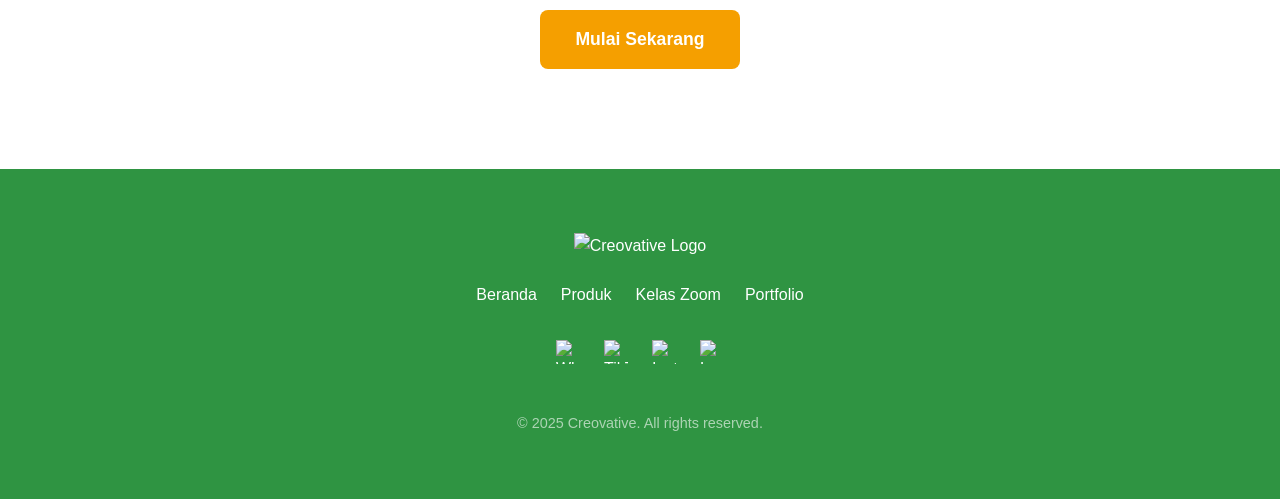
==== commit 74d1b526: "Update index.html" ====
--- a/index.html
+++ b/index.html
@@ -447,7 +447,7 @@
             <button class="chat-close-btn" id="chat-close-btn">&times;</button>
         </div>
         <div class="chat-body">
-            <textarea id="chat-message" placeholder="hai kak, Saya ingin belajar membuat dashboard data penjualan dengan PivotTable dan grafik. Atau: Saya butuh spreadsheet untuk melacak inventaris toko online saya."></textarea>
+            <textarea id="chat-message" placeholder="Tuliskan kebutuhan/pertanyaan anda di sini."></textarea>
             <button class="btn-send" id="send-chat-btn">Mulai Chat</button>
         </div>
     </div>
@@ -621,3 +621,4 @@
 
 
 
+
